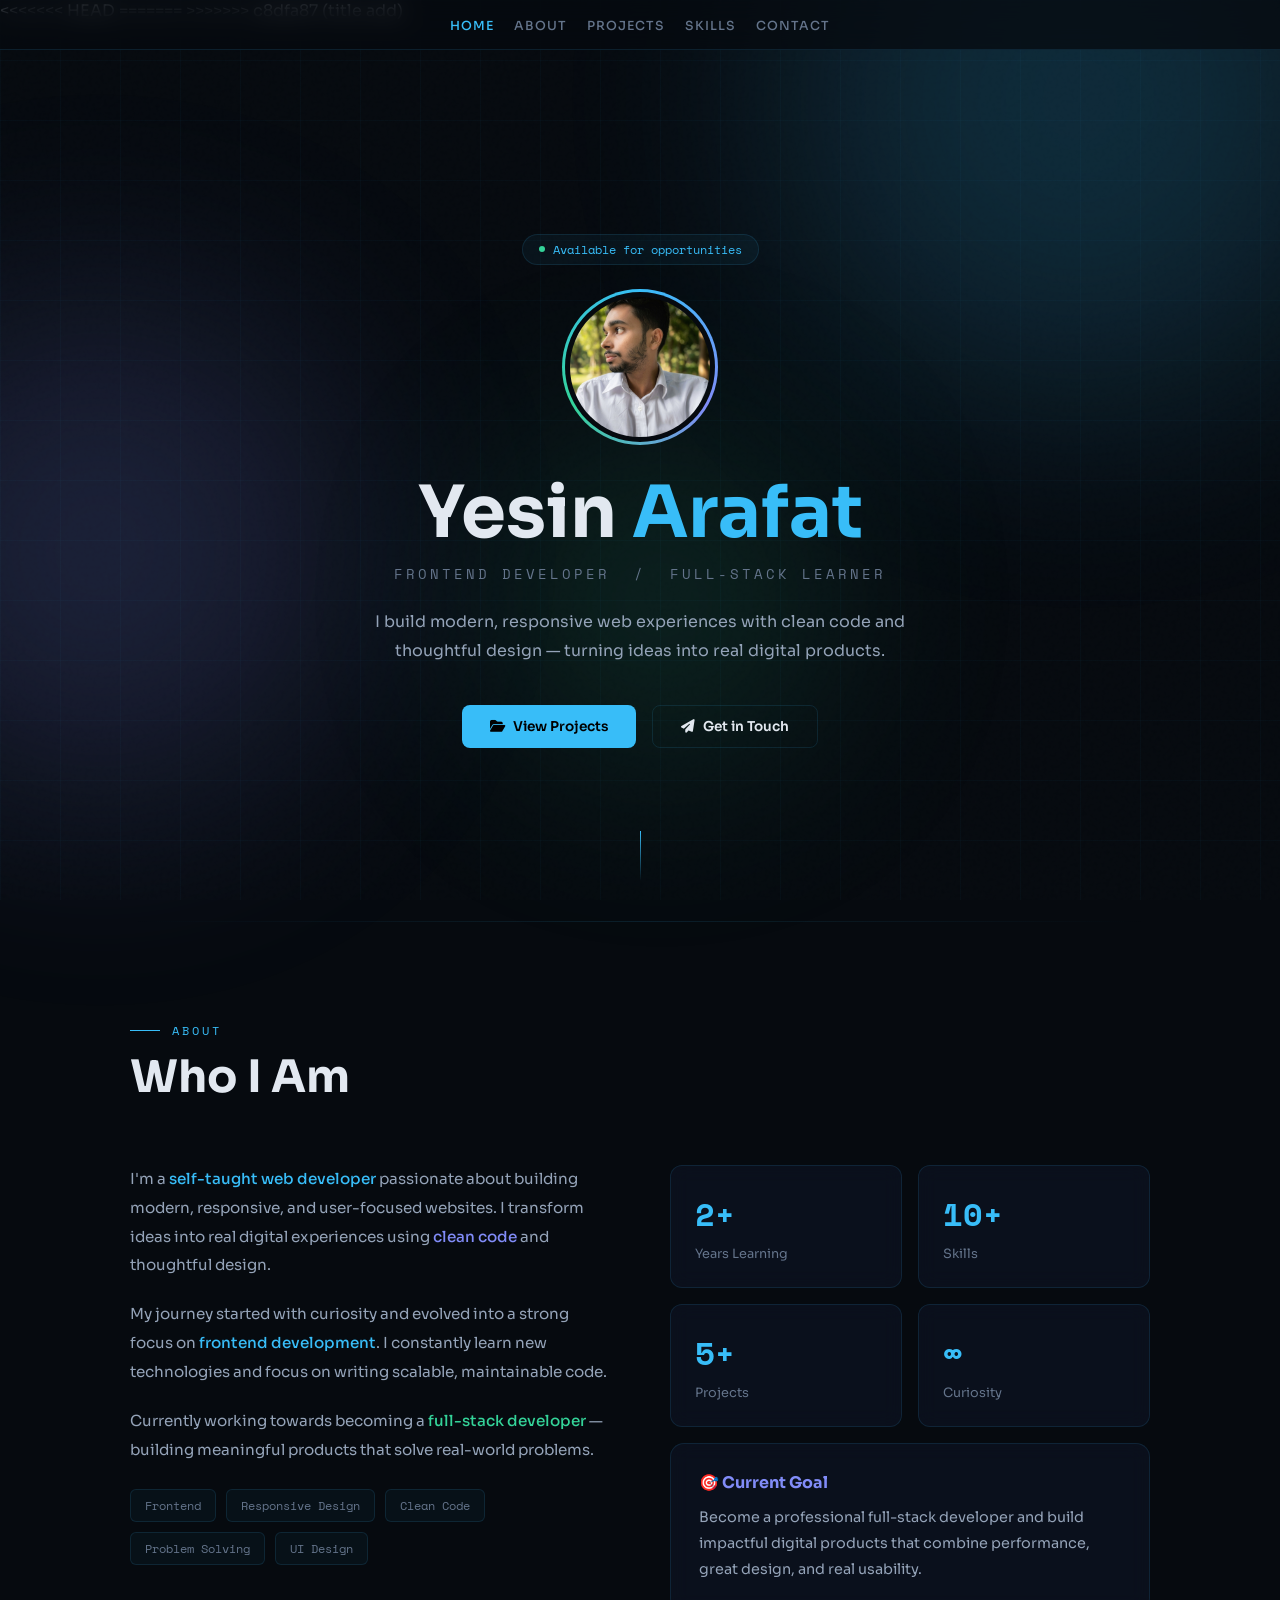
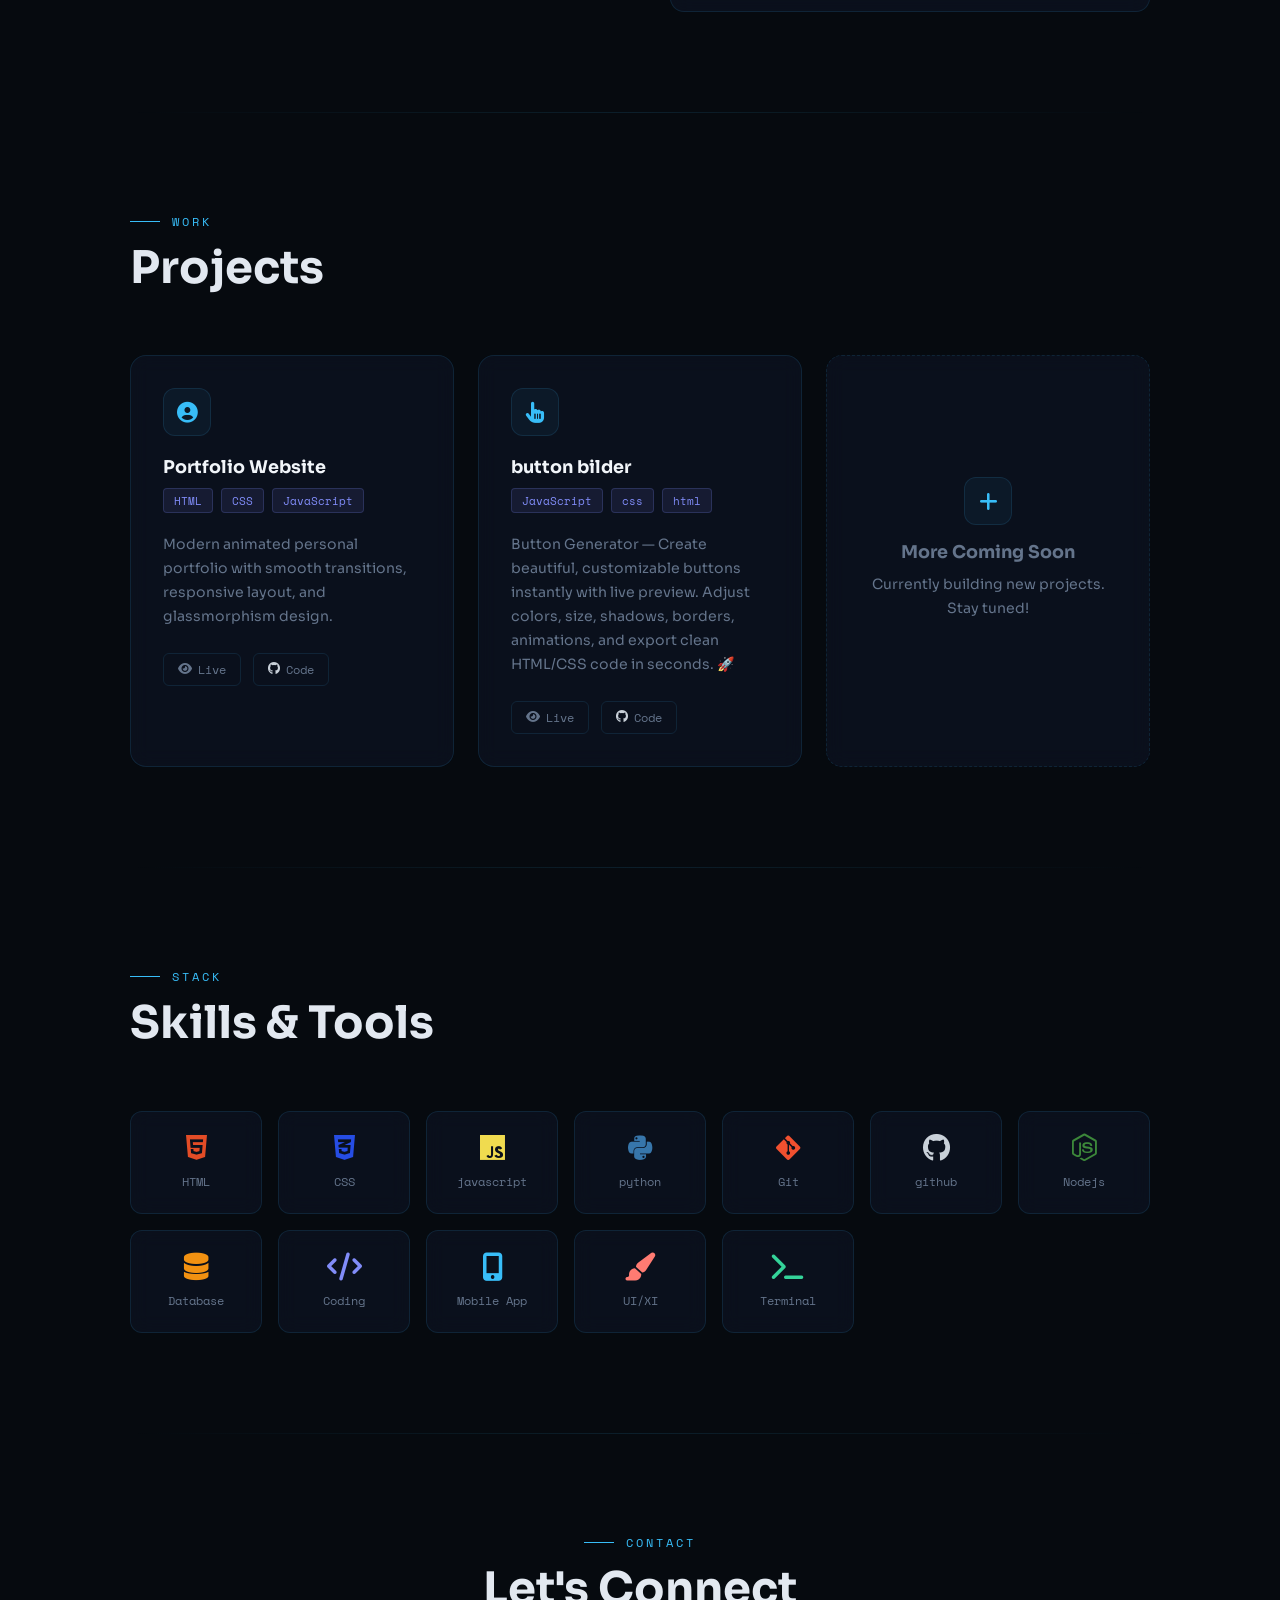
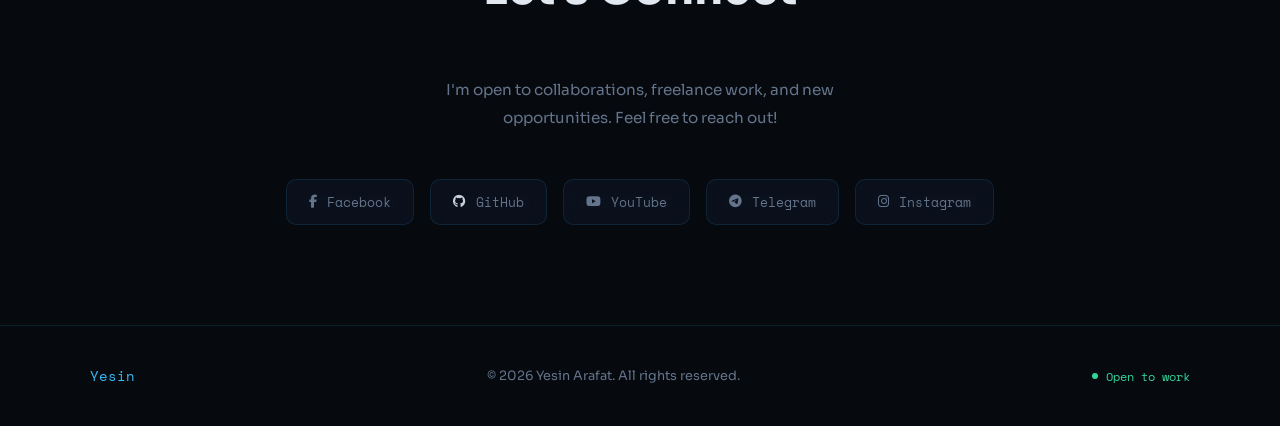
==== index.html @ cdfb8158 "update | version: 1.0.1" ====
<!DOCTYPE html>
<html lang="en">
<head>
  <meta charset="UTF-8" />
<<<<<<< HEAD
<meta name="viewport" content="width=device-width, initial-scale=1.0" />
<title>Yesin Arafat — Developer</title>
<link href="https://fonts.googleapis.com/css2?family=Space+Mono:ital,wght@0,400;0,700;1,400&family=Sora:wght@300;400;500;600;700&display=swap" rel="stylesheet">
<link rel="stylesheet" href="https://cdnjs.cloudflare.com/ajax/libs/font-awesome/6.5.0/css/all.min.css">
<link rel="stylesheet" href="styles/style.css">
  <link rel="stylesheet" href="nav/nav.css">
=======
  <meta name="viewport" content="width=device-width, initial-scale=1.0" />
  <title>Yesin Arafat — Developer</title>
  <link href="https://fonts.googleapis.com/css2?family=Space+Mono:ital,wght@0,400;0,700;1,400&family=Sora:wght@300;400;500;600;700&display=swap" rel="stylesheet">
  <link rel="stylesheet" href="https://cdnjs.cloudflare.com/ajax/libs/font-awesome/6.5.0/css/all.min.css">
  <link rel="stylesheet" href="css/style.css">
>>>>>>> c8dfa87 (title add)
</head>
<body>
<!-- GLOW ORBS -->
<div class="orb orb-1"></div>
<div class="orb orb-2"></div>
<div class="orb orb-3"></div>

<!-- NAVBAR -->
<nav>
<ul class="nav-links">
<li><a href="#home">Home</a></li>
<li><a href="#about">About</a></li>
<li><a href="#projects">Projects</a></li>
<li><a href="#skills">Skills</a></li>
<li><a href="#contact">Contact</a></li>
</ul>
</nav>

<main>

<!-- HERO -->
<section id="home" style="position:relative;">
<div class="hero-badge">
<span class="dot"></span>
Available for opportunities
</div>

<div class="avatar-wrap">
<div class="avatar-ring"></div>
<div class="avatar-ring-inner"></div>
<img src="images/profile.png" alt="Yesin Arafat" onerror="this.style.background='linear-gradient(135deg,#38bdf8,#818cf8)';this.style.display='flex';this.style.alignItems='center';this.style.justifyContent='center';this.style.fontSize='3rem';this.removeAttribute('onerror')">
</div>

<h1 class="hero-name">
Yesin <span class="accent">Arafat</span>
</h1>

<p class="hero-title">
Frontend Developer &nbsp;/&nbsp; Full-Stack Learner
</p>

<p class="hero-desc">
I build modern, responsive web experiences with clean code and thoughtful design — turning ideas into real digital products.
</p>

<div class="hero-cta">
<a href="#projects" class="btn btn-primary">
<i class="fas fa-folder-open"></i> View Projects
</a>
<a href="#contact" class="btn btn-ghost">
<i class="fas fa-paper-plane"></i> Get in Touch
</a>
</div>

<div class="scroll-hint">

<div class="scroll-line"></div>
</div>
</section>

<!-- DIVIDER -->
<div class="section-divider">
<div class="divider-line"></div>
</div>

<!-- ABOUT -->
<section id="about">
<div class="section">
<div class="section-label reveal">
About
</div>
<h2 class="section-title reveal">Who I Am</h2>

<div class="about-grid">
<div class="about-text reveal">
<p>
I'm a <span class="hl">self-taught web developer</span> passionate about building modern, responsive, and user-focused websites. I transform ideas into real digital experiences using <span class="hl2">clean code</span> and thoughtful design.
</p>
<p>
My journey started with curiosity and evolved into a strong focus on <span class="hl">frontend development</span>. I constantly learn new technologies and focus on writing scalable, maintainable code.
</p>
<p>
Currently working towards becoming a <span class="hl3">full-stack developer</span> — building meaningful products that solve real-world problems.
</p>
<div class="about-tags">
<span class="tag">Frontend</span>
<span class="tag">Responsive Design</span>
<span class="tag">Clean Code</span>
<span class="tag">Problem Solving</span>
<span class="tag">UI Design</span>
</div>
</div>

<div>
<div class="about-stats reveal">
<div class="stat-card">
<span class="num">2+</span>
<span class="label">Years Learning</span>
</div>
<div class="stat-card">
<span class="num">10+</span>
<span class="label">Skills</span>
</div>
<div class="stat-card">
<span class="num">5+</span>
<span class="label">Projects</span>
</div>
<div class="stat-card">
<span class="num">∞</span>
<span class="label">Curiosity</span>
</div>
</div>

<div class="about-info reveal" style="margin-top:16px;">
<h3>🎯 Current Goal</h3>
<p>
Become a professional full-stack developer and build impactful digital products that combine performance, great design, and real usability.
</p>
</div>
</div>
</div>
</div>
</section>

<!-- DIVIDER -->
<div class="section-divider">
<div class="divider-line"></div>
</div>

<!-- PROJECTS -->
<section id="projects">
<div class="section">
<div class="section-label reveal">
Work
</div>
<h2 class="section-title reveal">Projects</h2>

<div class="projects-grid">

<div class="project-card reveal">
<div class="project-icon">
<i class="fas fa-user-circle"></i>
</div>
<h3>Portfolio Website</h3>
<div class="project-stack">
<span class="stack-tag">HTML</span>
<span class="stack-tag">CSS</span>
<span class="stack-tag">JavaScript</span>
</div>
<p>
Modern animated personal portfolio with smooth transitions, responsive layout, and glassmorphism design.
</p>
<div class="project-links">
<a href="#" target="_blank"><i class="fas fa-eye"></i> Live</a>
<a href="" target="_blank"><i class="fab fa-github"></i> Code</a>
</div>
</div>

<div class="project-card reveal">
<div class="project-icon">
<i class="fas fa-hand-pointer"></i>
</div>
<h3>button bilder</h3>
<div class="project-stack">
<span class="stack-tag">JavaScript</span>
<span class="stack-tag">css</span>
<span class="stack-tag">html</span>
</div>
<p>
Button Generator — Create beautiful, customizable buttons instantly with live preview. Adjust colors, size, shadows, borders, animations, and export clean HTML/CSS code in seconds. 🚀
</p>
<div class="project-links">
<a href="https://yesinwoow.github.io/easycss/" target="_blank"><i class="fas fa-eye"></i> Live</a>
<a href="https://github.com/yesinwoow/easycss" target="_blank"><i class="fab fa-github"></i> Code</a>
</div>
</div>

<!-- Placeholder card for more projects -->
<div class="project-card reveal" style="border-style: dashed; display:flex; flex-direction:column; align-items:center; justify-content:center; text-align:center; min-height:250px;">
<div class="project-icon" style="margin:0 auto 16px;">
<i class="fas fa-plus"></i>
</div>
<h3 style="color:var(--muted);">More Coming Soon</h3>
<p>
Currently building new projects. Stay tuned!
</p>
</div>

</div>
</div>
</section>

<!-- DIVIDER -->
<div class="section-divider">
<div class="divider-line"></div>
</div>

<!-- SKILLS -->
<section id="skills">
<div class="section">
<div class="section-label reveal">
Stack
</div>
<h2 class="section-title reveal">Skills & Tools</h2>

<div class="skills-grid">
<div class="skill-box reveal"
style="--skill-color:#e34c26"
onclick="openContent('html5')">
<i class="fab fa-html5"></i>
<p>
HTML
</p>
</div>

<div class="skill-box reveal"
style="--skill-color:#264de4"
onclick="openContent('css3')">
<i class="fab fa-css3-alt"></i>
<p>
CSS
</p>
</div>

<div class="skill-box reveal"
style="--skill-color:#f0db4f"
onclick="openContent('javascript')">
<i class="fab fa-js"></i>
<p>
javascript
</p>
</div>

<div class="skill-box reveal"
style="--skill-color:#3776ab"
onclick="openContent('python')">
<i class="fab fa-python"></i>
<p>
python
</p>
</div>

<div class="skill-box reveal"
style="--skill-color:#f1502f"
onclick="openContent('git')">
<i class="fab fa-git-alt"></i>
<p>
Git
</p>
</div>

<div class="skill-box reveal"
style="--skill-color:#c9d1d9"
onclick="openContent('github')">
<i class="fab fa-github"></i>
<p>
github
</p>
</div>

<div class="skill-box reveal"
style="--skill-color:#3c873a"
onclick="openContent('nodejs')">
<i class="fab fa-node-js"></i>
<p>
Nodejs
</p>
</div>

<div class="skill-box reveal"
style="--skill-color:#f29111"
onclick="openContent('database')">
<i class="fas fa-database"></i>
<p>
Database
</p>
</div>

<div class="skill-box reveal"
style="--skill-color:#818cf8"
onclick="openContent('programming')">
<i class="fas fa-code"></i>
<p>
Coding
</p>
</div>

<div class="skill-box reveal"
style="--skill-color:#38bdf8"
onclick="openContent('mobile-app')">
<i class="fas fa-mobile-alt"></i>
<p>
Mobile App
</p>
</div>

<div class="skill-box reveal"
style="--skill-color:#ff7b72"
onclick="openContent('ui-ux-design')">
<i class="fas fa-paint-brush"></i>
<p>
UI/XI
</p>
</div>

<div class="skill-box reveal"
style="--skill-color:#34d399"
onclick="openContent('terminal')">
<i class="fas fa-terminal"></i>
<p>
Terminal
</p>
</div>


</div>
</div>
</section>

<!-- DIVIDER -->
<div class="section-divider">
<div class="divider-line"></div>
</div>

<!-- CONTACT -->
<section id="contact">
<div class="section" style="text-align:center;">
<div class="section-label reveal" style="justify-content:center;">
Contact
</div>
<h2 class="section-title reveal">Let's Connect</h2>
<p class="reveal" style="color:var(--muted);max-width:480px;margin:0 auto 48px;line-height:1.8;font-size:0.95rem;">
I'm open to collaborations, freelance work, and new opportunities. Feel free to reach out!
</p>

<div class="social-row reveal">
<a href="https://www.facebook.com/yesin.woow" target="_blank" class="social-link">
<i class="fab fa-facebook-f"></i> Facebook
</a>
<a href="https://github.com/yesinwoow" target="_blank" class="social-link">
<i class="fab fa-github"></i> GitHub
</a>
<a href="https://youtube.com/@yesinwoow" target="_blank" class="social-link">
<i class="fab fa-youtube"></i> YouTube
</a>
<a href="https://t.me/Yesinwoow" target="_blank" class="social-link">
<i class="fab fa-telegram-plane"></i> Telegram
</a>
<a href="https://www.instagram.com/yesinwoow" target="_blank" class="social-link">
<i class="fab fa-instagram"></i> Instagram
</a>
</div>
</div>
</section>

</main>

<!-- FOOTER -->
<footer>
<div class="footer-inner">
<div class="footer-logo">
Yesin
</div>
<p class="footer-copy">
© 2026 Yesin Arafat. All rights reserved.
</p>
<div class="footer-status">
<span class="status-dot"></span>
Open to work
</div>
</div>
</footer>
<script src="JavaScript/script.js"></script>
<script src="script.js"></script>
<script src="nav/nav.js"></script>

</body>
</html>
---- styles/style.css ----
:root {
    --bg: #060a0f;
    --surface: #0c1220;
    --border: rgba(56, 189, 248, 0.12);
    --accent: #38bdf8;
    --accent2: #818cf8;
    --accent3: #34d399;
    --text: #e2e8f0;
    --muted: #64748b;
    --card: rgba(12, 18, 32, 0.8);
}

*,
*::before,
*::after {
    margin: 0;
    padding: 0;
    box-sizing: border-box;
}

html {
    scroll-behavior: smooth;
}
body {
    -webkit-user-select: none; /* Chrome, Safari */
    -moz-user-select: none; /* Firefox */
    -ms-user-select: none; /* IE */
    user-select: none; /* Standard */
}
body {
    background: var(--bg);
    color: var(--text);
    font-family: "Sora", sans-serif;
    overflow-x: hidden;
}

/* ── NOISE OVERLAY ── */
body::before {
    content: "";
    position: fixed;
    inset: 0;
    background-image: url("data:image/svg+xml,%3Csvg viewBox='0 0 256 256' xmlns='http://www.w3.org/2000/svg'%3E%3Cfilter id='n'%3E%3CfeTurbulence type='fractalNoise' baseFrequency='0.9' numOctaves='4' stitchTiles='stitch'/%3E%3C/filter%3E%3Crect width='100%25' height='100%25' filter='url(%23n)' opacity='0.04'/%3E%3C/svg%3E");
    pointer-events: none;
    z-index: 0;
    opacity: 0.4;
}

/* ── GRID BG ── */
body::after {
    content: "";
    position: fixed;
    inset: 0;
    background-image:
        linear-gradient(rgba(56, 189, 248, 0.03) 1px, transparent 1px),
        linear-gradient(90deg, rgba(56, 189, 248, 0.03) 1px, transparent 1px);
    background-size: 60px 60px;
    pointer-events: none;
    z-index: 0;
}

/* ── GLOW ORBS ── */
.orb {
    position: fixed;
    border-radius: 50%;
    filter: blur(120px);
    pointer-events: none;
    z-index: 0;
    opacity: 0.18;
}
.orb-1 {
    width: 600px;
    height: 600px;
    background: #38bdf8;
    top: -200px;
    right: -100px;
}
.orb-2 {
    width: 500px;
    height: 500px;
    background: #818cf8;
    bottom: 100px;
    left: -150px;
}
.orb-3 {
    width: 300px;
    height: 300px;
    background: #34d399;
    top: 50%;
    left: 40%;
}
main {
    position: relative;
    z-index: 1;
}

/* ── HERO ── */
#home {
    min-height: 100vh;
    display: flex;
    flex-direction: column;
    align-items: center;
    justify-content: center;
    text-align: center;
    padding: 120px 40px 80px;
}

.hero-badge {
    display: inline-flex;
    align-items: center;
    gap: 8px;
    padding: 6px 16px;
    border: 1px solid var(--border);
    border-radius: 100px;
    font-family: "Space Mono", monospace;
    font-size: 0.72rem;
    color: var(--accent);
    background: rgba(56, 189, 248, 0.05);
    margin-bottom: 32px;
    animation: fadeUp 0.8s ease both;
}

.hero-badge .dot {
    width: 6px;
    height: 6px;
    background: var(--accent3);
    border-radius: 50%;
    animation: pulse 2s infinite;
}

@keyframes pulse {
    0%,
    100% {
        opacity: 1;
        transform: scale(1);
    }
    50% {
        opacity: 0.5;
        transform: scale(0.8);
    }
}

.avatar-wrap {
    position: relative;
    display: inline-block;
    margin-bottom: 36px;
    animation: fadeUp 0.8s 0.1s ease both;
}

.avatar-ring {
    position: absolute;
    inset: -8px;
    border-radius: 50%;
    background: conic-gradient(
        from 0deg,
        var(--accent),
        var(--accent2),
        var(--accent3),
        var(--accent)
    );
    animation: spin 4s linear infinite;
    z-index: -1;
}

.avatar-ring-inner {
    position: absolute;
    inset: -5px;
    border-radius: 50%;
    background: var(--bg);
    z-index: -1;
}

@keyframes spin {
    from {
        transform: rotate(0deg);
    }
    to {
        transform: rotate(360deg);
    }
}

.avatar-wrap img {
    width: 140px;
    height: 140px;
    border-radius: 50%;
    object-fit: cover;
    display: block;
}

.hero-name {
    font-size: clamp(2.5rem, 6vw, 4.5rem);
    font-weight: 700;
    line-height: 1.1;
    margin-bottom: 12px;
    animation: fadeUp 0.8s 0.2s ease both;
}

.hero-name .accent {
    color: var(--accent);
}
.hero-name .accent2 {
    color: var(--accent2);
}

.hero-title {
    font-family: "Space Mono", monospace;
    font-size: 0.85rem;
    color: var(--muted);
    letter-spacing: 3px;
    text-transform: uppercase;
    margin-bottom: 24px;
    animation: fadeUp 0.8s 0.3s ease both;
}

.hero-desc {
    max-width: 560px;
    color: #94a3b8;
    font-size: 1rem;
    line-height: 1.8;
    margin-bottom: 40px;
    animation: fadeUp 0.8s 0.4s ease both;
}

.hero-cta {
    display: flex;
    gap: 16px;
    justify-content: center;
    flex-wrap: wrap;
    animation: fadeUp 0.8s 0.5s ease both;
}

.btn {
    display: inline-flex;
    align-items: center;
    gap: 8px;
    padding: 12px 28px;
    border-radius: 8px;
    font-size: 0.85rem;
    font-weight: 600;
    text-decoration: none;
    transition: all 0.3s;
    cursor: pointer;
    border: none;
}

.btn-primary {
    background: var(--accent);
    color: #000;
}
.btn-primary:hover {
    background: #7dd3fc;
    transform: translateY(-2px);
    box-shadow: 0 0 30px rgba(56, 189, 248, 0.4);
}

.btn-ghost {
    background: transparent;
    color: var(--text);
    border: 1px solid var(--border);
}
.btn-ghost:hover {
    border-color: var(--accent);
    color: var(--accent);
    transform: translateY(-2px);
}

.scroll-hint {
    position: absolute;
    bottom: 40px;
    left: 50%;
    transform: translateX(-50%);
    display: flex;
    flex-direction: column;
    align-items: center;
    gap: 8px;
    color: var(--muted);
    font-size: 0.7rem;
    letter-spacing: 2px;
    text-transform: uppercase;
    animation: fadeIn 1s 1s both;
}

.scroll-line {
    width: 1px;
    height: 50px;
    background: linear-gradient(to bottom, var(--accent), transparent);
    animation: scrollDown 1.5s ease-in-out infinite;
}

@keyframes scrollDown {
    0% {
        transform: scaleY(0);
        transform-origin: top;
    }
    50% {
        transform: scaleY(1);
        transform-origin: top;
    }
    51% {
        transform: scaleY(1);
        transform-origin: bottom;
    }
    100% {
        transform: scaleY(0);
        transform-origin: bottom;
    }
}

/* ── SECTION WRAPPER ── */
.section {
    max-width: 1100px;
    margin: 0 auto;
    padding: 100px 40px;
}

.section-label {
    font-family: "Space Mono", monospace;
    font-size: 0.72rem;
    color: var(--accent);
    letter-spacing: 3px;
    text-transform: uppercase;
    margin-bottom: 12px;
    display: flex;
    align-items: center;
    gap: 12px;
}

.section-label::before {
    content: "";
    width: 30px;
    height: 1px;
    background: var(--accent);
}

.section-title {
    font-size: clamp(1.8rem, 4vw, 2.8rem);
    font-weight: 700;
    margin-bottom: 60px;
    line-height: 1.2;
}

/* ── ABOUT ── */
.about-grid {
    display: grid;
    grid-template-columns: 1fr 1fr;
    gap: 60px;
    align-items: start;
}

.about-text p {
    color: #94a3b8;
    line-height: 1.9;
    margin-bottom: 20px;
    font-size: 0.95rem;
}

.about-text .hl {
    color: var(--accent);
    font-weight: 500;
}
.about-text .hl2 {
    color: var(--accent2);
    font-weight: 500;
}
.about-text .hl3 {
    color: var(--accent3);
    font-weight: 500;
}

.about-tags {
    display: flex;
    flex-wrap: wrap;
    gap: 10px;
    margin-top: 24px;
}

.tag {
    padding: 6px 14px;
    border: 1px solid var(--border);
    border-radius: 6px;
    font-size: 0.78rem;
    color: var(--muted);
    background: rgba(56, 189, 248, 0.04);
    font-family: "Space Mono", monospace;
    transition: all 0.3s;
}

.tag:hover {
    border-color: var(--accent);
    color: var(--accent);
}

.about-stats {
    display: grid;
    grid-template-columns: 1fr 1fr;
    gap: 16px;
}

.stat-card {
    background: var(--card);
    border: 1px solid var(--border);
    border-radius: 12px;
    padding: 24px;
    backdrop-filter: blur(10px);
    transition:
        border-color 0.3s,
        transform 0.3s;
}

.stat-card:hover {
    border-color: rgba(56, 189, 248, 0.4);
    transform: translateY(-4px);
}

.stat-card .num {
    font-family: "Space Mono", monospace;
    font-size: 2rem;
    color: var(--accent);
    font-weight: 700;
    display: block;
    margin-bottom: 4px;
}

.stat-card .label {
    font-size: 0.8rem;
    color: var(--muted);
}

.about-info {
    grid-column: 1 / -1;
    background: var(--card);
    border: 1px solid var(--border);
    border-radius: 14px;
    padding: 28px;
    backdrop-filter: blur(10px);
}

.about-info h3 {
    color: var(--accent2);
    margin-bottom: 12px;
    font-size: 1rem;
}

.about-info p {
    color: #94a3b8;
    font-size: 0.9rem;
    line-height: 1.8;
}

/* ── PROJECTS ── */
.projects-grid {
    display: grid;
    grid-template-columns: repeat(auto-fit, minmax(300px, 1fr));
    gap: 24px;
}

.project-card {
    background: var(--card);
    border: 1px solid var(--border);
    border-radius: 16px;
    padding: 32px;
    backdrop-filter: blur(10px);
    transition: all 0.35s;
    position: relative;
    overflow: hidden;
    group: true;
}

.project-card::before {
    content: "";
    position: absolute;
    top: 0;
    left: 0;
    right: 0;
    height: 2px;
    background: linear-gradient(90deg, var(--accent), var(--accent2));
    transform: scaleX(0);
    transform-origin: left;
    transition: transform 0.4s;
}

.project-card:hover::before {
    transform: scaleX(1);
}

.project-card:hover {
    border-color: rgba(56, 189, 248, 0.3);
    transform: translateY(-6px);
    box-shadow:
        0 20px 60px rgba(0, 0, 0, 0.4),
        0 0 40px rgba(56, 189, 248, 0.06);
}

.project-icon {
    width: 48px;
    height: 48px;
    border: 1px solid var(--border);
    border-radius: 12px;
    display: flex;
    align-items: center;
    justify-content: center;
    font-size: 1.3rem;
    margin-bottom: 20px;
    background: rgba(56, 189, 248, 0.06);
    color: var(--accent);
    transition: 0.3s;
}

.project-card:hover .project-icon {
    background: rgba(56, 189, 248, 0.12);
    border-color: var(--accent);
}

.project-card h3 {
    font-size: 1.1rem;
    margin-bottom: 10px;
    color: #f1f5f9;
}

.project-card p {
    font-size: 0.88rem;
    color: var(--muted);
    line-height: 1.7;
    margin-bottom: 24px;
}

.project-links {
    display: flex;
    gap: 12px;
}

.project-links a {
    display: inline-flex;
    align-items: center;
    gap: 6px;
    text-decoration: none;
    font-size: 0.78rem;
    color: var(--muted);
    border: 1px solid var(--border);
    padding: 6px 14px;
    border-radius: 6px;
    font-family: "Space Mono", monospace;
    transition: all 0.3s;
}

.project-links a:hover {
    color: var(--accent);
    border-color: var(--accent);
    background: rgba(56, 189, 248, 0.05);
}

.project-stack {
    display: flex;
    flex-wrap: wrap;
    gap: 8px;
    margin-bottom: 20px;
}

.stack-tag {
    font-size: 0.7rem;
    padding: 3px 10px;
    border-radius: 4px;
    background: rgba(129, 140, 248, 0.1);
    color: var(--accent2);
    font-family: "Space Mono", monospace;
    border: 1px solid rgba(129, 140, 248, 0.2);
}

/* ── SKILLS ── */
.skills-grid {
    display: grid;
    grid-template-columns: repeat(auto-fill, minmax(130px, 1fr));
    gap: 16px;
}

.skill-box {
    background: var(--card);
    border: 1px solid var(--border);
    border-radius: 12px;
    padding: 22px 12px;
    text-align: center;
    cursor: default;
    transition: all 0.3s;
    backdrop-filter: blur(10px);
    position: relative;
    overflow: hidden;
}

.skill-box::after {
    content: "";
    position: absolute;
    bottom: 0;
    left: 0;
    right: 0;
    height: 2px;
    background: var(--skill-color, var(--accent));
    transform: scaleX(0);
    transition: transform 0.3s;
}

.skill-box:hover::after {
    transform: scaleX(1);
}

.skill-box:hover {
    border-color: rgba(56, 189, 248, 0.25);
    transform: translateY(-4px);
    box-shadow: 0 10px 30px rgba(0, 0, 0, 0.3);
}

.skill-box i {
    font-size: 28px;
    margin-bottom: 10px;
    display: block;
    transition: transform 0.3s;
}

.skill-box:hover i {
    transform: scale(1.15);
}

.skill-box p {
    font-size: 0.78rem;
    color: var(--muted);
    font-family: "Space Mono", monospace;
}

.fa-html5 {
    color: #e34c26;
}
.fa-css3-alt {
    color: #264de4;
}
.fa-js {
    color: #f0db4f;
}
.fa-python {
    color: #3776ab;
}
.fa-git-alt {
    color: #f1502f;
}
.fa-github {
    color: #c9d1d9;
}
.fa-node-js {
    color: #3c873a;
}
.fa-database {
    color: #f29111;
}
.fa-code {
    color: var(--accent2);
}
.fa-mobile-alt {
    color: var(--accent);
}
.fa-paint-brush {
    color: #ff7b72;
}
.fa-terminal {
    color: #34d399;
}

/* ── CONTACT ── */
.social-row {
    display: flex;
    justify-content: center;
    gap: 16px;
    flex-wrap: wrap;
}

.social-link {
    display: inline-flex;
    align-items: center;
    gap: 10px;
    padding: 12px 22px;
    border: 1px solid var(--border);
    border-radius: 10px;
    text-decoration: none;
    color: var(--muted);
    font-size: 0.82rem;
    font-family: "Space Mono", monospace;
    background: var(--card);
    backdrop-filter: blur(10px);
    transition: all 0.3s;
}

.social-link:hover {
    border-color: var(--accent);
    color: var(--accent);
    transform: translateY(-3px);
    box-shadow: 0 10px 30px rgba(56, 189, 248, 0.1);
}

/* ── FOOTER ── */
footer {
    border-top: 1px solid var(--border);
    padding: 40px;
    text-align: center;
    position: relative;
    z-index: 1;
}

.footer-inner {
    max-width: 1100px;
    margin: 0 auto;
    display: flex;
    justify-content: space-between;
    align-items: center;
    flex-wrap: wrap;
    gap: 16px;
}

.footer-logo {
    font-family: "Space Mono", monospace;
    color: var(--accent);
    font-size: 0.85rem;
}

.footer-copy {
    color: var(--muted);
    font-size: 0.8rem;
}

.footer-status {
    display: flex;
    align-items: center;
    gap: 8px;
    font-size: 0.78rem;
    color: var(--accent3);
    font-family: "Space Mono", monospace;
}

.status-dot {
    width: 6px;
    height: 6px;
    background: var(--accent3);
    border-radius: 50%;
    animation: pulse 2s infinite;
}

/* ── DIVIDER ── */
.section-divider {
    max-width: 1100px;
    margin: 0 auto;
    padding: 0 40px;
}

.divider-line {
    height: 1px;
    background: linear-gradient(90deg, transparent, var(--border), transparent);
}

/* ── ANIMATIONS ── */
@keyframes fadeUp {
    from {
        opacity: 0;
        transform: translateY(30px);
    }
    to {
        opacity: 1;
        transform: translateY(0);
    }
}

@keyframes fadeIn {
    from {
        opacity: 0;
    }
    to {
        opacity: 1;
    }
}

.reveal {
    opacity: 0;
    transform: translateY(30px);
    transition:
        opacity 0.7s ease,
        transform 0.7s ease;
}

.reveal.visible {
    opacity: 1;
    transform: translateY(0);
}

/* ── MOBILE ── */
@media (max-width: 768px) {
    nav {
        padding: 16px 24px;
    }
    .nav-links {
        gap: 20px;
    }
    .nav-links a {
        font-size: 0.75rem;
    }
    .section {
        padding: 80px 24px;
    }
    .about-grid {
        grid-template-columns: 1fr;
        gap: 40px;
    }
    .footer-inner {
        flex-direction: column;
        text-align: center;
    }
}
---- nav/nav.css ----
/* =========================
   NAVBAR BASE
========================= */
nav {
  position: fixed;
  top: 0;
  width: 100%;
  padding: 14px 20px;
  display: flex;
  justify-content: center;

  background: rgba(6, 10, 15, 0.75);
  backdrop-filter: blur(12px);
  border-bottom: 1px solid var(--border);
  z-index: 100;
}

/* =========================
   NAV LINKS
========================= */
.nav-links {
  display: flex;
  list-style: none;
  gap: 16px;
  flex-wrap: wrap; /* mobile wrap */
}

/* =========================
   LINKS STYLE
========================= */
.nav-links a {
  text-decoration: none;
  color: var(--muted);
  font-size: 0.78rem;
  font-weight: 500;
  letter-spacing: 1px;
  text-transform: uppercase;

  position: relative;
  padding: 4px 2px;

  transition: color 0.25s ease;
}

/* underline animation */
.nav-links a::after {
  content: "";
  position: absolute;
  left: 0;
  bottom: -3px;
  width: 0;
  height: 2px;
  background: linear-gradient(90deg, var(--accent), var(--accent2));
  transition: width 0.3s ease;
}

/* hover */
.nav-links a:hover {
  color: var(--accent);
}

.nav-links a:hover::after {
  width: 100%;
}

/* =========================
   ACTIVE LINK (optional)
========================= */
.nav-links a.active {
  color: var(--accent);
}

.nav-links a.active::after {
  width: 100%;
}

/* =========================
   MOBILE
========================= */
@media (max-width: 480px) {
  nav {
    padding: 12px 10px;
  }

  .nav-links {
    gap: 10px;
    justify-content: center;
  }

  .nav-links a {
    font-size: 0.7rem;
  }
}
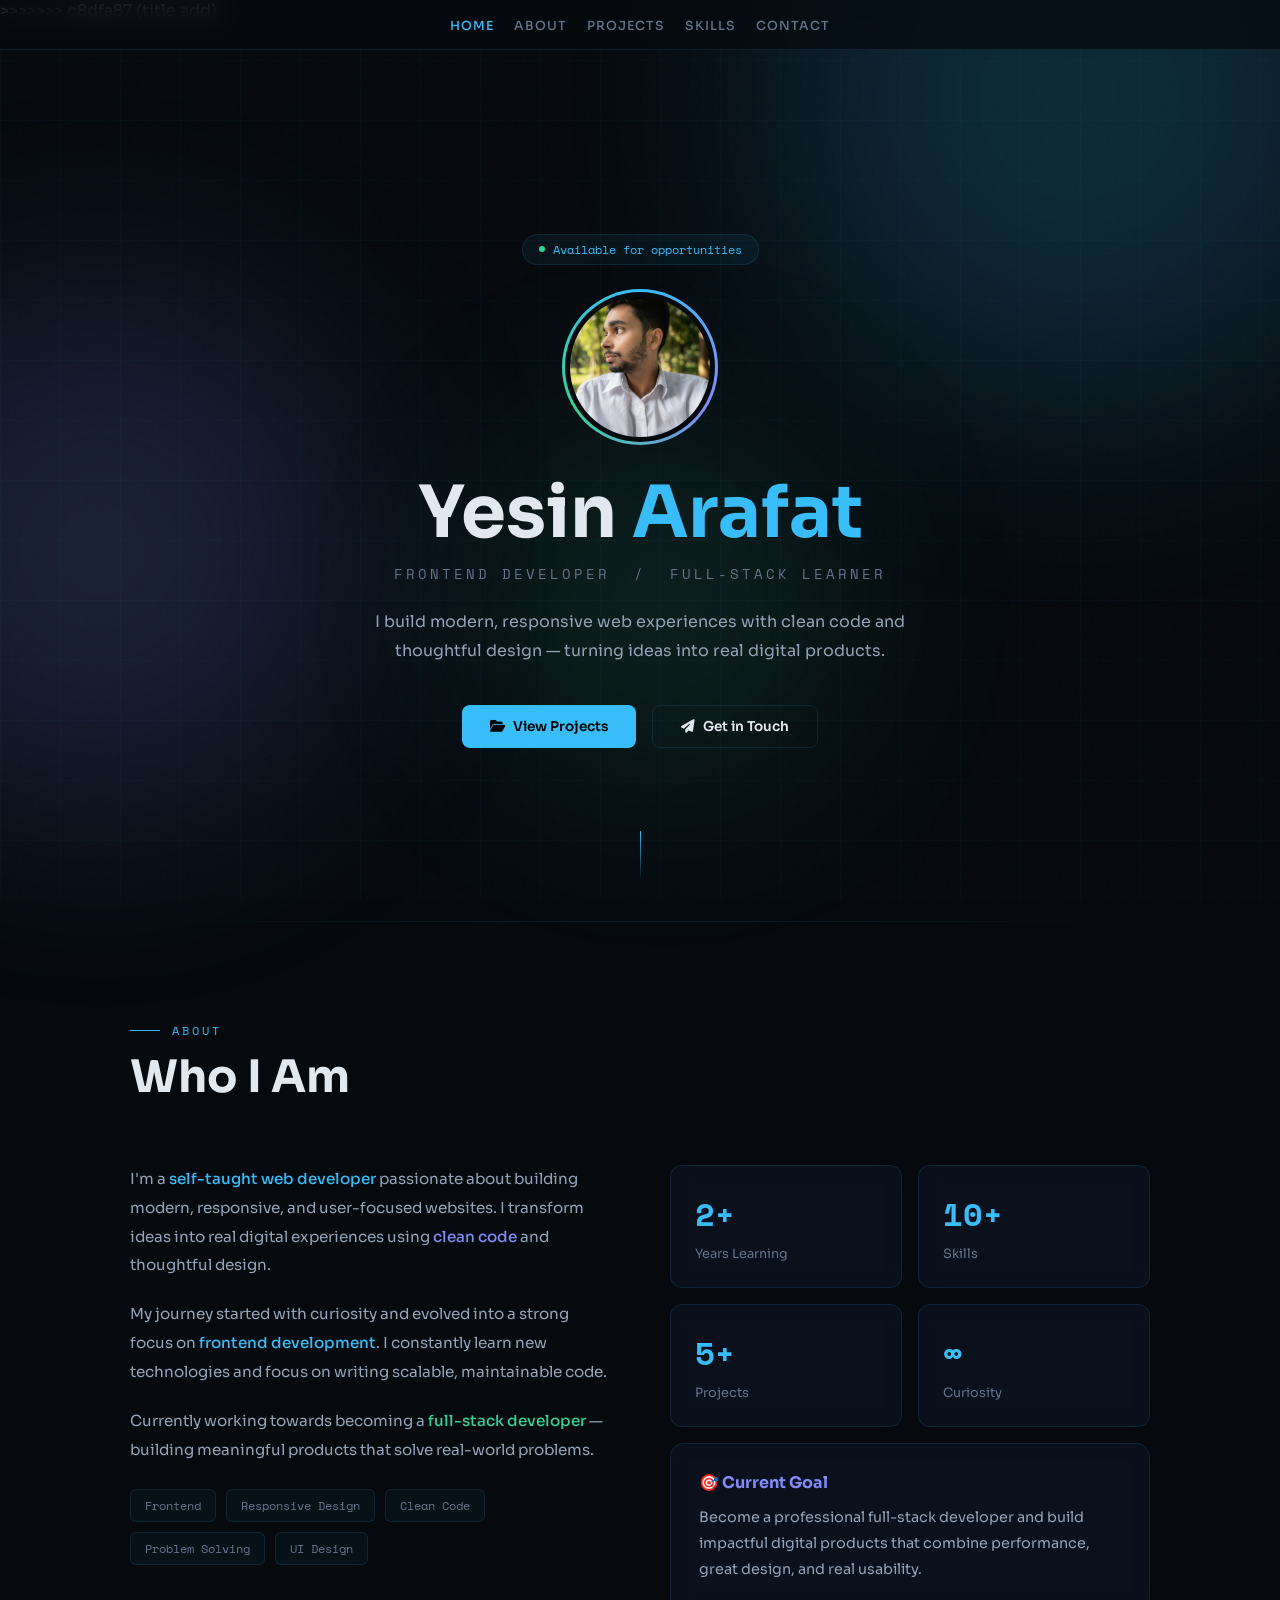
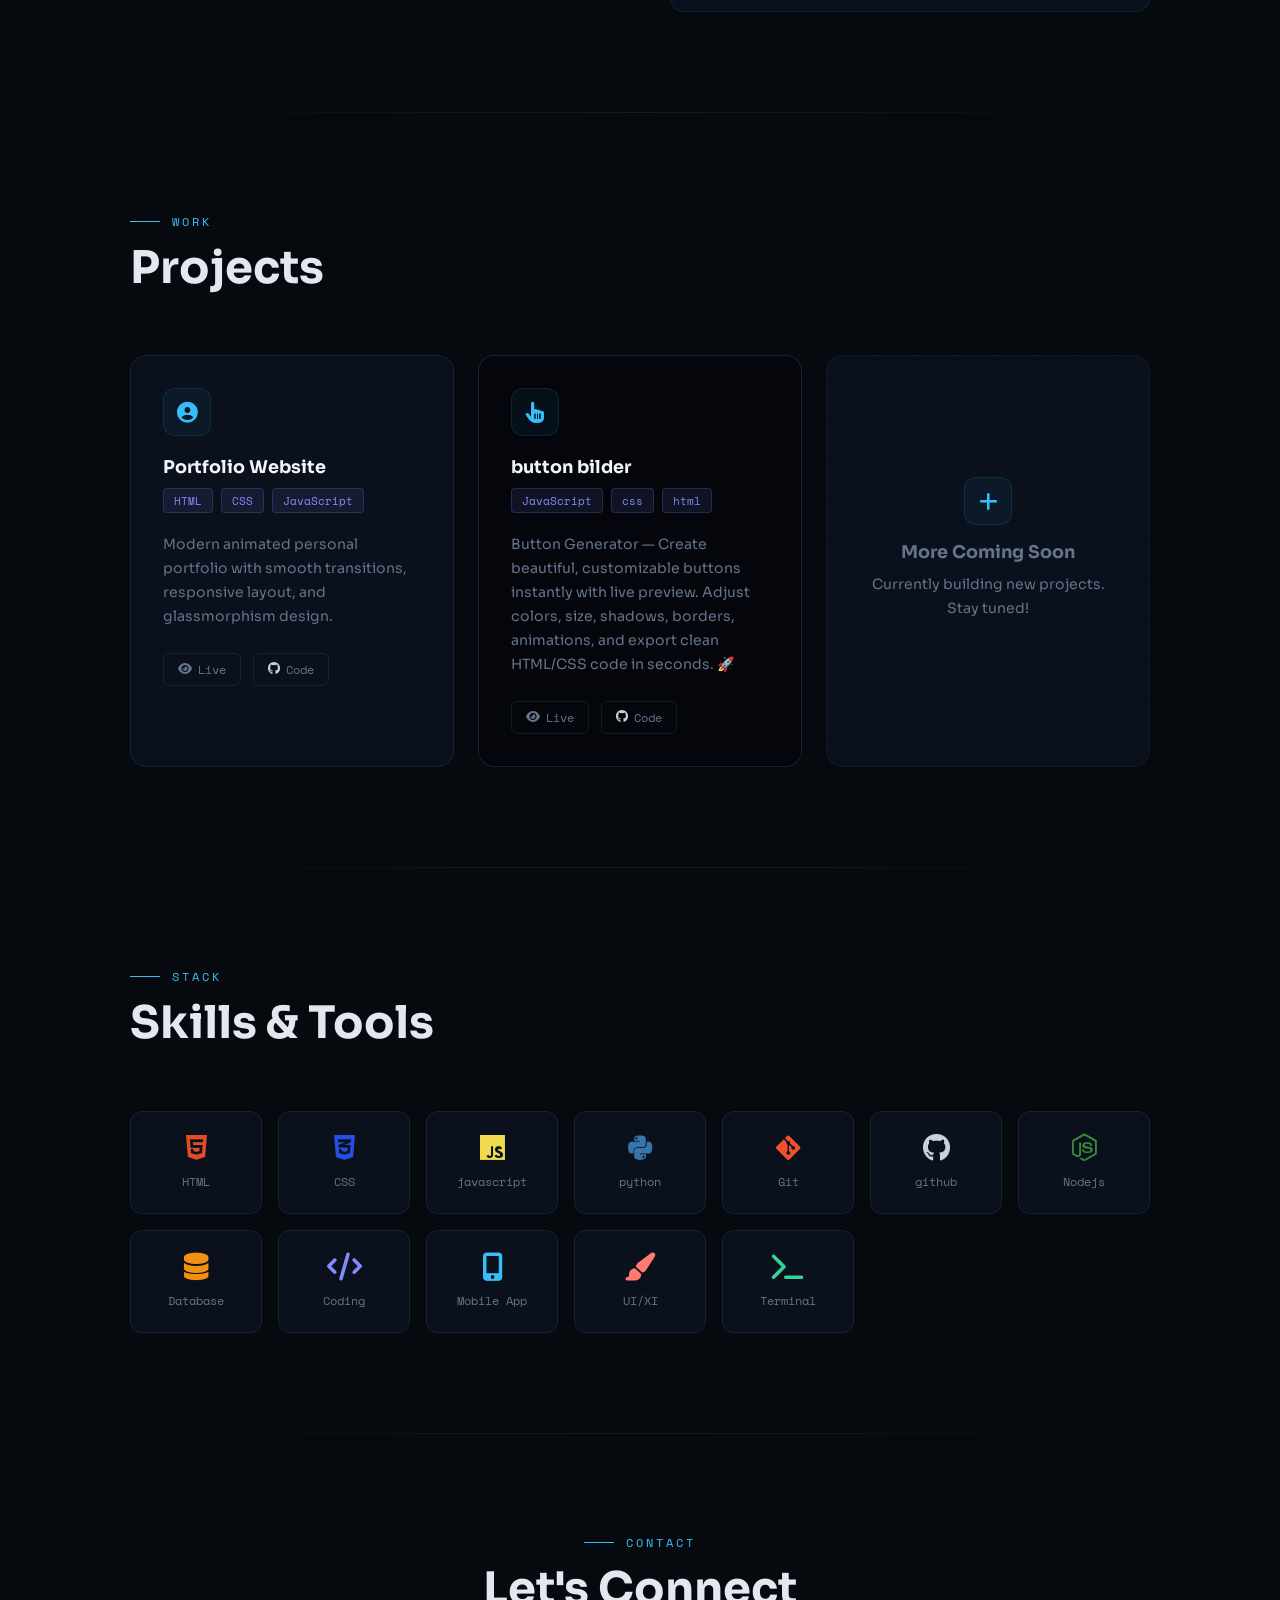
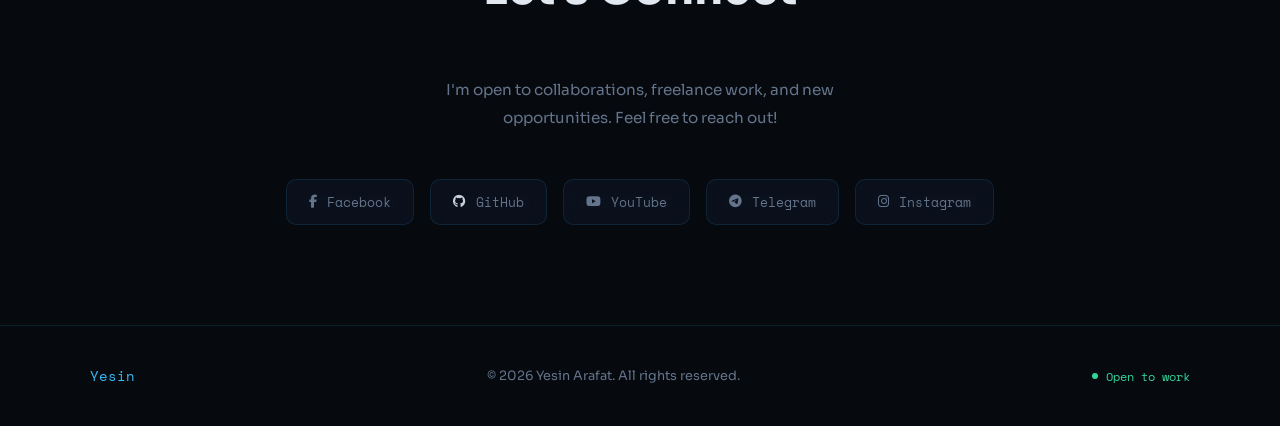
==== commit bb62b388: "update | version: 1.0.2" ====
--- a/index.html
+++ b/index.html
@@ -2,14 +2,11 @@
 <html lang="en">
 <head>
   <meta charset="UTF-8" />
-<<<<<<< HEAD
-<meta name="viewport" content="width=device-width, initial-scale=1.0" />
 <title>Yesin Arafat — Developer</title>
 <link href="https://fonts.googleapis.com/css2?family=Space+Mono:ital,wght@0,400;0,700;1,400&family=Sora:wght@300;400;500;600;700&display=swap" rel="stylesheet">
 <link rel="stylesheet" href="https://cdnjs.cloudflare.com/ajax/libs/font-awesome/6.5.0/css/all.min.css">
 <link rel="stylesheet" href="styles/style.css">
   <link rel="stylesheet" href="nav/nav.css">
-=======
   <meta name="viewport" content="width=device-width, initial-scale=1.0" />
   <title>Yesin Arafat — Developer</title>
   <link href="https://fonts.googleapis.com/css2?family=Space+Mono:ital,wght@0,400;0,700;1,400&family=Sora:wght@300;400;500;600;700&display=swap" rel="stylesheet">
@@ -176,8 +173,14 @@
 
 <div class="project-card reveal">
 <div class="project-icon">
+  
 <i class="fas fa-hand-pointer"></i>
 </div>
+<video class="card-video" autoplay muted loop playsinline>
+   <source src="video/video.mp4" type="video/mp4">
+</video>
+
+<div class="card-overlay"></div>
 <h3>button bilder</h3>
 <div class="project-stack">
 <span class="stack-tag">JavaScript</span>
--- a/styles/style.css
+++ b/styles/style.css
@@ -448,114 +448,176 @@
 }
 
 /* ── PROJECTS ── */
-.projects-grid {
-    display: grid;
-    grid-template-columns: repeat(auto-fit, minmax(300px, 1fr));
-    gap: 24px;
-}
-
-.project-card {
-    background: var(--card);
-    border: 1px solid var(--border);
-    border-radius: 16px;
-    padding: 32px;
-    backdrop-filter: blur(10px);
-    transition: all 0.35s;
-    position: relative;
-    overflow: hidden;
-    group: true;
-}
-
-.project-card::before {
-    content: "";
-    position: absolute;
-    top: 0;
-    left: 0;
-    right: 0;
-    height: 2px;
-    background: linear-gradient(90deg, var(--accent), var(--accent2));
-    transform: scaleX(0);
-    transform-origin: left;
-    transition: transform 0.4s;
-}
-
-.project-card:hover::before {
-    transform: scaleX(1);
-}
-
-.project-card:hover {
-    border-color: rgba(56, 189, 248, 0.3);
-    transform: translateY(-6px);
+.projects-grid{
+    display:grid;
+    grid-template-columns:repeat(auto-fit,minmax(300px,1fr));
+    gap:24px;
+}
+
+.project-card{
+    background:var(--card);
+    border:1px solid var(--border);
+    border-radius:16px;
+    padding:32px;
+    backdrop-filter:blur(10px);
+    transition:all .35s;
+    position:relative;
+    overflow:hidden;
+}
+
+/* Background video */
+.card-video{
+    position:absolute;
+    inset:0;
+    width:100%;
+    height:100%;
+    object-fit:cover;
+    z-index:0;
+    filter: brightness(0.45) contrast(1.1) saturate(0.8);
+    
+}
+
+/* Dark overlay */
+.card-overlay{
+    position:absolute;
+    inset:0;
+    background:rgba(0,0,0,.60);
+    z-index:1;
+}
+
+/* Content video er upore */
+.project-card>*:not(.card-video):not(.card-overlay){
+    position:relative;
+    z-index:2;
+}
+
+/* Top animated line */
+.project-card::before{
+    content:"";
+    position:absolute;
+    top:0;
+    left:0;
+    right:0;
+    height:2px;
+    background:linear-gradient(
+        90deg,
+        var(--accent),
+        var(--accent2)
+    );
+
+    transform:scaleX(0);
+    transform-origin:left;
+    transition:transform .4s;
+    z-index:3;
+}
+
+.project-card:hover::before{
+    transform:scaleX(1);
+}
+
+/* Hover card effect */
+.project-card:hover{
+    border-color:rgba(56,189,248,.3);
+
+    transform:translateY(-6px);
+
     box-shadow:
-        0 20px 60px rgba(0, 0, 0, 0.4),
-        0 0 40px rgba(56, 189, 248, 0.06);
-}
-
-.project-icon {
-    width: 48px;
-    height: 48px;
-    border: 1px solid var(--border);
-    border-radius: 12px;
-    display: flex;
-    align-items: center;
-    justify-content: center;
-    font-size: 1.3rem;
-    margin-bottom: 20px;
-    background: rgba(56, 189, 248, 0.06);
-    color: var(--accent);
-    transition: 0.3s;
-}
-
-.project-card:hover .project-icon {
-    background: rgba(56, 189, 248, 0.12);
-    border-color: var(--accent);
-}
-
-.project-card h3 {
-    font-size: 1.1rem;
-    margin-bottom: 10px;
-    color: #f1f5f9;
-}
-
-.project-card p {
-    font-size: 0.88rem;
-    color: var(--muted);
-    line-height: 1.7;
-    margin-bottom: 24px;
-}
-
-.project-links {
-    display: flex;
-    gap: 12px;
-}
-
-.project-links a {
-    display: inline-flex;
-    align-items: center;
-    gap: 6px;
-    text-decoration: none;
-    font-size: 0.78rem;
-    color: var(--muted);
-    border: 1px solid var(--border);
-    padding: 6px 14px;
-    border-radius: 6px;
-    font-family: "Space Mono", monospace;
-    transition: all 0.3s;
-}
-
-.project-links a:hover {
-    color: var(--accent);
-    border-color: var(--accent);
-    background: rgba(56, 189, 248, 0.05);
-}
-
-.project-stack {
-    display: flex;
-    flex-wrap: wrap;
-    gap: 8px;
-    margin-bottom: 20px;
-}
-
+    0 20px 60px rgba(0,0,0,.4),
+    0 0 40px rgba(56,189,248,.06);
+}
+
+/* Icon */
+.project-icon{
+    width:48px;
+    height:48px;
+    border:1px solid var(--border);
+    border-radius:12px;
+
+    display:flex;
+    align-items:center;
+    justify-content:center;
+
+    font-size:1.3rem;
+    margin-bottom:20px;
+
+    background:rgba(56,189,248,.06);
+    color:var(--accent);
+
+    transition:.3s;
+}
+
+.project-card:hover .project-icon{
+    background:rgba(56,189,248,.12);
+    border-color:var(--accent);
+}
+
+/* Title */
+.project-card h3{
+    font-size:1.1rem;
+    margin-bottom:10px;
+    color:#f1f5f9;
+}
+
+/* Description */
+.project-card p{
+    font-size:.88rem;
+    color:var(--muted);
+    line-height:1.7;
+    margin-bottom:24px;
+}
+
+/* Tags */
+.project-stack{
+    display:flex;
+    flex-wrap:wrap;
+    gap:8px;
+    margin-bottom:20px;
+}
+
+.stack-tag{
+    padding:5px 10px;
+    border-radius:999px;
+    border:1px solid var(--border);
+
+    font-size:.75rem;
+    color:var(--muted);
+
+    background:rgba(255,255,255,.03);
+}
+
+/* Buttons */
+.project-links{
+    display:flex;
+    gap:12px;
+}
+
+.project-links a{
+    display:inline-flex;
+    align-items:center;
+    gap:6px;
+
+    text-decoration:none;
+
+    font-size:.78rem;
+    color:var(--muted);
+
+    border:1px solid var(--border);
+
+    padding:6px 14px;
+    border-radius:6px;
+
+    font-family:"Space Mono",monospace;
+
+    transition:.3s;
+}
+
+.project-links a:hover{
+    color:var(--accent);
+    border-color:var(--accent);
+
+    background:
+    rgba(56,189,248,.05);
+}
 .stack-tag {
     font-size: 0.7rem;
     padding: 3px 10px;
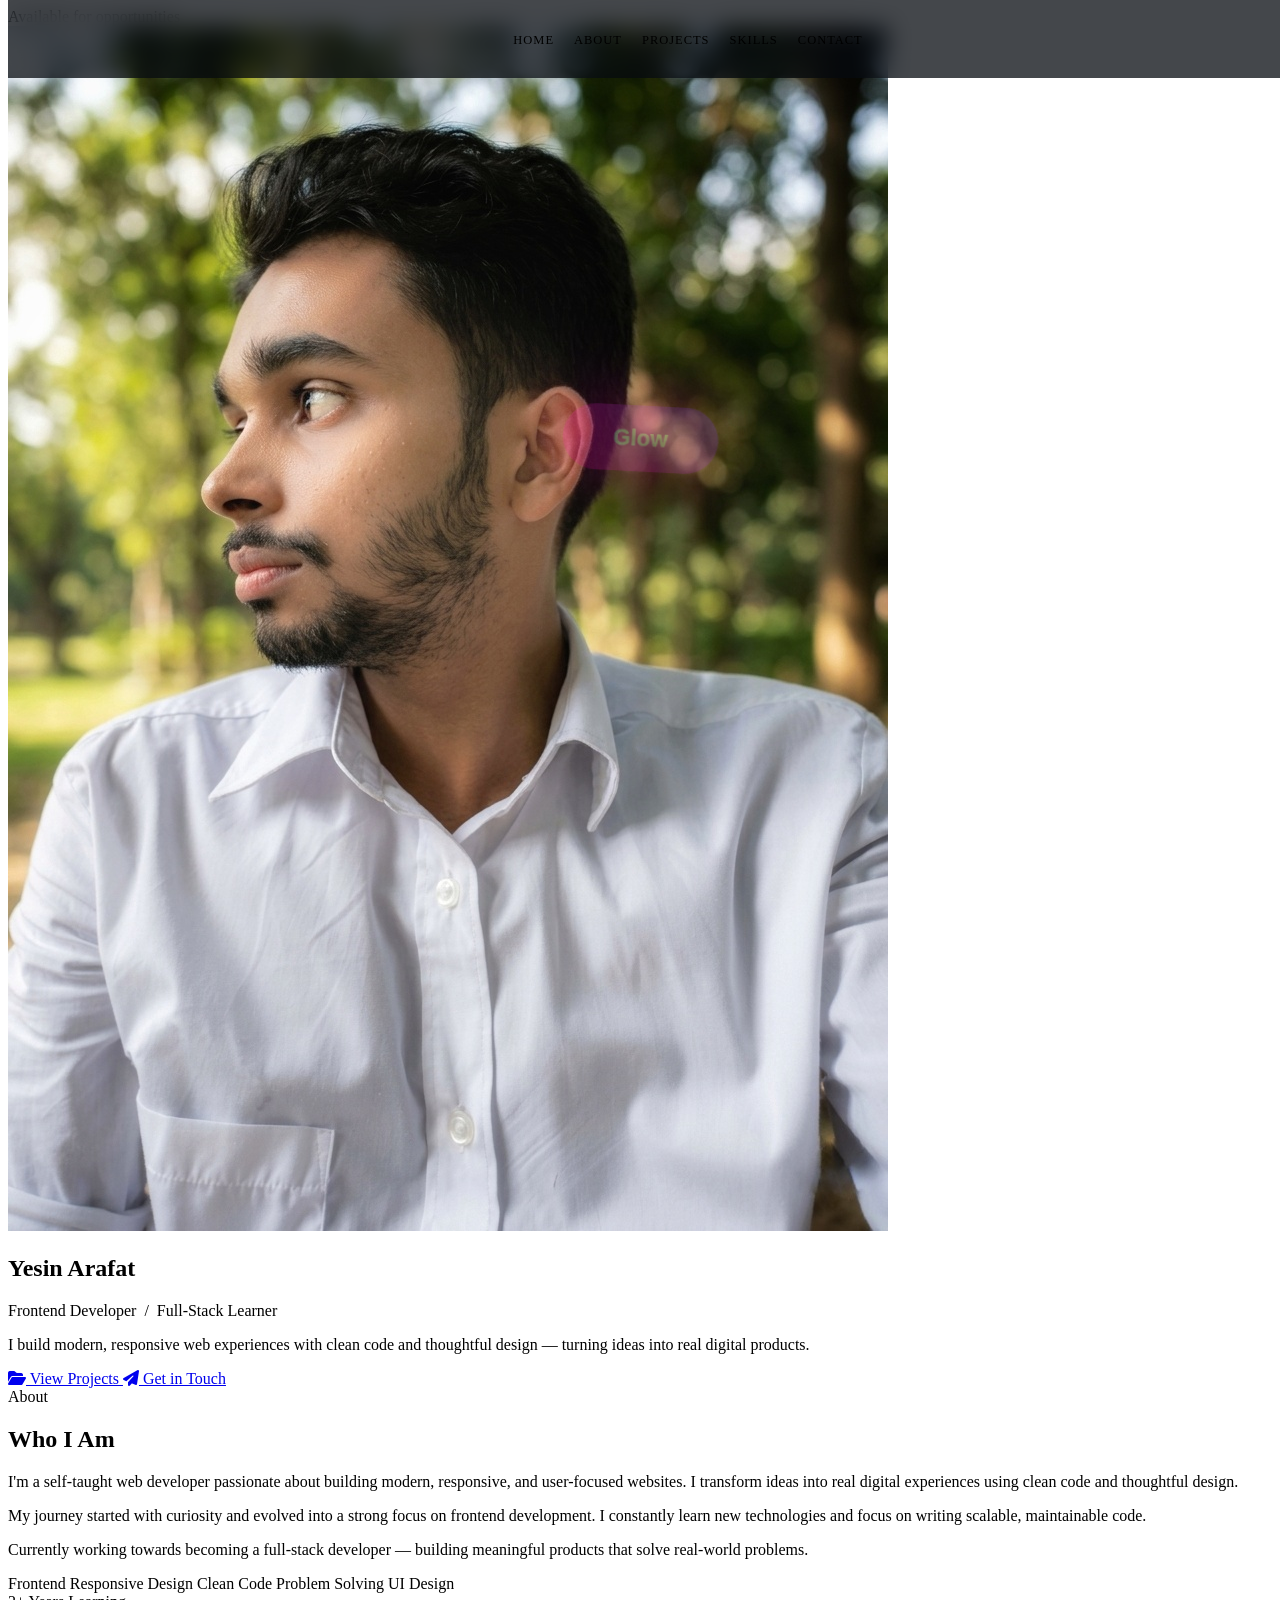
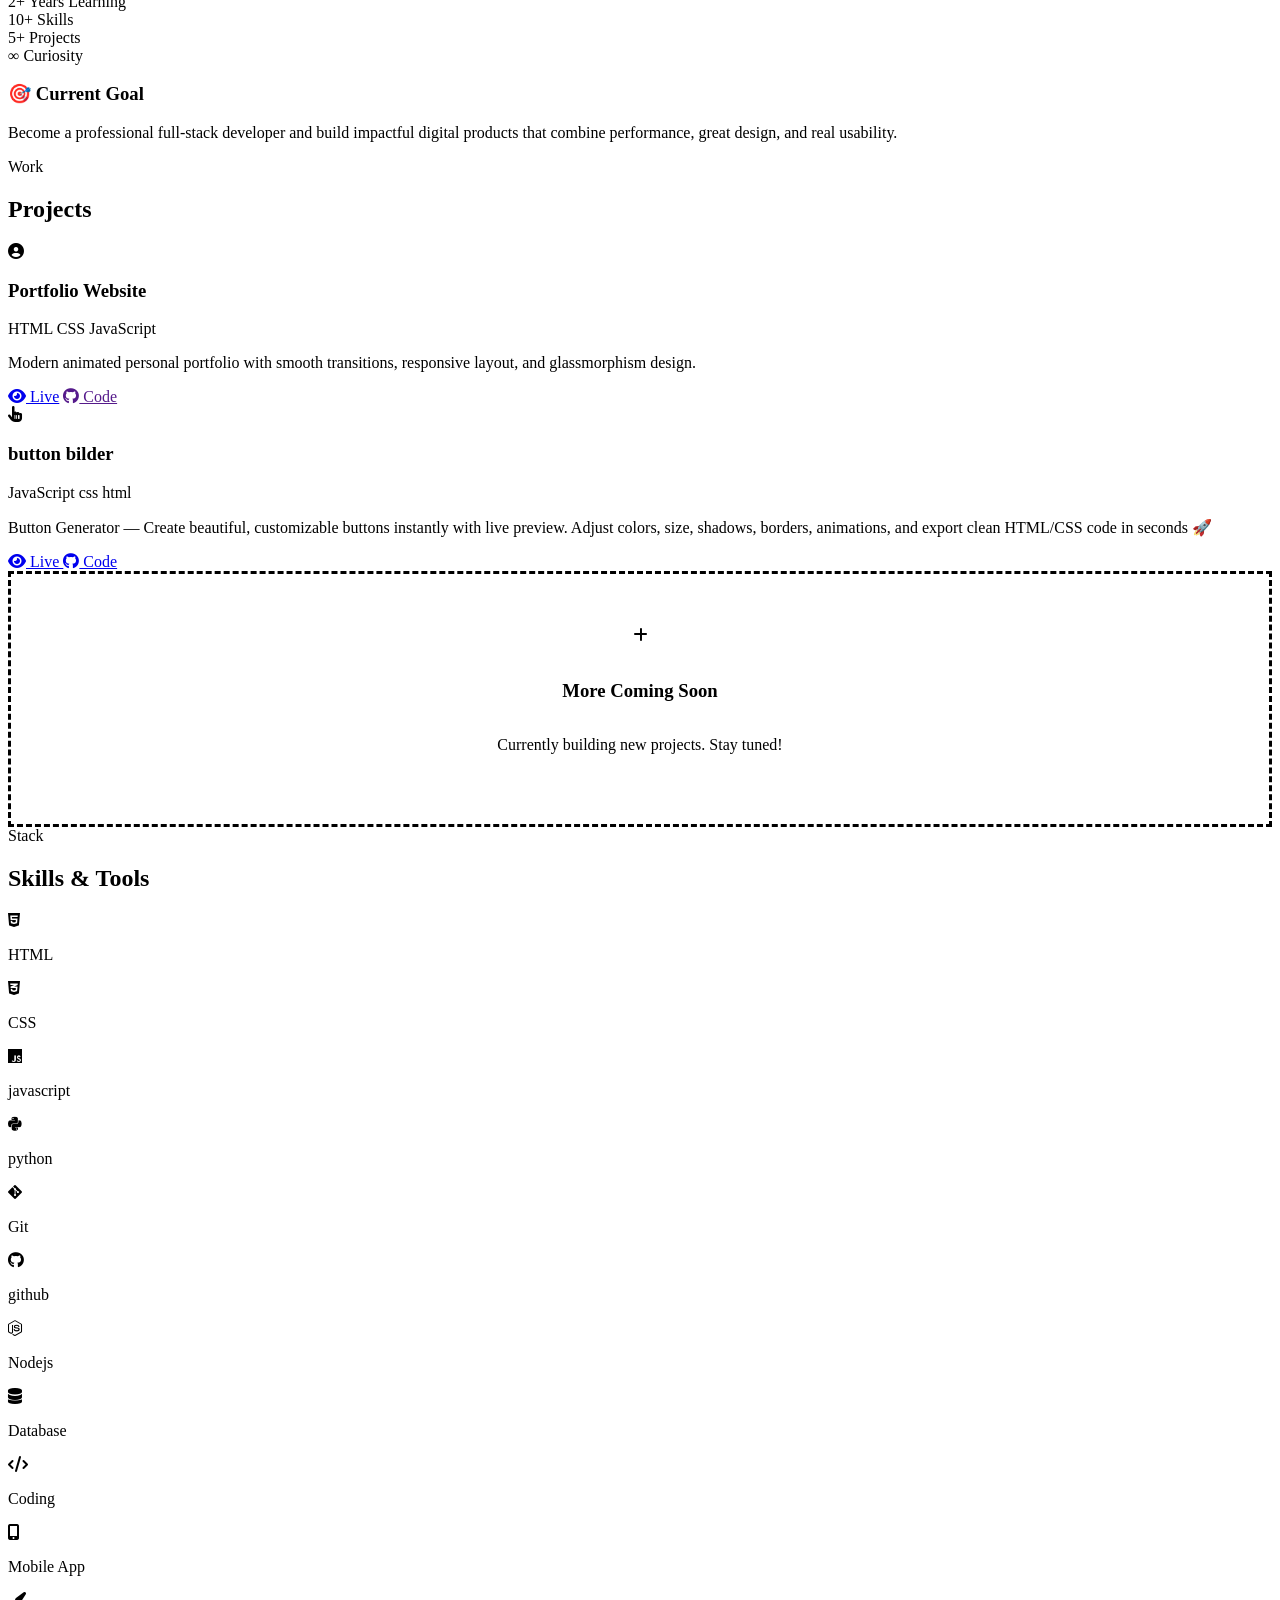
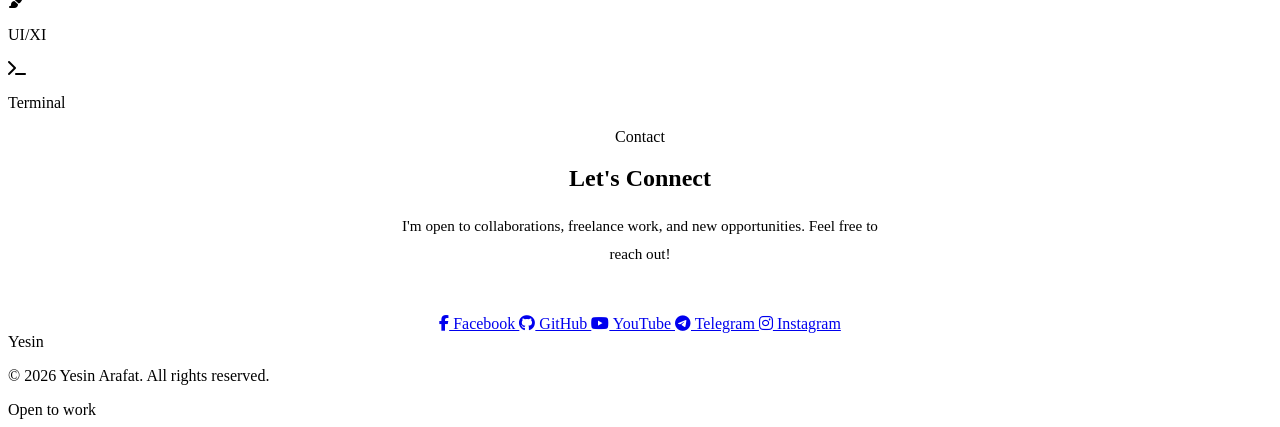
==== commit f414f3fb: "update | version: 1.0.3" ====
--- a/index.html
+++ b/index.html
@@ -5,14 +5,13 @@
 <title>Yesin Arafat — Developer</title>
 <link href="https://fonts.googleapis.com/css2?family=Space+Mono:ital,wght@0,400;0,700;1,400&family=Sora:wght@300;400;500;600;700&display=swap" rel="stylesheet">
 <link rel="stylesheet" href="https://cdnjs.cloudflare.com/ajax/libs/font-awesome/6.5.0/css/all.min.css">
-<link rel="stylesheet" href="styles/style.css">
   <link rel="stylesheet" href="nav/nav.css">
   <meta name="viewport" content="width=device-width, initial-scale=1.0" />
   <title>Yesin Arafat — Developer</title>
   <link href="https://fonts.googleapis.com/css2?family=Space+Mono:ital,wght@0,400;0,700;1,400&family=Sora:wght@300;400;500;600;700&display=swap" rel="stylesheet">
   <link rel="stylesheet" href="https://cdnjs.cloudflare.com/ajax/libs/font-awesome/6.5.0/css/all.min.css">
   <link rel="stylesheet" href="css/style.css">
->>>>>>> c8dfa87 (title add)
+<link rel="stylesheet" href="/projectBG/project.css">
 </head>
 <body>
 <!-- GLOW ORBS -->
@@ -33,6 +32,7 @@
 
 <main>
 
+
 <!-- HERO -->
 <section id="home" style="position:relative;">
 <div class="hero-badge">
@@ -172,28 +172,39 @@
 </div>
 
 <div class="project-card reveal">
-<div class="project-icon">
-  
-<i class="fas fa-hand-pointer"></i>
-</div>
-<video class="card-video" autoplay muted loop playsinline>
-   <source src="video/video.mp4" type="video/mp4">
-</video>
-
-<div class="card-overlay"></div>
-<h3>button bilder</h3>
-<div class="project-stack">
-<span class="stack-tag">JavaScript</span>
-<span class="stack-tag">css</span>
-<span class="stack-tag">html</span>
-</div>
-<p>
-Button Generator — Create beautiful, customizable buttons instantly with live preview. Adjust colors, size, shadows, borders, animations, and export clean HTML/CSS code in seconds. 🚀
-</p>
-<div class="project-links">
-<a href="https://yesinwoow.github.io/easycss/" target="_blank"><i class="fas fa-eye"></i> Live</a>
-<a href="https://github.com/yesinwoow/easycss" target="_blank"><i class="fab fa-github"></i> Code</a>
-</div>
+
+    <!-- background button -->
+    <div id="liveButton"></div>
+
+    <div class="project-icon">
+        <i class="fas fa-hand-pointer"></i>
+    </div>
+
+    <div class="card-overlay"></div>
+
+    <h3>button bilder</h3>
+
+    <div class="project-stack">
+        <span class="stack-tag">JavaScript</span>
+        <span class="stack-tag">css</span>
+        <span class="stack-tag">html</span>
+    </div>
+
+    <p>
+    Button Generator — Create beautiful, customizable buttons instantly with live preview.
+    Adjust colors, size, shadows, borders, animations, and export clean HTML/CSS code in seconds 🚀
+    </p>
+
+    <div class="project-links">
+        <a href="https://yesinwoow.github.io/easycss/" target="_blank">
+            <i class="fas fa-eye"></i> Live
+        </a>
+
+        <a href="https://github.com/yesinwoow/easycss" target="_blank">
+            <i class="fab fa-github"></i> Code
+        </a>
+    </div>
+
 </div>
 
 <!-- Placeholder card for more projects -->
--- a/projectBG/project.css
+++ b/projectBG/project.css
@@ -0,0 +1,145 @@
+#liveButton{
+position:absolute;
+inset:0;
+
+display:flex;
+justify-content:center;
+align-items:center;
+
+pointer-events:none;
+overflow:hidden;
+
+opacity:.25;
+z-index:1;
+}
+
+.bg-btn{
+
+padding:18px 45px;
+
+font-size:20px;
+font-weight:700;
+
+border:none;
+outline:none;
+
+cursor:pointer;
+
+transition:
+transform .7s ease,
+filter .7s ease,
+box-shadow .7s ease;
+
+animation:
+float 4s ease-in-out infinite;
+
+will-change:
+transform,
+filter,
+opacity;
+}
+
+
+/* button load animation */
+
+.show{
+
+animation:
+loadAnim 1.2s cubic-bezier(.22,1,.36,1),
+float 4s ease-in-out infinite 1.2s;
+
+}
+
+
+@keyframes loadAnim{
+
+0%{
+
+opacity:0;
+
+transform:
+perspective(1000px)
+translateY(100px)
+scale(.4)
+rotate(-45deg);
+
+filter:
+blur(25px);
+
+}
+
+60%{
+
+opacity:1;
+
+transform:
+perspective(1000px)
+translateY(-15px)
+scale(1.15)
+rotate(10deg);
+
+filter:
+blur(5px);
+
+}
+
+100%{
+
+opacity:1;
+
+transform:
+translateY(0)
+scale(1)
+rotate(0);
+
+filter:
+blur(0);
+
+}
+
+}
+
+
+/* auto hover */
+
+.bg-btn:hover,
+.bg-btn.auto-hover{
+
+transform:
+translateY(-12px)
+scale(1.12)
+rotate(3deg);
+
+filter:
+brightness(1.25);
+
+box-shadow:
+0 0 30px rgba(255,255,255,.4),
+0 0 80px currentColor;
+
+}
+
+
+/* floating */
+
+@keyframes float{
+
+0%{
+transform:
+translateY(0px)
+rotate(-2deg);
+}
+
+50%{
+transform:
+translateY(-15px)
+rotate(2deg);
+}
+
+100%{
+transform:
+translateY(0px)
+rotate(-2deg);
+}
+
+}
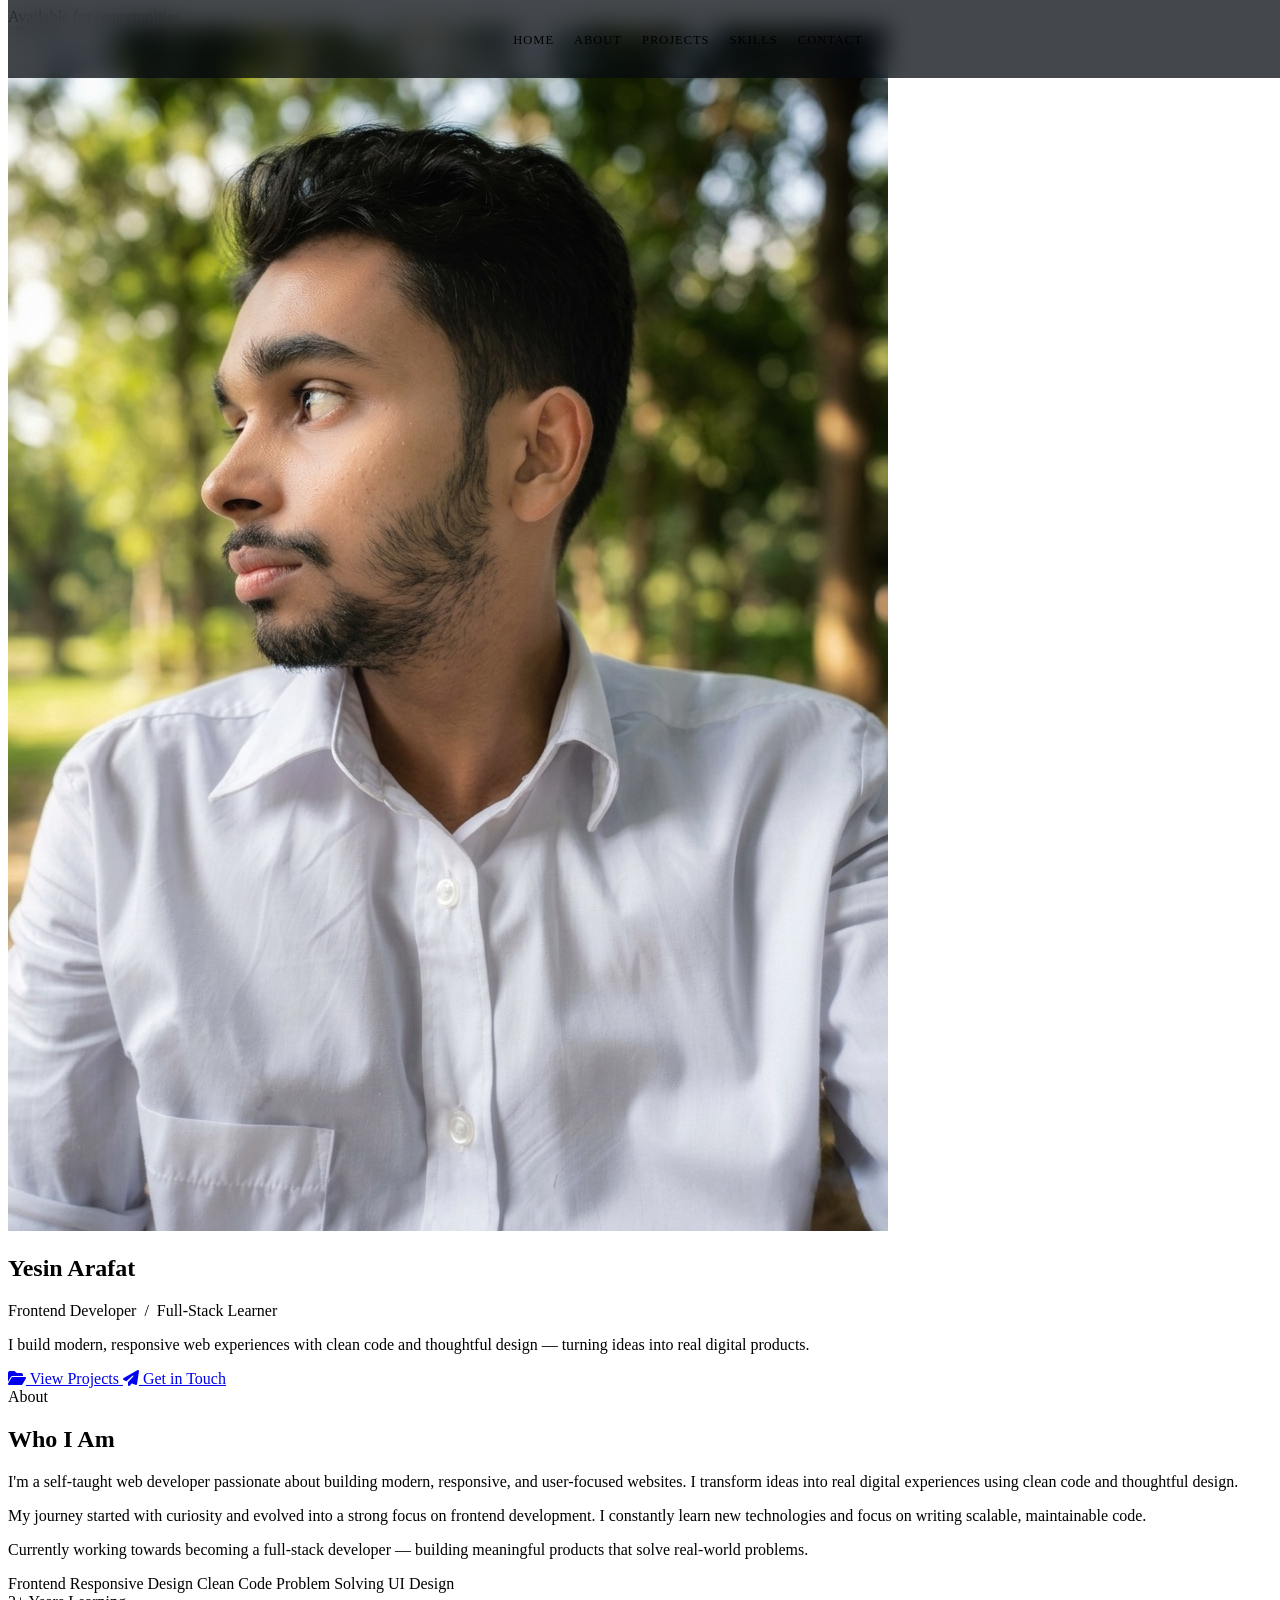
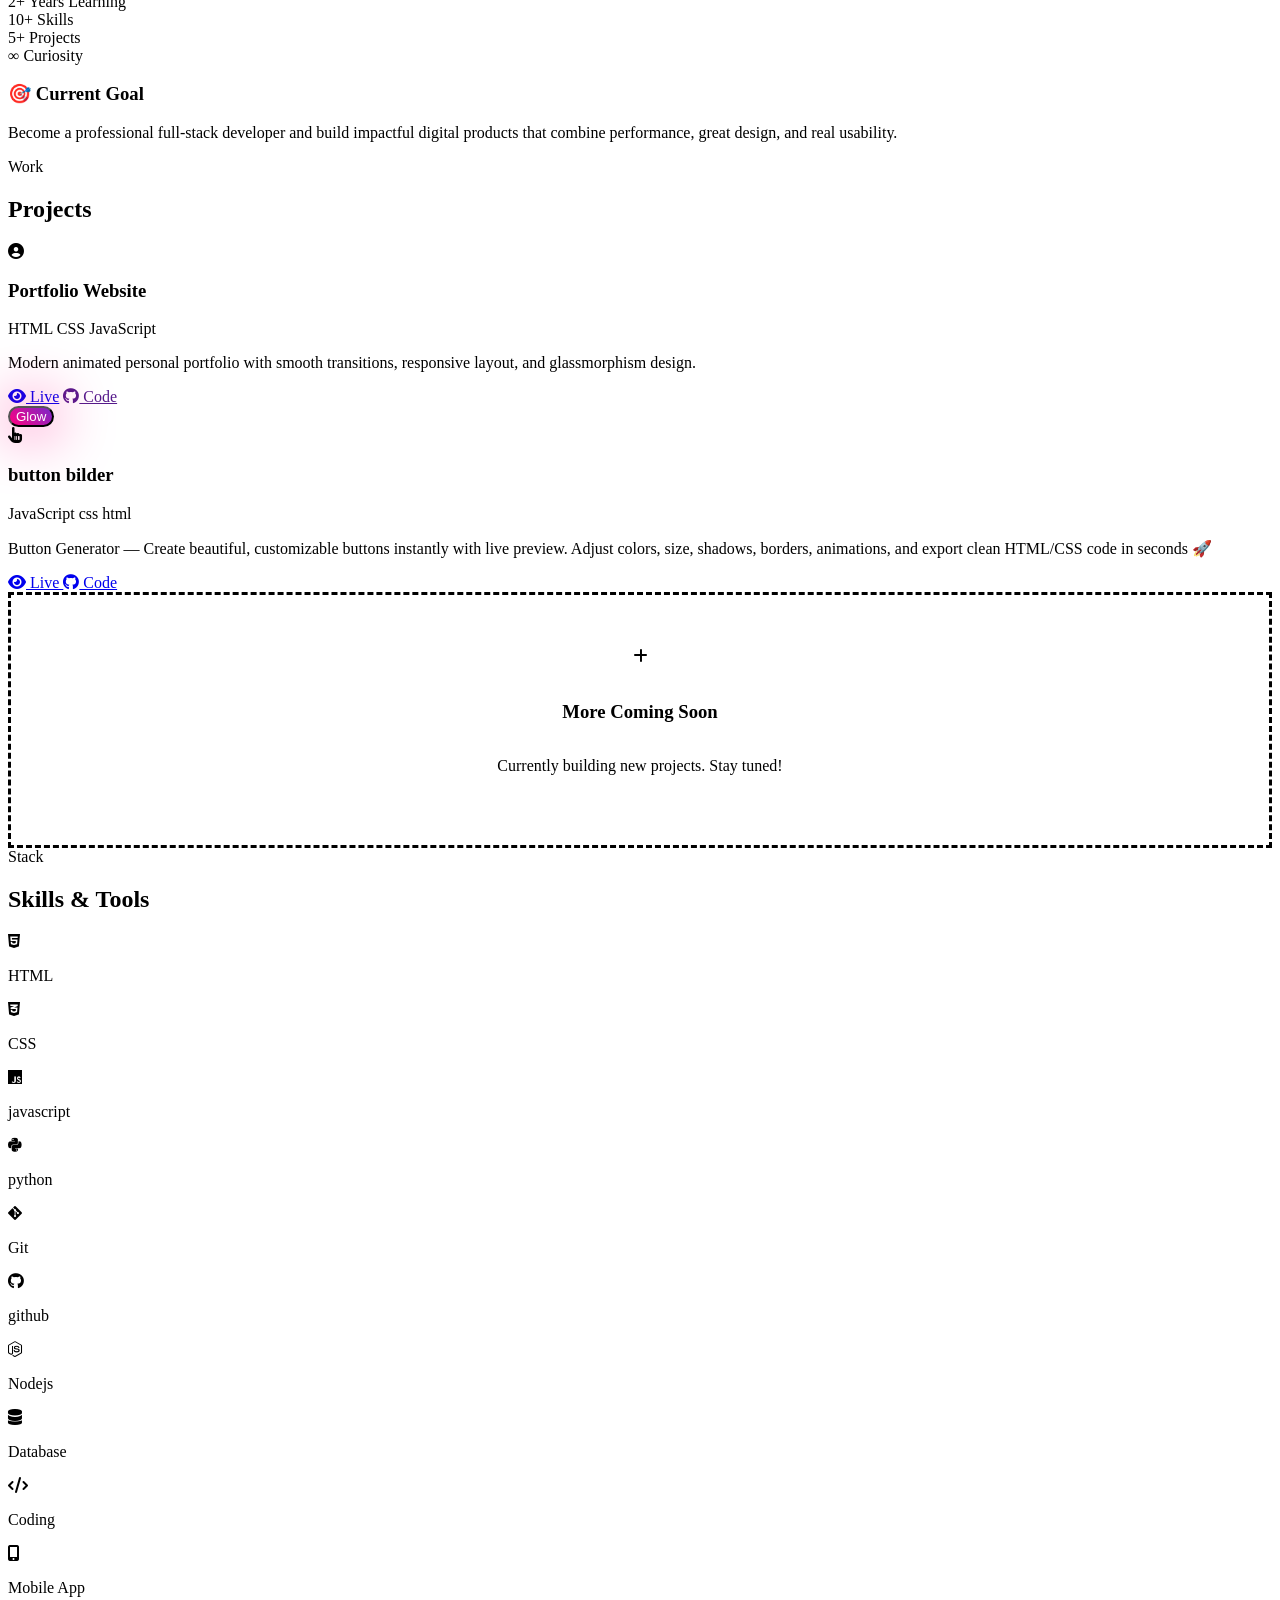
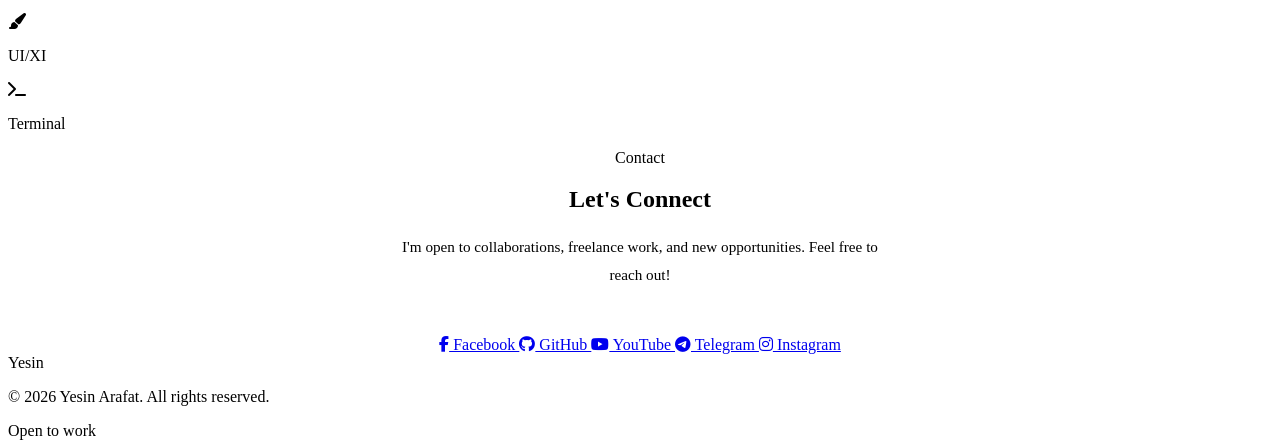
==== commit 00114304: "dl about-skill | version: 1.0.4" ====
--- a/index.html
+++ b/index.html
@@ -11,7 +11,6 @@
   <link href="https://fonts.googleapis.com/css2?family=Space+Mono:ital,wght@0,400;0,700;1,400&family=Sora:wght@300;400;500;600;700&display=swap" rel="stylesheet">
   <link rel="stylesheet" href="https://cdnjs.cloudflare.com/ajax/libs/font-awesome/6.5.0/css/all.min.css">
   <link rel="stylesheet" href="css/style.css">
-<link rel="stylesheet" href="/projectBG/project.css">
 </head>
 <body>
 <!-- GLOW ORBS -->
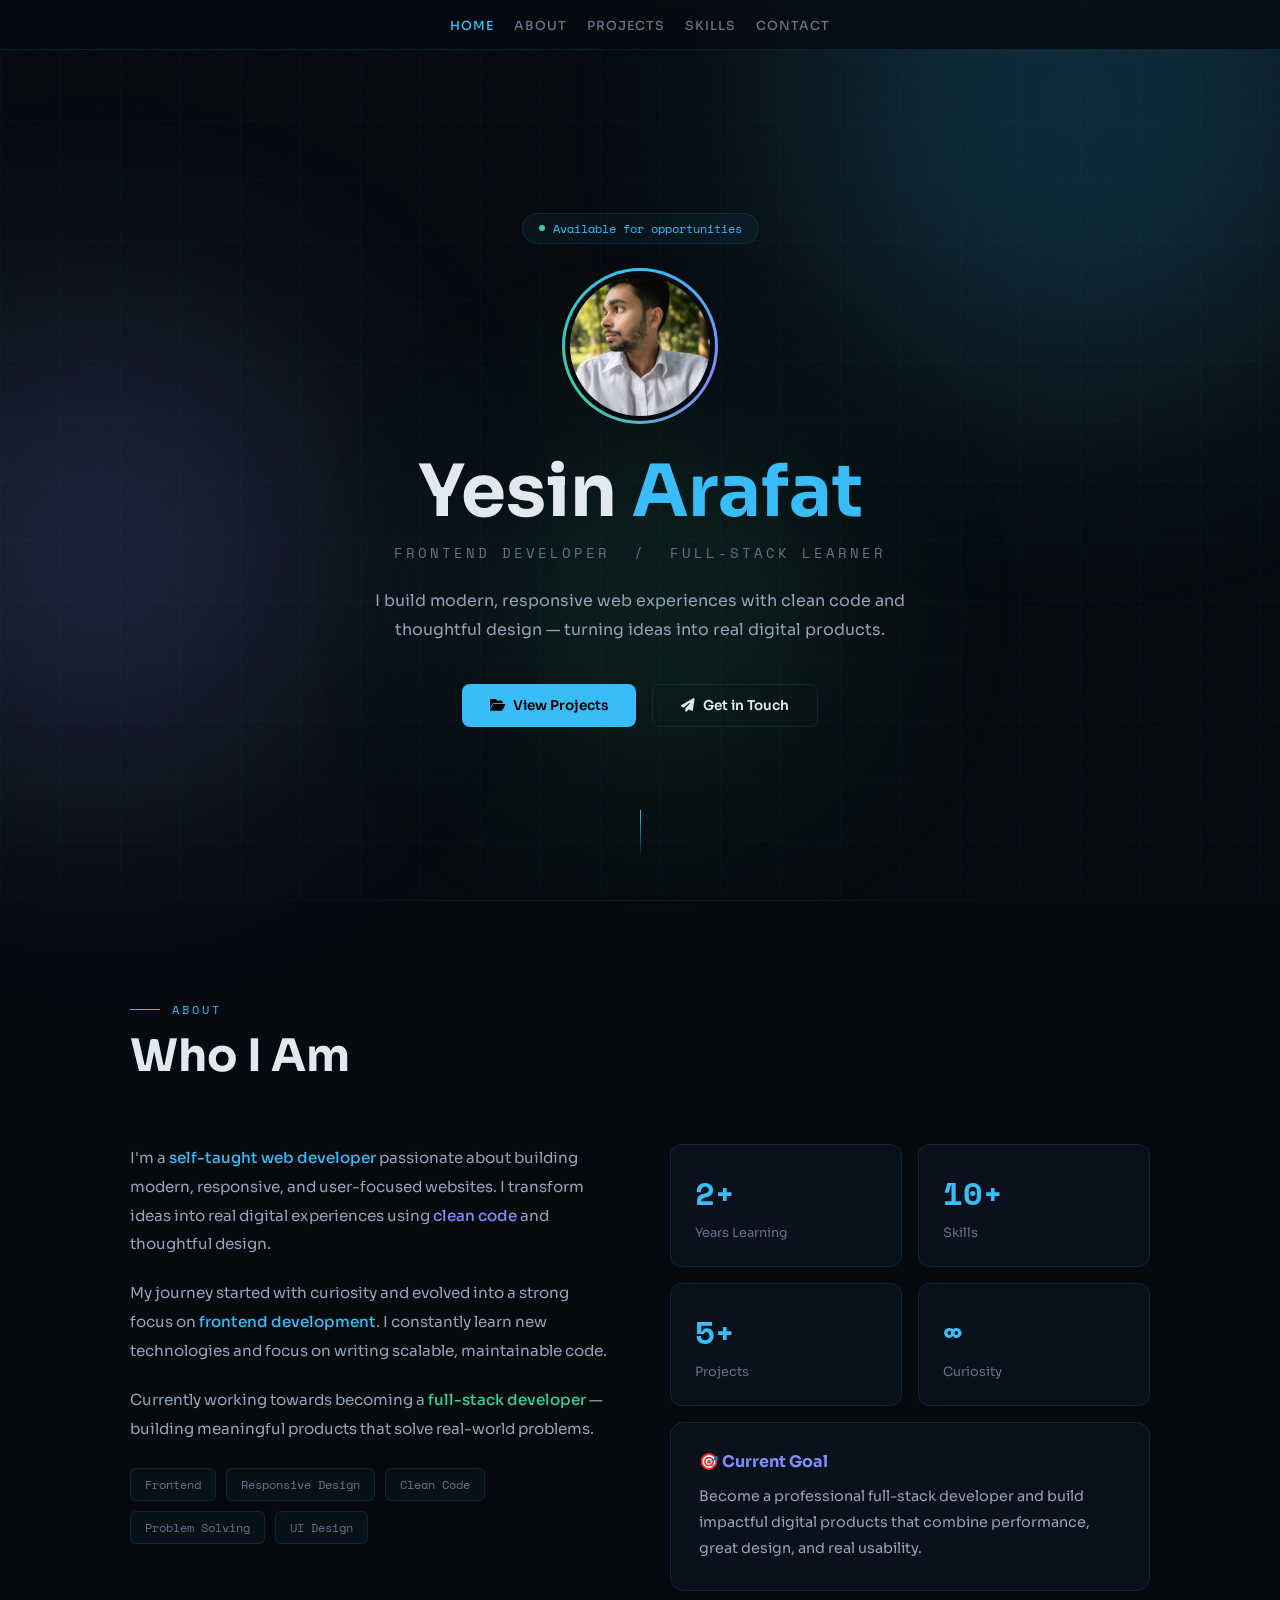
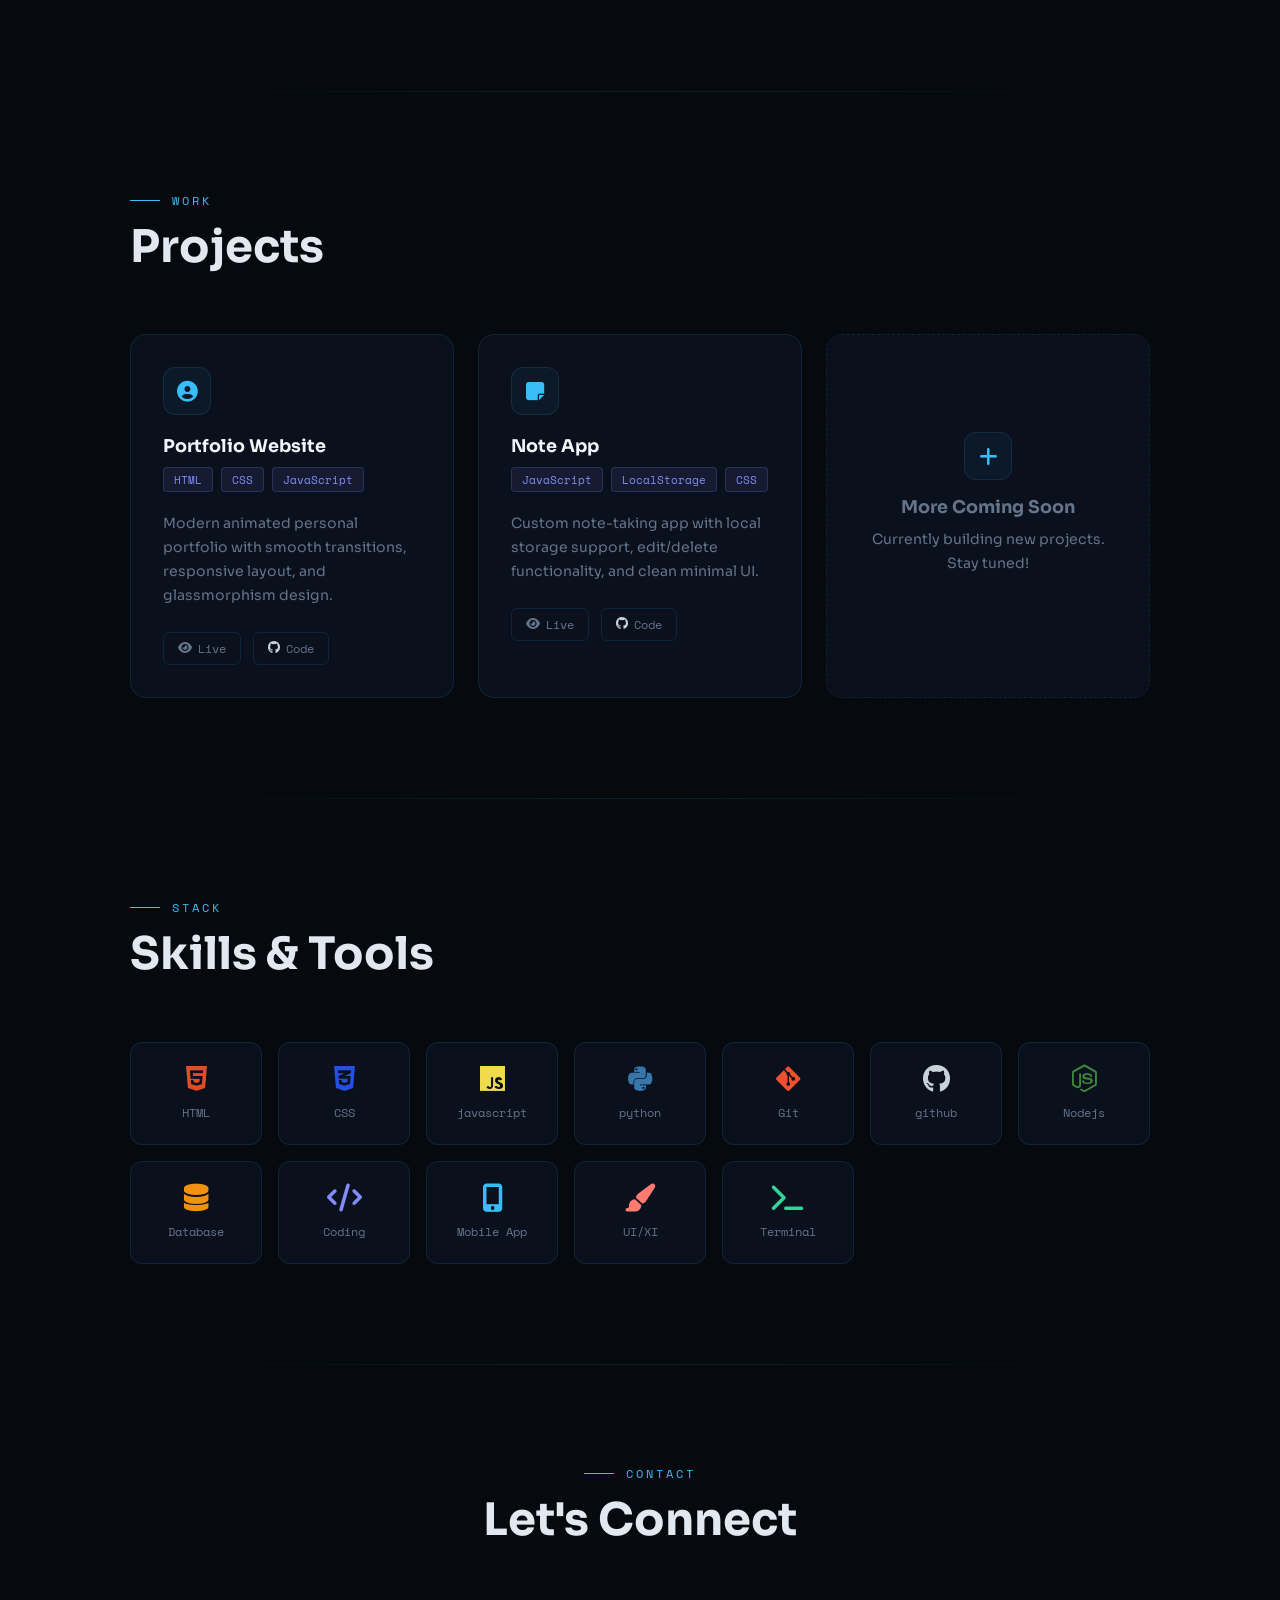
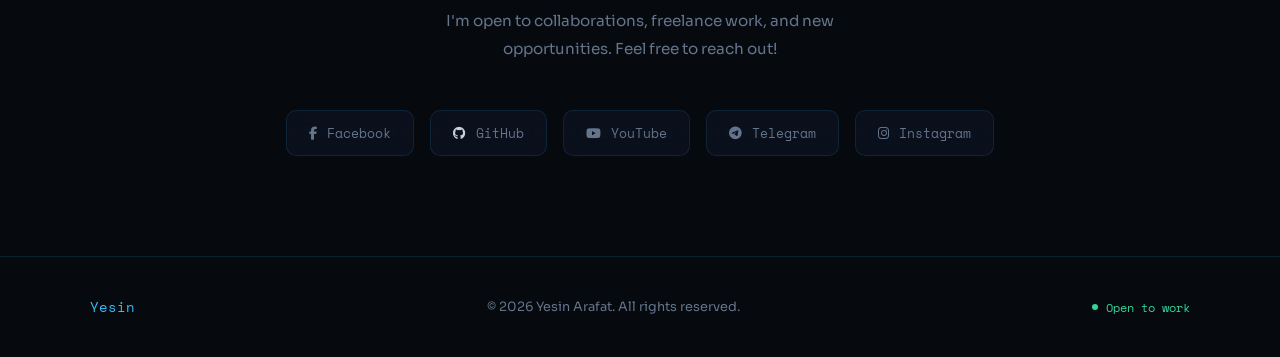
==== commit e1b990fb: "keep feature branch version" ====
--- a/index.html
+++ b/index.html
@@ -2,15 +2,12 @@
 <html lang="en">
 <head>
   <meta charset="UTF-8" />
+<meta name="viewport" content="width=device-width, initial-scale=1.0" />
 <title>Yesin Arafat — Developer</title>
 <link href="https://fonts.googleapis.com/css2?family=Space+Mono:ital,wght@0,400;0,700;1,400&family=Sora:wght@300;400;500;600;700&display=swap" rel="stylesheet">
 <link rel="stylesheet" href="https://cdnjs.cloudflare.com/ajax/libs/font-awesome/6.5.0/css/all.min.css">
+<link rel="stylesheet" href="styles/style.css">
   <link rel="stylesheet" href="nav/nav.css">
-  <meta name="viewport" content="width=device-width, initial-scale=1.0" />
-  <title>Yesin Arafat — Developer</title>
-  <link href="https://fonts.googleapis.com/css2?family=Space+Mono:ital,wght@0,400;0,700;1,400&family=Sora:wght@300;400;500;600;700&display=swap" rel="stylesheet">
-  <link rel="stylesheet" href="https://cdnjs.cloudflare.com/ajax/libs/font-awesome/6.5.0/css/all.min.css">
-  <link rel="stylesheet" href="css/style.css">
 </head>
 <body>
 <!-- GLOW ORBS -->
@@ -31,7 +28,6 @@
 
 <main>
 
-
 <!-- HERO -->
 <section id="home" style="position:relative;">
 <div class="hero-badge">
@@ -166,44 +162,27 @@
 </p>
 <div class="project-links">
 <a href="#" target="_blank"><i class="fas fa-eye"></i> Live</a>
-<a href="" target="_blank"><i class="fab fa-github"></i> Code</a>
+<a href="#" target="_blank"><i class="fab fa-github"></i> Code</a>
 </div>
 </div>
 
 <div class="project-card reveal">
-
-    <!-- background button -->
-    <div id="liveButton"></div>
-
-    <div class="project-icon">
-        <i class="fas fa-hand-pointer"></i>
-    </div>
-
-    <div class="card-overlay"></div>
-
-    <h3>button bilder</h3>
-
-    <div class="project-stack">
-        <span class="stack-tag">JavaScript</span>
-        <span class="stack-tag">css</span>
-        <span class="stack-tag">html</span>
-    </div>
-
-    <p>
-    Button Generator — Create beautiful, customizable buttons instantly with live preview.
-    Adjust colors, size, shadows, borders, animations, and export clean HTML/CSS code in seconds 🚀
-    </p>
-
-    <div class="project-links">
-        <a href="https://yesinwoow.github.io/easycss/" target="_blank">
-            <i class="fas fa-eye"></i> Live
-        </a>
-
-        <a href="https://github.com/yesinwoow/easycss" target="_blank">
-            <i class="fab fa-github"></i> Code
-        </a>
-    </div>
-
+<div class="project-icon">
+<i class="fas fa-sticky-note"></i>
+</div>
+<h3>Note App</h3>
+<div class="project-stack">
+<span class="stack-tag">JavaScript</span>
+<span class="stack-tag">LocalStorage</span>
+<span class="stack-tag">CSS</span>
+</div>
+<p>
+Custom note-taking app with local storage support, edit/delete functionality, and clean minimal UI.
+</p>
+<div class="project-links">
+<a href="#" target="_blank"><i class="fas fa-eye"></i> Live</a>
+<a href="#" target="_blank"><i class="fab fa-github"></i> Code</a>
+</div>
 </div>
 
 <!-- Placeholder card for more projects -->
--- a/styles/style.css
+++ b/styles/style.css
@@ -0,0 +1,811 @@
+
+:root {
+    --bg: #060a0f;
+    --surface: #0c1220;
+    --border: rgba(56, 189, 248, 0.12);
+    --accent: #38bdf8;
+    --accent2: #818cf8;
+    --accent3: #34d399;
+    --text: #e2e8f0;
+    --muted: #64748b;
+    --card: rgba(12, 18, 32, 0.8);
+}
+
+*,
+*::before,
+*::after {
+    margin: 0;
+    padding: 0;
+    box-sizing: border-box;
+}
+
+html {
+    scroll-behavior: smooth;
+}
+body {
+    -webkit-user-select: none; /* Chrome, Safari */
+    -moz-user-select: none; /* Firefox */
+    -ms-user-select: none; /* IE */
+    user-select: none; /* Standard */
+}
+body {
+    background: var(--bg);
+    color: var(--text);
+    font-family: "Sora", sans-serif;
+    overflow-x: hidden;
+}
+
+/* ── NOISE OVERLAY ── */
+body::before {
+    content: "";
+    position: fixed;
+    inset: 0;
+    background-image: url("data:image/svg+xml,%3Csvg viewBox='0 0 256 256' xmlns='http://www.w3.org/2000/svg'%3E%3Cfilter id='n'%3E%3CfeTurbulence type='fractalNoise' baseFrequency='0.9' numOctaves='4' stitchTiles='stitch'/%3E%3C/filter%3E%3Crect width='100%25' height='100%25' filter='url(%23n)' opacity='0.04'/%3E%3C/svg%3E");
+    pointer-events: none;
+    z-index: 0;
+    opacity: 0.4;
+}
+
+/* ── GRID BG ── */
+body::after {
+    content: "";
+    position: fixed;
+    inset: 0;
+    background-image:
+        linear-gradient(rgba(56, 189, 248, 0.03) 1px, transparent 1px),
+        linear-gradient(90deg, rgba(56, 189, 248, 0.03) 1px, transparent 1px);
+    background-size: 60px 60px;
+    pointer-events: none;
+    z-index: 0;
+}
+
+/* ── GLOW ORBS ── */
+.orb {
+    position: fixed;
+    border-radius: 50%;
+    filter: blur(120px);
+    pointer-events: none;
+    z-index: 0;
+    opacity: 0.18;
+}
+.orb-1 {
+    width: 600px;
+    height: 600px;
+    background: #38bdf8;
+    top: -200px;
+    right: -100px;
+}
+.orb-2 {
+    width: 500px;
+    height: 500px;
+    background: #818cf8;
+    bottom: 100px;
+    left: -150px;
+}
+.orb-3 {
+    width: 300px;
+    height: 300px;
+    background: #34d399;
+    top: 50%;
+    left: 40%;
+}
+main {
+    position: relative;
+    z-index: 1;
+}
+
+/* ── HERO ── */
+#home {
+    min-height: 100vh;
+    display: flex;
+    flex-direction: column;
+    align-items: center;
+    justify-content: center;
+    text-align: center;
+    padding: 120px 40px 80px;
+}
+
+.hero-badge {
+    display: inline-flex;
+    align-items: center;
+    gap: 8px;
+    padding: 6px 16px;
+    border: 1px solid var(--border);
+    border-radius: 100px;
+    font-family: "Space Mono", monospace;
+    font-size: 0.72rem;
+    color: var(--accent);
+    background: rgba(56, 189, 248, 0.05);
+    margin-bottom: 32px;
+    animation: fadeUp 0.8s ease both;
+}
+
+.hero-badge .dot {
+    width: 6px;
+    height: 6px;
+    background: var(--accent3);
+    border-radius: 50%;
+    animation: pulse 2s infinite;
+}
+
+@keyframes pulse {
+    0%,
+    100% {
+        opacity: 1;
+        transform: scale(1);
+    }
+    50% {
+        opacity: 0.5;
+        transform: scale(0.8);
+    }
+}
+
+.avatar-wrap {
+    position: relative;
+    display: inline-block;
+    margin-bottom: 36px;
+    animation: fadeUp 0.8s 0.1s ease both;
+}
+
+.avatar-ring {
+    position: absolute;
+    inset: -8px;
+    border-radius: 50%;
+    background: conic-gradient(
+        from 0deg,
+        var(--accent),
+        var(--accent2),
+        var(--accent3),
+        var(--accent)
+    );
+    animation: spin 4s linear infinite;
+    z-index: -1;
+}
+
+.avatar-ring-inner {
+    position: absolute;
+    inset: -5px;
+    border-radius: 50%;
+    background: var(--bg);
+    z-index: -1;
+}
+
+@keyframes spin {
+    from {
+        transform: rotate(0deg);
+    }
+    to {
+        transform: rotate(360deg);
+    }
+}
+
+.avatar-wrap img {
+    width: 140px;
+    height: 140px;
+    border-radius: 50%;
+    object-fit: cover;
+    display: block;
+}
+
+.hero-name {
+    font-size: clamp(2.5rem, 6vw, 4.5rem);
+    font-weight: 700;
+    line-height: 1.1;
+    margin-bottom: 12px;
+    animation: fadeUp 0.8s 0.2s ease both;
+}
+
+.hero-name .accent {
+    color: var(--accent);
+}
+.hero-name .accent2 {
+    color: var(--accent2);
+}
+
+.hero-title {
+    font-family: "Space Mono", monospace;
+    font-size: 0.85rem;
+    color: var(--muted);
+    letter-spacing: 3px;
+    text-transform: uppercase;
+    margin-bottom: 24px;
+    animation: fadeUp 0.8s 0.3s ease both;
+}
+
+.hero-desc {
+    max-width: 560px;
+    color: #94a3b8;
+    font-size: 1rem;
+    line-height: 1.8;
+    margin-bottom: 40px;
+    animation: fadeUp 0.8s 0.4s ease both;
+}
+
+.hero-cta {
+    display: flex;
+    gap: 16px;
+    justify-content: center;
+    flex-wrap: wrap;
+    animation: fadeUp 0.8s 0.5s ease both;
+}
+
+.btn {
+    display: inline-flex;
+    align-items: center;
+    gap: 8px;
+    padding: 12px 28px;
+    border-radius: 8px;
+    font-size: 0.85rem;
+    font-weight: 600;
+    text-decoration: none;
+    transition: all 0.3s;
+    cursor: pointer;
+    border: none;
+}
+
+.btn-primary {
+    background: var(--accent);
+    color: #000;
+}
+.btn-primary:hover {
+    background: #7dd3fc;
+    transform: translateY(-2px);
+    box-shadow: 0 0 30px rgba(56, 189, 248, 0.4);
+}
+
+.btn-ghost {
+    background: transparent;
+    color: var(--text);
+    border: 1px solid var(--border);
+}
+.btn-ghost:hover {
+    border-color: var(--accent);
+    color: var(--accent);
+    transform: translateY(-2px);
+}
+
+.scroll-hint {
+    position: absolute;
+    bottom: 40px;
+    left: 50%;
+    transform: translateX(-50%);
+    display: flex;
+    flex-direction: column;
+    align-items: center;
+    gap: 8px;
+    color: var(--muted);
+    font-size: 0.7rem;
+    letter-spacing: 2px;
+    text-transform: uppercase;
+    animation: fadeIn 1s 1s both;
+}
+
+.scroll-line {
+    width: 1px;
+    height: 50px;
+    background: linear-gradient(to bottom, var(--accent), transparent);
+    animation: scrollDown 1.5s ease-in-out infinite;
+}
+
+@keyframes scrollDown {
+    0% {
+        transform: scaleY(0);
+        transform-origin: top;
+    }
+    50% {
+        transform: scaleY(1);
+        transform-origin: top;
+    }
+    51% {
+        transform: scaleY(1);
+        transform-origin: bottom;
+    }
+    100% {
+        transform: scaleY(0);
+        transform-origin: bottom;
+    }
+}
+
+/* ── SECTION WRAPPER ── */
+.section {
+    max-width: 1100px;
+    margin: 0 auto;
+    padding: 100px 40px;
+}
+
+.section-label {
+    font-family: "Space Mono", monospace;
+    font-size: 0.72rem;
+    color: var(--accent);
+    letter-spacing: 3px;
+    text-transform: uppercase;
+    margin-bottom: 12px;
+    display: flex;
+    align-items: center;
+    gap: 12px;
+}
+
+.section-label::before {
+    content: "";
+    width: 30px;
+    height: 1px;
+    background: var(--accent);
+}
+
+.section-title {
+    font-size: clamp(1.8rem, 4vw, 2.8rem);
+    font-weight: 700;
+    margin-bottom: 60px;
+    line-height: 1.2;
+}
+
+/* ── ABOUT ── */
+.about-grid {
+    display: grid;
+    grid-template-columns: 1fr 1fr;
+    gap: 60px;
+    align-items: start;
+}
+
+.about-text p {
+    color: #94a3b8;
+    line-height: 1.9;
+    margin-bottom: 20px;
+    font-size: 0.95rem;
+}
+
+.about-text .hl {
+    color: var(--accent);
+    font-weight: 500;
+}
+.about-text .hl2 {
+    color: var(--accent2);
+    font-weight: 500;
+}
+.about-text .hl3 {
+    color: var(--accent3);
+    font-weight: 500;
+}
+
+.about-tags {
+    display: flex;
+    flex-wrap: wrap;
+    gap: 10px;
+    margin-top: 24px;
+}
+
+.tag {
+    padding: 6px 14px;
+    border: 1px solid var(--border);
+    border-radius: 6px;
+    font-size: 0.78rem;
+    color: var(--muted);
+    background: rgba(56, 189, 248, 0.04);
+    font-family: "Space Mono", monospace;
+    transition: all 0.3s;
+}
+
+.tag:hover {
+    border-color: var(--accent);
+    color: var(--accent);
+}
+
+.about-stats {
+    display: grid;
+    grid-template-columns: 1fr 1fr;
+    gap: 16px;
+}
+
+.stat-card {
+    background: var(--card);
+    border: 1px solid var(--border);
+    border-radius: 12px;
+    padding: 24px;
+    backdrop-filter: blur(10px);
+    transition:
+        border-color 0.3s,
+        transform 0.3s;
+}
+
+.stat-card:hover {
+    border-color: rgba(56, 189, 248, 0.4);
+    transform: translateY(-4px);
+}
+
+.stat-card .num {
+    font-family: "Space Mono", monospace;
+    font-size: 2rem;
+    color: var(--accent);
+    font-weight: 700;
+    display: block;
+    margin-bottom: 4px;
+}
+
+.stat-card .label {
+    font-size: 0.8rem;
+    color: var(--muted);
+}
+
+.about-info {
+    grid-column: 1 / -1;
+    background: var(--card);
+    border: 1px solid var(--border);
+    border-radius: 14px;
+    padding: 28px;
+    backdrop-filter: blur(10px);
+}
+
+.about-info h3 {
+    color: var(--accent2);
+    margin-bottom: 12px;
+    font-size: 1rem;
+}
+
+.about-info p {
+    color: #94a3b8;
+    font-size: 0.9rem;
+    line-height: 1.8;
+}
+
+/* ── PROJECTS ── */
+.projects-grid {
+    display: grid;
+    grid-template-columns: repeat(auto-fit, minmax(300px, 1fr));
+    gap: 24px;
+}
+
+.project-card {
+    background: var(--card);
+    border: 1px solid var(--border);
+    border-radius: 16px;
+    padding: 32px;
+    backdrop-filter: blur(10px);
+    transition: all 0.35s;
+    position: relative;
+    overflow: hidden;
+    group: true;
+}
+
+.project-card::before {
+    content: "";
+    position: absolute;
+    top: 0;
+    left: 0;
+    right: 0;
+    height: 2px;
+    background: linear-gradient(90deg, var(--accent), var(--accent2));
+    transform: scaleX(0);
+    transform-origin: left;
+    transition: transform 0.4s;
+}
+
+.project-card:hover::before {
+    transform: scaleX(1);
+}
+
+.project-card:hover {
+    border-color: rgba(56, 189, 248, 0.3);
+    transform: translateY(-6px);
+    box-shadow:
+        0 20px 60px rgba(0, 0, 0, 0.4),
+        0 0 40px rgba(56, 189, 248, 0.06);
+}
+
+.project-icon {
+    width: 48px;
+    height: 48px;
+    border: 1px solid var(--border);
+    border-radius: 12px;
+    display: flex;
+    align-items: center;
+    justify-content: center;
+    font-size: 1.3rem;
+    margin-bottom: 20px;
+    background: rgba(56, 189, 248, 0.06);
+    color: var(--accent);
+    transition: 0.3s;
+}
+
+.project-card:hover .project-icon {
+    background: rgba(56, 189, 248, 0.12);
+    border-color: var(--accent);
+}
+
+.project-card h3 {
+    font-size: 1.1rem;
+    margin-bottom: 10px;
+    color: #f1f5f9;
+}
+
+.project-card p {
+    font-size: 0.88rem;
+    color: var(--muted);
+    line-height: 1.7;
+    margin-bottom: 24px;
+}
+
+.project-links {
+    display: flex;
+    gap: 12px;
+}
+
+.project-links a {
+    display: inline-flex;
+    align-items: center;
+    gap: 6px;
+    text-decoration: none;
+    font-size: 0.78rem;
+    color: var(--muted);
+    border: 1px solid var(--border);
+    padding: 6px 14px;
+    border-radius: 6px;
+    font-family: "Space Mono", monospace;
+    transition: all 0.3s;
+}
+
+.project-links a:hover {
+    color: var(--accent);
+    border-color: var(--accent);
+    background: rgba(56, 189, 248, 0.05);
+}
+
+.project-stack {
+    display: flex;
+    flex-wrap: wrap;
+    gap: 8px;
+    margin-bottom: 20px;
+}
+
+.stack-tag {
+    font-size: 0.7rem;
+    padding: 3px 10px;
+    border-radius: 4px;
+    background: rgba(129, 140, 248, 0.1);
+    color: var(--accent2);
+    font-family: "Space Mono", monospace;
+    border: 1px solid rgba(129, 140, 248, 0.2);
+}
+
+/* ── SKILLS ── */
+.skills-grid {
+    display: grid;
+    grid-template-columns: repeat(auto-fill, minmax(130px, 1fr));
+    gap: 16px;
+}
+
+.skill-box {
+    background: var(--card);
+    border: 1px solid var(--border);
+    border-radius: 12px;
+    padding: 22px 12px;
+    text-align: center;
+    cursor: default;
+    transition: all 0.3s;
+    backdrop-filter: blur(10px);
+    position: relative;
+    overflow: hidden;
+}
+
+.skill-box::after {
+    content: "";
+    position: absolute;
+    bottom: 0;
+    left: 0;
+    right: 0;
+    height: 2px;
+    background: var(--skill-color, var(--accent));
+    transform: scaleX(0);
+    transition: transform 0.3s;
+}
+
+.skill-box:hover::after {
+    transform: scaleX(1);
+}
+
+.skill-box:hover {
+    border-color: rgba(56, 189, 248, 0.25);
+    transform: translateY(-4px);
+    box-shadow: 0 10px 30px rgba(0, 0, 0, 0.3);
+}
+
+.skill-box i {
+    font-size: 28px;
+    margin-bottom: 10px;
+    display: block;
+    transition: transform 0.3s;
+}
+
+.skill-box:hover i {
+    transform: scale(1.15);
+}
+
+.skill-box p {
+    font-size: 0.78rem;
+    color: var(--muted);
+    font-family: "Space Mono", monospace;
+}
+
+.fa-html5 {
+    color: #e34c26;
+}
+.fa-css3-alt {
+    color: #264de4;
+}
+.fa-js {
+    color: #f0db4f;
+}
+.fa-python {
+    color: #3776ab;
+}
+.fa-git-alt {
+    color: #f1502f;
+}
+.fa-github {
+    color: #c9d1d9;
+}
+.fa-node-js {
+    color: #3c873a;
+}
+.fa-database {
+    color: #f29111;
+}
+.fa-code {
+    color: var(--accent2);
+}
+.fa-mobile-alt {
+    color: var(--accent);
+}
+.fa-paint-brush {
+    color: #ff7b72;
+}
+.fa-terminal {
+    color: #34d399;
+}
+
+/* ── CONTACT ── */
+.social-row {
+    display: flex;
+    justify-content: center;
+    gap: 16px;
+    flex-wrap: wrap;
+}
+
+.social-link {
+    display: inline-flex;
+    align-items: center;
+    gap: 10px;
+    padding: 12px 22px;
+    border: 1px solid var(--border);
+    border-radius: 10px;
+    text-decoration: none;
+    color: var(--muted);
+    font-size: 0.82rem;
+    font-family: "Space Mono", monospace;
+    background: var(--card);
+    backdrop-filter: blur(10px);
+    transition: all 0.3s;
+}
+
+.social-link:hover {
+    border-color: var(--accent);
+    color: var(--accent);
+    transform: translateY(-3px);
+    box-shadow: 0 10px 30px rgba(56, 189, 248, 0.1);
+}
+
+/* ── FOOTER ── */
+footer {
+    border-top: 1px solid var(--border);
+    padding: 40px;
+    text-align: center;
+    position: relative;
+    z-index: 1;
+}
+
+.footer-inner {
+    max-width: 1100px;
+    margin: 0 auto;
+    display: flex;
+    justify-content: space-between;
+    align-items: center;
+    flex-wrap: wrap;
+    gap: 16px;
+}
+
+.footer-logo {
+    font-family: "Space Mono", monospace;
+    color: var(--accent);
+    font-size: 0.85rem;
+}
+
+.footer-copy {
+    color: var(--muted);
+    font-size: 0.8rem;
+}
+
+.footer-status {
+    display: flex;
+    align-items: center;
+    gap: 8px;
+    font-size: 0.78rem;
+    color: var(--accent3);
+    font-family: "Space Mono", monospace;
+}
+
+.status-dot {
+    width: 6px;
+    height: 6px;
+    background: var(--accent3);
+    border-radius: 50%;
+    animation: pulse 2s infinite;
+}
+
+/* ── DIVIDER ── */
+.section-divider {
+    max-width: 1100px;
+    margin: 0 auto;
+    padding: 0 40px;
+}
+
+.divider-line {
+    height: 1px;
+    background: linear-gradient(90deg, transparent, var(--border), transparent);
+}
+
+/* ── ANIMATIONS ── */
+@keyframes fadeUp {
+    from {
+        opacity: 0;
+        transform: translateY(30px);
+    }
+    to {
+        opacity: 1;
+        transform: translateY(0);
+    }
+}
+
+@keyframes fadeIn {
+    from {
+        opacity: 0;
+    }
+    to {
+        opacity: 1;
+    }
+}
+
+.reveal {
+    opacity: 0;
+    transform: translateY(30px);
+    transition:
+        opacity 0.7s ease,
+        transform 0.7s ease;
+}
+
+.reveal.visible {
+    opacity: 1;
+    transform: translateY(0);
+}
+
+/* ── MOBILE ── */
+@media (max-width: 768px) {
+    nav {
+        padding: 16px 24px;
+    }
+    .nav-links {
+        gap: 20px;
+    }
+    .nav-links a {
+        font-size: 0.75rem;
+    }
+    .section {
+        padding: 80px 24px;
+    }
+    .about-grid {
+        grid-template-columns: 1fr;
+        gap: 40px;
+    }
+    .footer-inner {
+        flex-direction: column;
+        text-align: center;
+    }
+}
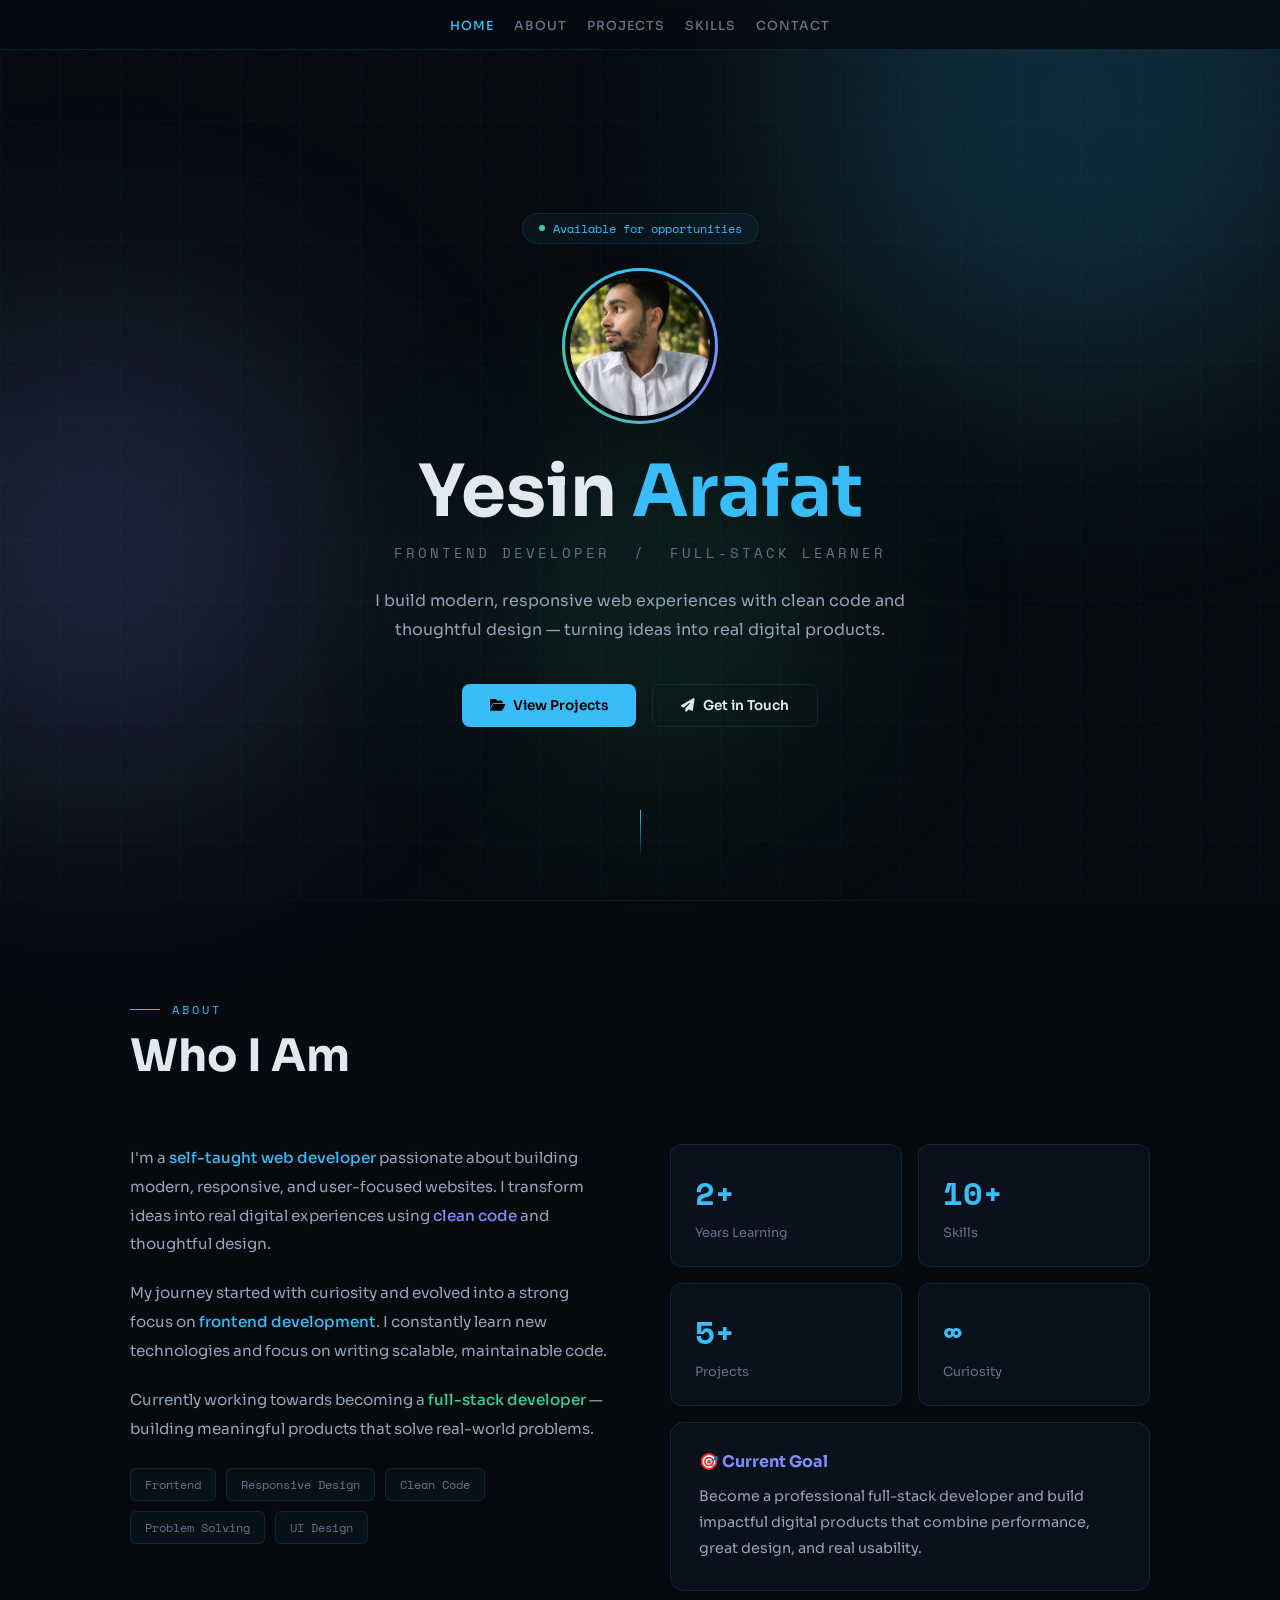
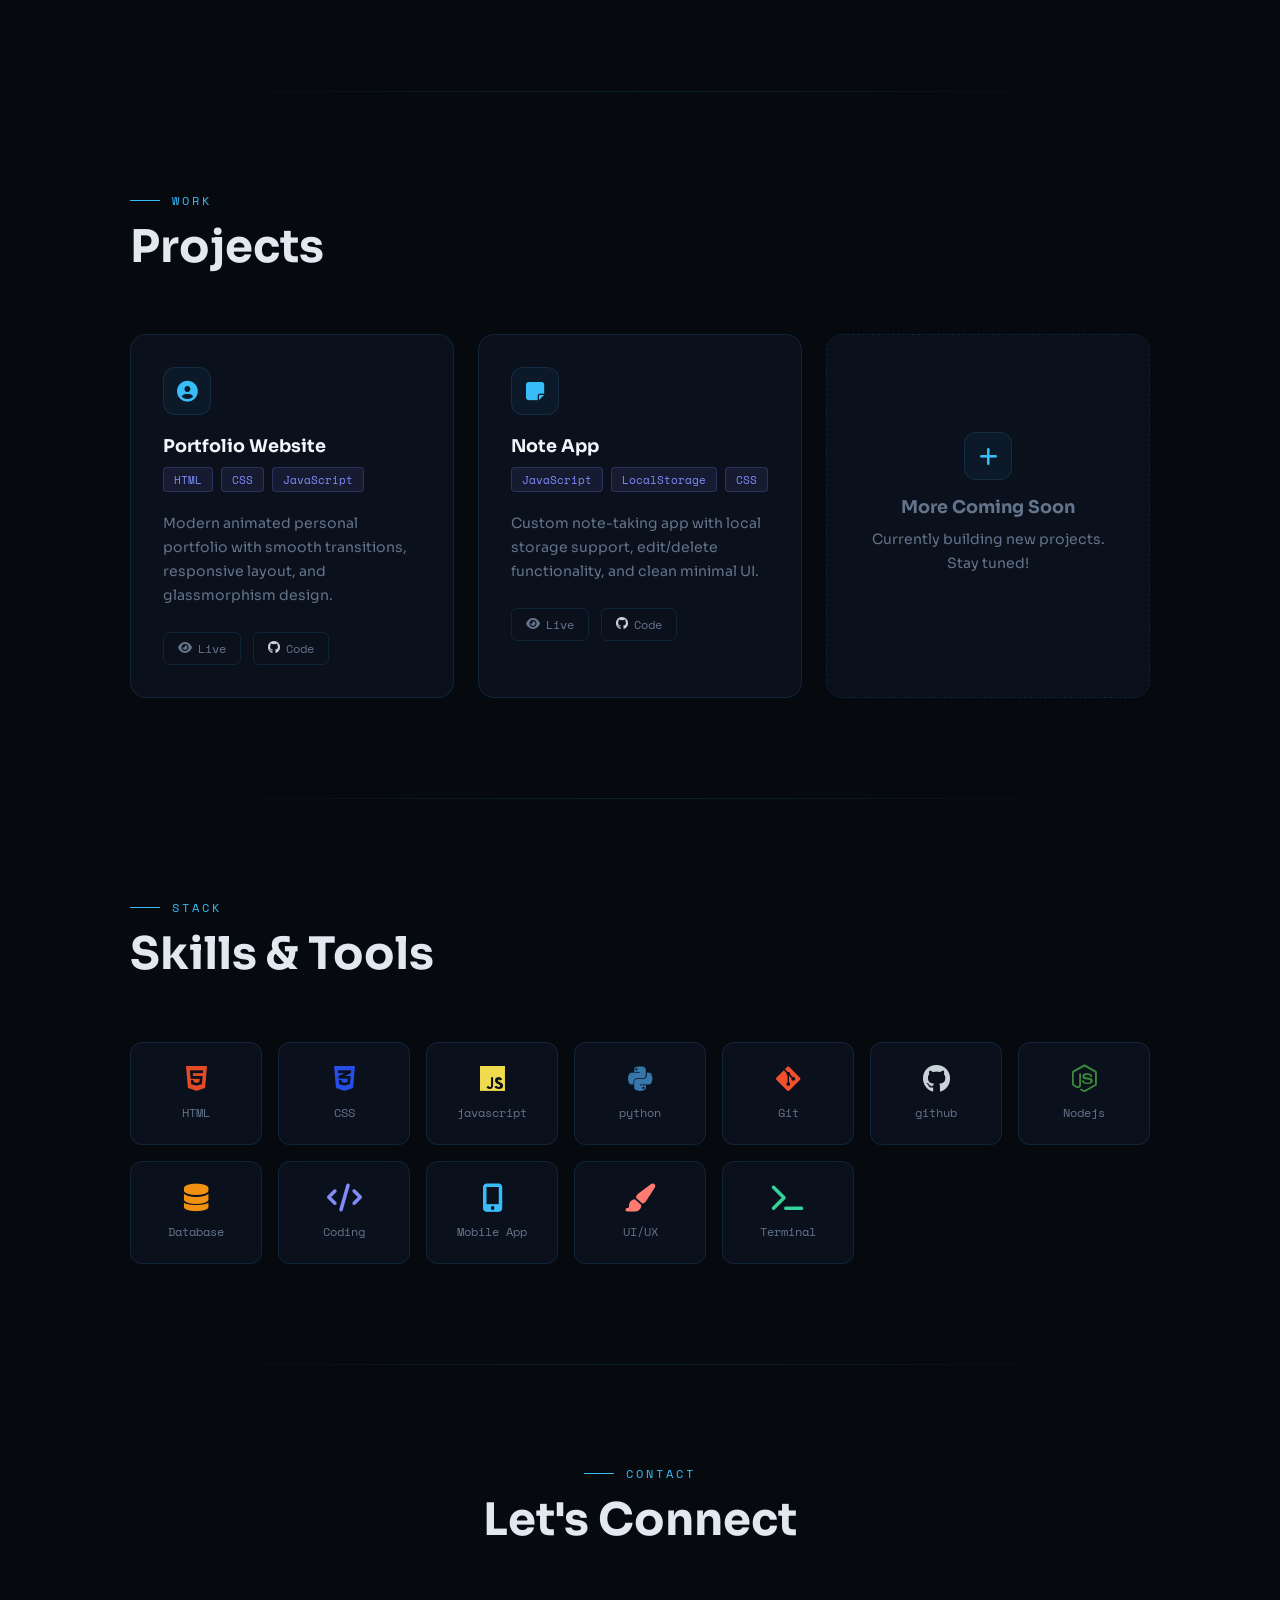
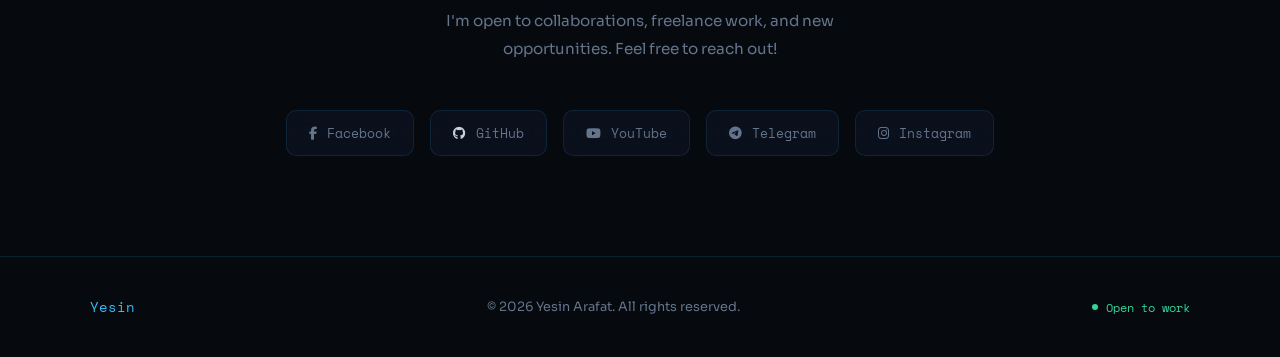
==== commit a46d317e: "update | v1.0.4" ====
--- a/index.html
+++ b/index.html
@@ -1,388 +1,466 @@
-<!DOCTYPE html>
+<!doctype html>
 <html lang="en">
-<head>
-  <meta charset="UTF-8" />
-<meta name="viewport" content="width=device-width, initial-scale=1.0" />
-<title>Yesin Arafat — Developer</title>
-<link href="https://fonts.googleapis.com/css2?family=Space+Mono:ital,wght@0,400;0,700;1,400&family=Sora:wght@300;400;500;600;700&display=swap" rel="stylesheet">
-<link rel="stylesheet" href="https://cdnjs.cloudflare.com/ajax/libs/font-awesome/6.5.0/css/all.min.css">
-<link rel="stylesheet" href="styles/style.css">
-  <link rel="stylesheet" href="nav/nav.css">
-</head>
-<body>
-<!-- GLOW ORBS -->
-<div class="orb orb-1"></div>
-<div class="orb orb-2"></div>
-<div class="orb orb-3"></div>
-
-<!-- NAVBAR -->
-<nav>
-<ul class="nav-links">
-<li><a href="#home">Home</a></li>
-<li><a href="#about">About</a></li>
-<li><a href="#projects">Projects</a></li>
-<li><a href="#skills">Skills</a></li>
-<li><a href="#contact">Contact</a></li>
-</ul>
-</nav>
-
-<main>
-
-<!-- HERO -->
-<section id="home" style="position:relative;">
-<div class="hero-badge">
-<span class="dot"></span>
-Available for opportunities
-</div>
-
-<div class="avatar-wrap">
-<div class="avatar-ring"></div>
-<div class="avatar-ring-inner"></div>
-<img src="images/profile.png" alt="Yesin Arafat" onerror="this.style.background='linear-gradient(135deg,#38bdf8,#818cf8)';this.style.display='flex';this.style.alignItems='center';this.style.justifyContent='center';this.style.fontSize='3rem';this.removeAttribute('onerror')">
-</div>
-
-<h1 class="hero-name">
-Yesin <span class="accent">Arafat</span>
-</h1>
-
-<p class="hero-title">
-Frontend Developer &nbsp;/&nbsp; Full-Stack Learner
-</p>
-
-<p class="hero-desc">
-I build modern, responsive web experiences with clean code and thoughtful design — turning ideas into real digital products.
-</p>
-
-<div class="hero-cta">
-<a href="#projects" class="btn btn-primary">
-<i class="fas fa-folder-open"></i> View Projects
-</a>
-<a href="#contact" class="btn btn-ghost">
-<i class="fas fa-paper-plane"></i> Get in Touch
-</a>
-</div>
-
-<div class="scroll-hint">
-
-<div class="scroll-line"></div>
-</div>
-</section>
-
-<!-- DIVIDER -->
-<div class="section-divider">
-<div class="divider-line"></div>
-</div>
-
-<!-- ABOUT -->
-<section id="about">
-<div class="section">
-<div class="section-label reveal">
-About
-</div>
-<h2 class="section-title reveal">Who I Am</h2>
-
-<div class="about-grid">
-<div class="about-text reveal">
-<p>
-I'm a <span class="hl">self-taught web developer</span> passionate about building modern, responsive, and user-focused websites. I transform ideas into real digital experiences using <span class="hl2">clean code</span> and thoughtful design.
-</p>
-<p>
-My journey started with curiosity and evolved into a strong focus on <span class="hl">frontend development</span>. I constantly learn new technologies and focus on writing scalable, maintainable code.
-</p>
-<p>
-Currently working towards becoming a <span class="hl3">full-stack developer</span> — building meaningful products that solve real-world problems.
-</p>
-<div class="about-tags">
-<span class="tag">Frontend</span>
-<span class="tag">Responsive Design</span>
-<span class="tag">Clean Code</span>
-<span class="tag">Problem Solving</span>
-<span class="tag">UI Design</span>
-</div>
-</div>
-
-<div>
-<div class="about-stats reveal">
-<div class="stat-card">
-<span class="num">2+</span>
-<span class="label">Years Learning</span>
-</div>
-<div class="stat-card">
-<span class="num">10+</span>
-<span class="label">Skills</span>
-</div>
-<div class="stat-card">
-<span class="num">5+</span>
-<span class="label">Projects</span>
-</div>
-<div class="stat-card">
-<span class="num">∞</span>
-<span class="label">Curiosity</span>
-</div>
-</div>
-
-<div class="about-info reveal" style="margin-top:16px;">
-<h3>🎯 Current Goal</h3>
-<p>
-Become a professional full-stack developer and build impactful digital products that combine performance, great design, and real usability.
-</p>
-</div>
-</div>
-</div>
-</div>
-</section>
-
-<!-- DIVIDER -->
-<div class="section-divider">
-<div class="divider-line"></div>
-</div>
-
-<!-- PROJECTS -->
-<section id="projects">
-<div class="section">
-<div class="section-label reveal">
-Work
-</div>
-<h2 class="section-title reveal">Projects</h2>
-
-<div class="projects-grid">
-
-<div class="project-card reveal">
-<div class="project-icon">
-<i class="fas fa-user-circle"></i>
-</div>
-<h3>Portfolio Website</h3>
-<div class="project-stack">
-<span class="stack-tag">HTML</span>
-<span class="stack-tag">CSS</span>
-<span class="stack-tag">JavaScript</span>
-</div>
-<p>
-Modern animated personal portfolio with smooth transitions, responsive layout, and glassmorphism design.
-</p>
-<div class="project-links">
-<a href="#" target="_blank"><i class="fas fa-eye"></i> Live</a>
-<a href="#" target="_blank"><i class="fab fa-github"></i> Code</a>
-</div>
-</div>
-
-<div class="project-card reveal">
-<div class="project-icon">
-<i class="fas fa-sticky-note"></i>
-</div>
-<h3>Note App</h3>
-<div class="project-stack">
-<span class="stack-tag">JavaScript</span>
-<span class="stack-tag">LocalStorage</span>
-<span class="stack-tag">CSS</span>
-</div>
-<p>
-Custom note-taking app with local storage support, edit/delete functionality, and clean minimal UI.
-</p>
-<div class="project-links">
-<a href="#" target="_blank"><i class="fas fa-eye"></i> Live</a>
-<a href="#" target="_blank"><i class="fab fa-github"></i> Code</a>
-</div>
-</div>
-
-<!-- Placeholder card for more projects -->
-<div class="project-card reveal" style="border-style: dashed; display:flex; flex-direction:column; align-items:center; justify-content:center; text-align:center; min-height:250px;">
-<div class="project-icon" style="margin:0 auto 16px;">
-<i class="fas fa-plus"></i>
-</div>
-<h3 style="color:var(--muted);">More Coming Soon</h3>
-<p>
-Currently building new projects. Stay tuned!
-</p>
-</div>
-
-</div>
-</div>
-</section>
-
-<!-- DIVIDER -->
-<div class="section-divider">
-<div class="divider-line"></div>
-</div>
-
-<!-- SKILLS -->
-<section id="skills">
-<div class="section">
-<div class="section-label reveal">
-Stack
-</div>
-<h2 class="section-title reveal">Skills & Tools</h2>
-
-<div class="skills-grid">
-<div class="skill-box reveal"
-style="--skill-color:#e34c26"
-onclick="openContent('html5')">
-<i class="fab fa-html5"></i>
-<p>
-HTML
-</p>
-</div>
-
-<div class="skill-box reveal"
-style="--skill-color:#264de4"
-onclick="openContent('css3')">
-<i class="fab fa-css3-alt"></i>
-<p>
-CSS
-</p>
-</div>
-
-<div class="skill-box reveal"
-style="--skill-color:#f0db4f"
-onclick="openContent('javascript')">
-<i class="fab fa-js"></i>
-<p>
-javascript
-</p>
-</div>
-
-<div class="skill-box reveal"
-style="--skill-color:#3776ab"
-onclick="openContent('python')">
-<i class="fab fa-python"></i>
-<p>
-python
-</p>
-</div>
-
-<div class="skill-box reveal"
-style="--skill-color:#f1502f"
-onclick="openContent('git')">
-<i class="fab fa-git-alt"></i>
-<p>
-Git
-</p>
-</div>
-
-<div class="skill-box reveal"
-style="--skill-color:#c9d1d9"
-onclick="openContent('github')">
-<i class="fab fa-github"></i>
-<p>
-github
-</p>
-</div>
-
-<div class="skill-box reveal"
-style="--skill-color:#3c873a"
-onclick="openContent('nodejs')">
-<i class="fab fa-node-js"></i>
-<p>
-Nodejs
-</p>
-</div>
-
-<div class="skill-box reveal"
-style="--skill-color:#f29111"
-onclick="openContent('database')">
-<i class="fas fa-database"></i>
-<p>
-Database
-</p>
-</div>
-
-<div class="skill-box reveal"
-style="--skill-color:#818cf8"
-onclick="openContent('programming')">
-<i class="fas fa-code"></i>
-<p>
-Coding
-</p>
-</div>
-
-<div class="skill-box reveal"
-style="--skill-color:#38bdf8"
-onclick="openContent('mobile-app')">
-<i class="fas fa-mobile-alt"></i>
-<p>
-Mobile App
-</p>
-</div>
-
-<div class="skill-box reveal"
-style="--skill-color:#ff7b72"
-onclick="openContent('ui-ux-design')">
-<i class="fas fa-paint-brush"></i>
-<p>
-UI/XI
-</p>
-</div>
-
-<div class="skill-box reveal"
-style="--skill-color:#34d399"
-onclick="openContent('terminal')">
-<i class="fas fa-terminal"></i>
-<p>
-Terminal
-</p>
-</div>
-
-
-</div>
-</div>
-</section>
-
-<!-- DIVIDER -->
-<div class="section-divider">
-<div class="divider-line"></div>
-</div>
-
-<!-- CONTACT -->
-<section id="contact">
-<div class="section" style="text-align:center;">
-<div class="section-label reveal" style="justify-content:center;">
-Contact
-</div>
-<h2 class="section-title reveal">Let's Connect</h2>
-<p class="reveal" style="color:var(--muted);max-width:480px;margin:0 auto 48px;line-height:1.8;font-size:0.95rem;">
-I'm open to collaborations, freelance work, and new opportunities. Feel free to reach out!
-</p>
-
-<div class="social-row reveal">
-<a href="https://www.facebook.com/yesin.woow" target="_blank" class="social-link">
-<i class="fab fa-facebook-f"></i> Facebook
-</a>
-<a href="https://github.com/yesinwoow" target="_blank" class="social-link">
-<i class="fab fa-github"></i> GitHub
-</a>
-<a href="https://youtube.com/@yesinwoow" target="_blank" class="social-link">
-<i class="fab fa-youtube"></i> YouTube
-</a>
-<a href="https://t.me/Yesinwoow" target="_blank" class="social-link">
-<i class="fab fa-telegram-plane"></i> Telegram
-</a>
-<a href="https://www.instagram.com/yesinwoow" target="_blank" class="social-link">
-<i class="fab fa-instagram"></i> Instagram
-</a>
-</div>
-</div>
-</section>
-
-</main>
-
-<!-- FOOTER -->
-<footer>
-<div class="footer-inner">
-<div class="footer-logo">
-Yesin
-</div>
-<p class="footer-copy">
-© 2026 Yesin Arafat. All rights reserved.
-</p>
-<div class="footer-status">
-<span class="status-dot"></span>
-Open to work
-</div>
-</div>
-</footer>
-<script src="JavaScript/script.js"></script>
-<script src="script.js"></script>
-<script src="nav/nav.js"></script>
-
-</body>
-</html>+    <head>
+        <meta charset="UTF-8" />
+        <meta name="viewport" content="width=device-width, initial-scale=1.0" />
+        <title>Yesin Arafat — Developer</title>
+        <link
+            href="https://fonts.googleapis.com/css2?family=Space+Mono:ital,wght@0,400;0,700;1,400&family=Sora:wght@300;400;500;600;700&display=swap"
+            rel="stylesheet"
+        />
+        <link
+            rel="stylesheet"
+            href="https://cdnjs.cloudflare.com/ajax/libs/font-awesome/6.5.0/css/all.min.css"
+        />
+        <link rel="stylesheet" href="styles/style.css" />
+        <link rel="stylesheet" href="nav/nav.css" />
+    </head>
+    <body>
+        <!-- GLOW ORBS -->
+        <div class="orb orb-1"></div>
+        <div class="orb orb-2"></div>
+        <div class="orb orb-3"></div>
+
+        <!-- NAVBAR -->
+        <nav>
+            <ul class="nav-links">
+                <li><a href="#home">Home</a></li>
+                <li><a href="#about">About</a></li>
+                <li><a href="#projects">Projects</a></li>
+                <li><a href="#skills">Skills</a></li>
+                <li><a href="#contact">Contact</a></li>
+            </ul>
+        </nav>
+
+        <main>
+            <!-- HERO -->
+            <section id="home" style="position: relative">
+                <div class="hero-badge">
+                    <span class="dot"></span>
+                    Available for opportunities
+                </div>
+
+                <div class="avatar-wrap">
+                    <div class="avatar-ring"></div>
+                    <div class="avatar-ring-inner"></div>
+                    <img
+                        src="images/profile.png"
+                        alt="Yesin Arafat"
+                        onerror="
+                            this.src =
+                                'https://via.placeholder.com/150/38bdf8/ffffff?text=YA'
+                        "
+                    />
+                </div>
+
+                <h1 class="hero-name">
+                    Yesin <span class="accent">Arafat</span>
+                </h1>
+
+                <p class="hero-title">
+                    Frontend Developer &nbsp;/&nbsp; Full-Stack Learner
+                </p>
+
+                <p class="hero-desc">
+                    I build modern, responsive web experiences with clean code
+                    and thoughtful design — turning ideas into real digital
+                    products.
+                </p>
+
+                <div class="hero-cta">
+                    <a href="#projects" class="btn btn-primary">
+                        <i class="fas fa-folder-open"></i> View Projects
+                    </a>
+                    <a href="#contact" class="btn btn-ghost">
+                        <i class="fas fa-paper-plane"></i> Get in Touch
+                    </a>
+                </div>
+
+                <div class="scroll-hint">
+                    <div class="scroll-line"></div>
+                </div>
+            </section>
+
+            <!-- DIVIDER -->
+            <div class="section-divider">
+                <div class="divider-line"></div>
+            </div>
+
+            <!-- ABOUT -->
+            <section id="about">
+                <div class="section">
+                    <div class="section-label reveal">About</div>
+                    <h2 class="section-title reveal">Who I Am</h2>
+
+                    <div class="about-grid">
+                        <div class="about-text reveal">
+                            <p>
+                                I'm a
+                                <span class="hl"
+                                    >self-taught web developer</span
+                                >
+                                passionate about building modern, responsive,
+                                and user-focused websites. I transform ideas
+                                into real digital experiences using
+                                <span class="hl2">clean code</span> and
+                                thoughtful design.
+                            </p>
+                            <p>
+                                My journey started with curiosity and evolved
+                                into a strong focus on
+                                <span class="hl">frontend development</span>. I
+                                constantly learn new technologies and focus on
+                                writing scalable, maintainable code.
+                            </p>
+                            <p>
+                                Currently working towards becoming a
+                                <span class="hl3">full-stack developer</span> —
+                                building meaningful products that solve
+                                real-world problems.
+                            </p>
+                            <div class="about-tags">
+                                <span class="tag">Frontend</span>
+                                <span class="tag">Responsive Design</span>
+                                <span class="tag">Clean Code</span>
+                                <span class="tag">Problem Solving</span>
+                                <span class="tag">UI Design</span>
+                            </div>
+                        </div>
+
+                        <div>
+                            <div class="about-stats reveal">
+                                <div class="stat-card">
+                                    <span class="num">2+</span>
+                                    <span class="label">Years Learning</span>
+                                </div>
+                                <div class="stat-card">
+                                    <span class="num">10+</span>
+                                    <span class="label">Skills</span>
+                                </div>
+                                <div class="stat-card">
+                                    <span class="num">5+</span>
+                                    <span class="label">Projects</span>
+                                </div>
+                                <div class="stat-card">
+                                    <span class="num">∞</span>
+                                    <span class="label">Curiosity</span>
+                                </div>
+                            </div>
+
+                            <div
+                                class="about-info reveal"
+                                style="margin-top: 16px"
+                            >
+                                <h3>🎯 Current Goal</h3>
+                                <p>
+                                    Become a professional full-stack developer
+                                    and build impactful digital products that
+                                    combine performance, great design, and real
+                                    usability.
+                                </p>
+                            </div>
+                        </div>
+                    </div>
+                </div>
+            </section>
+
+            <!-- DIVIDER -->
+            <div class="section-divider">
+                <div class="divider-line"></div>
+            </div>
+
+            <!-- PROJECTS -->
+            <section id="projects">
+                <div class="section">
+                    <div class="section-label reveal">Work</div>
+                    <h2 class="section-title reveal">Projects</h2>
+
+                    <div class="projects-grid">
+                        <div class="project-card reveal">
+                            <div class="project-icon">
+                                <i class="fas fa-user-circle"></i>
+                            </div>
+                            <h3>Portfolio Website</h3>
+                            <div class="project-stack">
+                                <span class="stack-tag">HTML</span>
+                                <span class="stack-tag">CSS</span>
+                                <span class="stack-tag">JavaScript</span>
+                            </div>
+                            <p>
+                                Modern animated personal portfolio with smooth
+                                transitions, responsive layout, and
+                                glassmorphism design.
+                            </p>
+                            <div class="project-links">
+                                <a href="#" target="_blank"
+                                    ><i class="fas fa-eye"></i> Live</a
+                                >
+                                <a href="#" target="_blank"
+                                    ><i class="fab fa-github"></i> Code</a
+                                >
+                            </div>
+                        </div>
+
+                        <div class="project-card reveal">
+                            <div class="project-icon">
+                                <i class="fas fa-sticky-note"></i>
+                            </div>
+                            <h3>Note App</h3>
+                            <div class="project-stack">
+                                <span class="stack-tag">JavaScript</span>
+                                <span class="stack-tag">LocalStorage</span>
+                                <span class="stack-tag">CSS</span>
+                            </div>
+                            <p>
+                                Custom note-taking app with local storage
+                                support, edit/delete functionality, and clean
+                                minimal UI.
+                            </p>
+                            <div class="project-links">
+                                <a href="#" target="_blank"
+                                    ><i class="fas fa-eye"></i> Live</a
+                                >
+                                <a href="#" target="_blank"
+                                    ><i class="fab fa-github"></i> Code</a
+                                >
+                            </div>
+                        </div>
+
+                        <!-- Placeholder card for more projects -->
+                        <div
+                            class="project-card reveal"
+                            style="
+                                border-style: dashed;
+                                display: flex;
+                                flex-direction: column;
+                                align-items: center;
+                                justify-content: center;
+                                text-align: center;
+                                min-height: 250px;
+                            "
+                        >
+                            <div
+                                class="project-icon"
+                                style="margin: 0 auto 16px"
+                            >
+                                <i class="fas fa-plus"></i>
+                            </div>
+                            <h3 style="color: var(--muted)">
+                                More Coming Soon
+                            </h3>
+                            <p>Currently building new projects. Stay tuned!</p>
+                        </div>
+                    </div>
+                </div>
+            </section>
+
+            <!-- DIVIDER -->
+            <div class="section-divider">
+                <div class="divider-line"></div>
+            </div>
+
+            <!-- SKILLS -->
+            <section id="skills">
+                <div class="section">
+                    <div class="section-label reveal">Stack</div>
+                    <h2 class="section-title reveal">Skills & Tools</h2>
+
+                    <div class="skills-grid">
+                        <div
+                            class="skill-box reveal"
+                            style="--skill-color: #e34c26"
+                            onclick="openContent('html5')"
+                        >
+                            <i class="fab fa-html5"></i>
+                            <p>HTML</p>
+                        </div>
+
+                        <div
+                            class="skill-box reveal"
+                            style="--skill-color: #264de4"
+                            onclick="openContent('css3')"
+                        >
+                            <i class="fab fa-css3-alt"></i>
+                            <p>CSS</p>
+                        </div>
+
+                        <div
+                            class="skill-box reveal"
+                            style="--skill-color: #f0db4f"
+                            onclick="openContent('javascript')"
+                        >
+                            <i class="fab fa-js"></i>
+                            <p>javascript</p>
+                        </div>
+
+                        <div
+                            class="skill-box reveal"
+                            style="--skill-color: #3776ab"
+                            onclick="openContent('python')"
+                        >
+                            <i class="fab fa-python"></i>
+                            <p>python</p>
+                        </div>
+
+                        <div
+                            class="skill-box reveal"
+                            style="--skill-color: #f1502f"
+                            onclick="openContent('git')"
+                        >
+                            <i class="fab fa-git-alt"></i>
+                            <p>Git</p>
+                        </div>
+
+                        <div
+                            class="skill-box reveal"
+                            style="--skill-color: #c9d1d9"
+                            onclick="openContent('github')"
+                        >
+                            <i class="fab fa-github"></i>
+                            <p>github</p>
+                        </div>
+
+                        <div
+                            class="skill-box reveal"
+                            style="--skill-color: #3c873a"
+                            onclick="openContent('nodejs')"
+                        >
+                            <i class="fab fa-node-js"></i>
+                            <p>Nodejs</p>
+                        </div>
+
+                        <div
+                            class="skill-box reveal"
+                            style="--skill-color: #f29111"
+                            onclick="openContent('database')"
+                        >
+                            <i class="fas fa-database"></i>
+                            <p>Database</p>
+                        </div>
+
+                        <div
+                            class="skill-box reveal"
+                            style="--skill-color: #818cf8"
+                            onclick="openContent('programming')"
+                        >
+                            <i class="fas fa-code"></i>
+                            <p>Coding</p>
+                        </div>
+
+                        <div
+                            class="skill-box reveal"
+                            style="--skill-color: #38bdf8"
+                            onclick="openContent('mobile-app')"
+                        >
+                            <i class="fas fa-mobile-alt"></i>
+                            <p>Mobile App</p>
+                        </div>
+
+                        <div
+                            class="skill-box reveal"
+                            style="--skill-color: #ff7b72"
+                            onclick="openContent('ui-ux-design')"
+                        >
+                            <i class="fas fa-paint-brush"> </i>
+                            <p>UI/UX</p>
+                        </div>
+                        <div
+                            class="skill-box reveal"
+                            style="--skill-color: #34d399"
+                            onclick="openContent('terminal')"
+                        >
+                            <i class="fas fa-terminal"></i>
+                            <p>Terminal</p>
+                        </div>
+                    </div>
+                </div>
+            </section>
+
+            <!-- DIVIDER -->
+            <div class="section-divider">
+                <div class="divider-line"></div>
+            </div>
+
+            <!-- CONTACT -->
+            <section id="contact">
+                <div class="section" style="text-align: center">
+                    <div
+                        class="section-label reveal"
+                        style="justify-content: center"
+                    >
+                        Contact
+                    </div>
+                    <h2 class="section-title reveal">Let's Connect</h2>
+                    <p
+                        class="reveal"
+                        style="
+                            color: var(--muted);
+                            max-width: 480px;
+                            margin: 0 auto 48px;
+                            line-height: 1.8;
+                            font-size: 0.95rem;
+                        "
+                    >
+                        I'm open to collaborations, freelance work, and new
+                        opportunities. Feel free to reach out!
+                    </p>
+
+                    <div class="social-row reveal">
+                        <a
+                            href="https://www.facebook.com/yesin.woow"
+                            target="_blank"
+                            class="social-link"
+                        >
+                            <i class="fab fa-facebook-f"></i> Facebook
+                        </a>
+                        <a
+                            href="https://github.com/yesinwoow"
+                            target="_blank"
+                            class="social-link"
+                        >
+                            <i class="fab fa-github"></i> GitHub
+                        </a>
+                        <a
+                            href="https://youtube.com/@yesinwoow"
+                            target="_blank"
+                            class="social-link"
+                        >
+                            <i class="fab fa-youtube"></i> YouTube
+                        </a>
+                        <a
+                            href="https://t.me/Yesinwoow"
+                            target="_blank"
+                            class="social-link"
+                        >
+                            <i class="fab fa-telegram-plane"></i> Telegram
+                        </a>
+                        <a
+                            href="https://www.instagram.com/yesinwoow"
+                            target="_blank"
+                            class="social-link"
+                        >
+                            <i class="fab fa-instagram"></i> Instagram
+                        </a>
+                    </div>
+                </div>
+            </section>
+        </main>
+
+        <!-- FOOTER -->
+        <footer>
+            <div class="footer-inner">
+                <div class="footer-logo">Yesin</div>
+                <p class="footer-copy">
+                    © 2026 Yesin Arafat. All rights reserved.
+                </p>
+                <div class="footer-status">
+                    <span class="status-dot"></span>
+                    Open to work
+                </div>
+            </div>
+        </footer>
+        <script src="JavaScript/script.js"></script>
+        <script src="script.js"></script>
+        <script src="nav/nav.js"></script>
+    </body>
+</html>
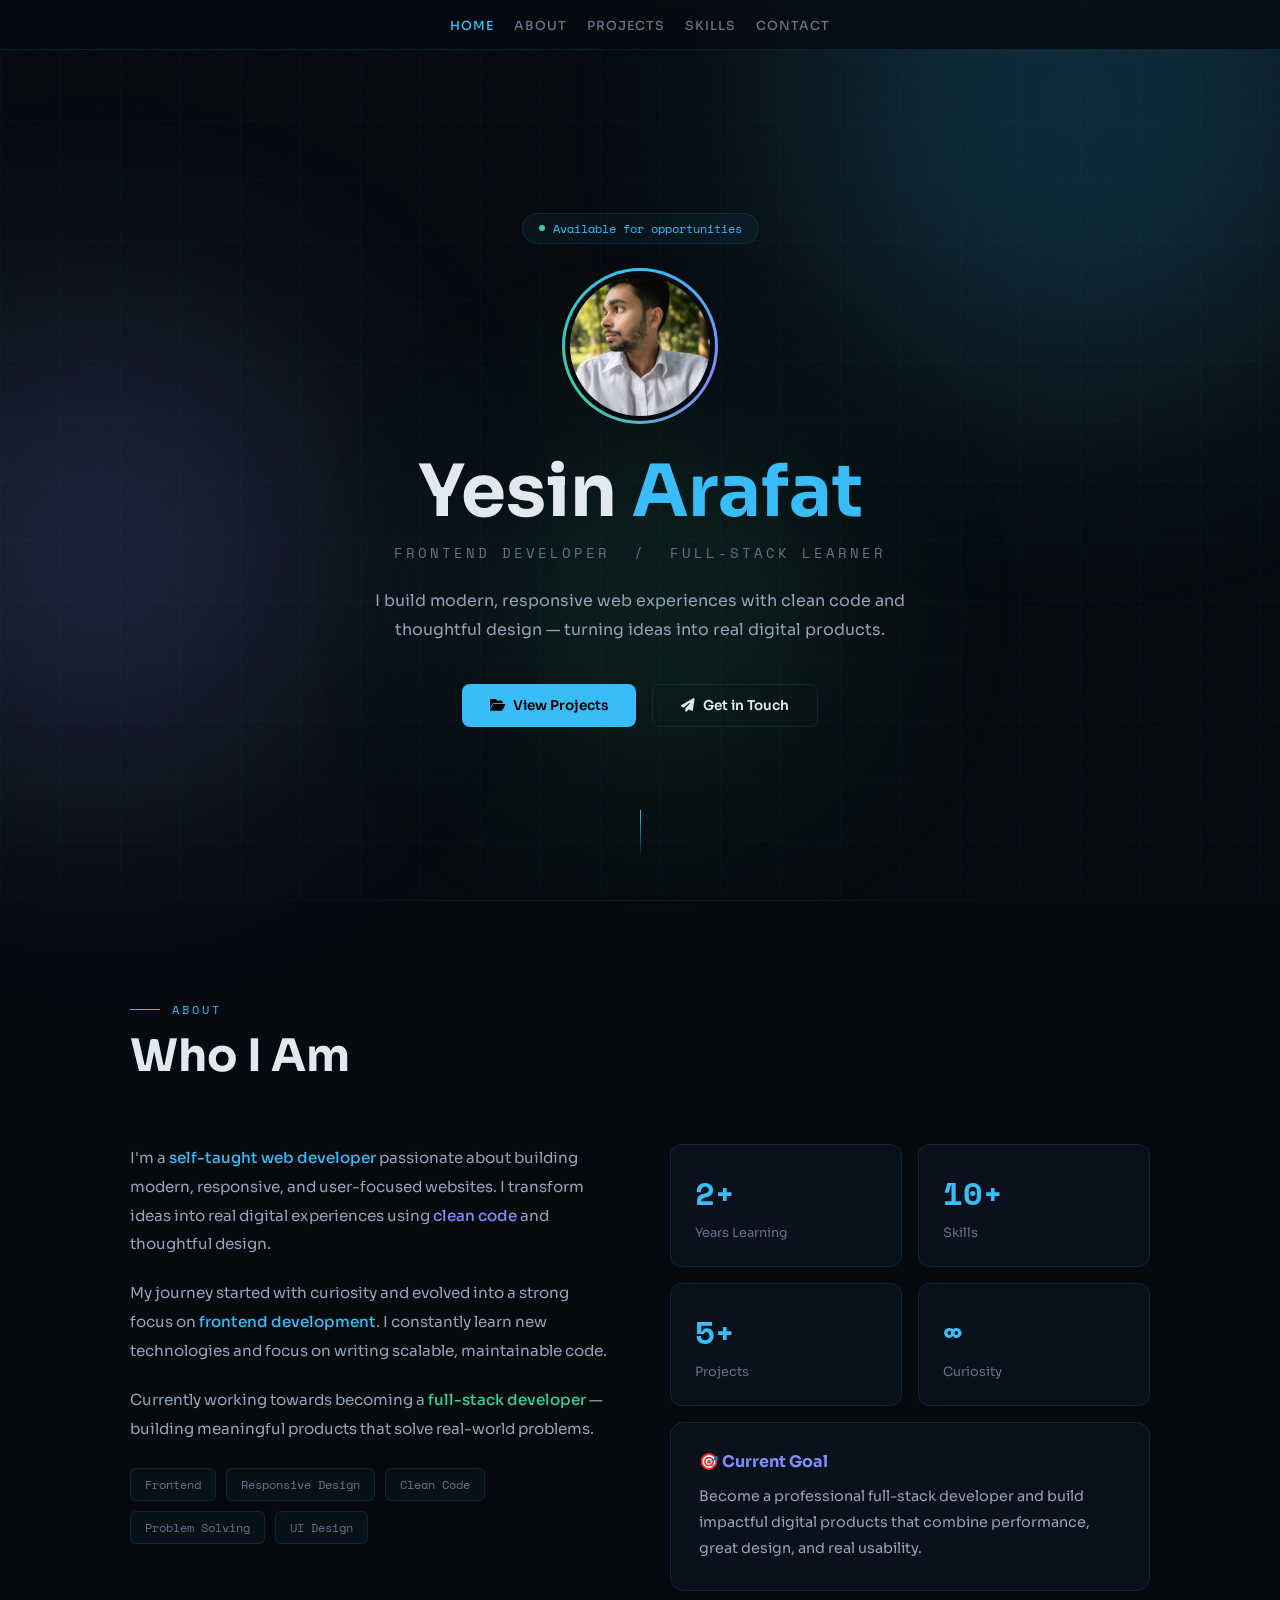
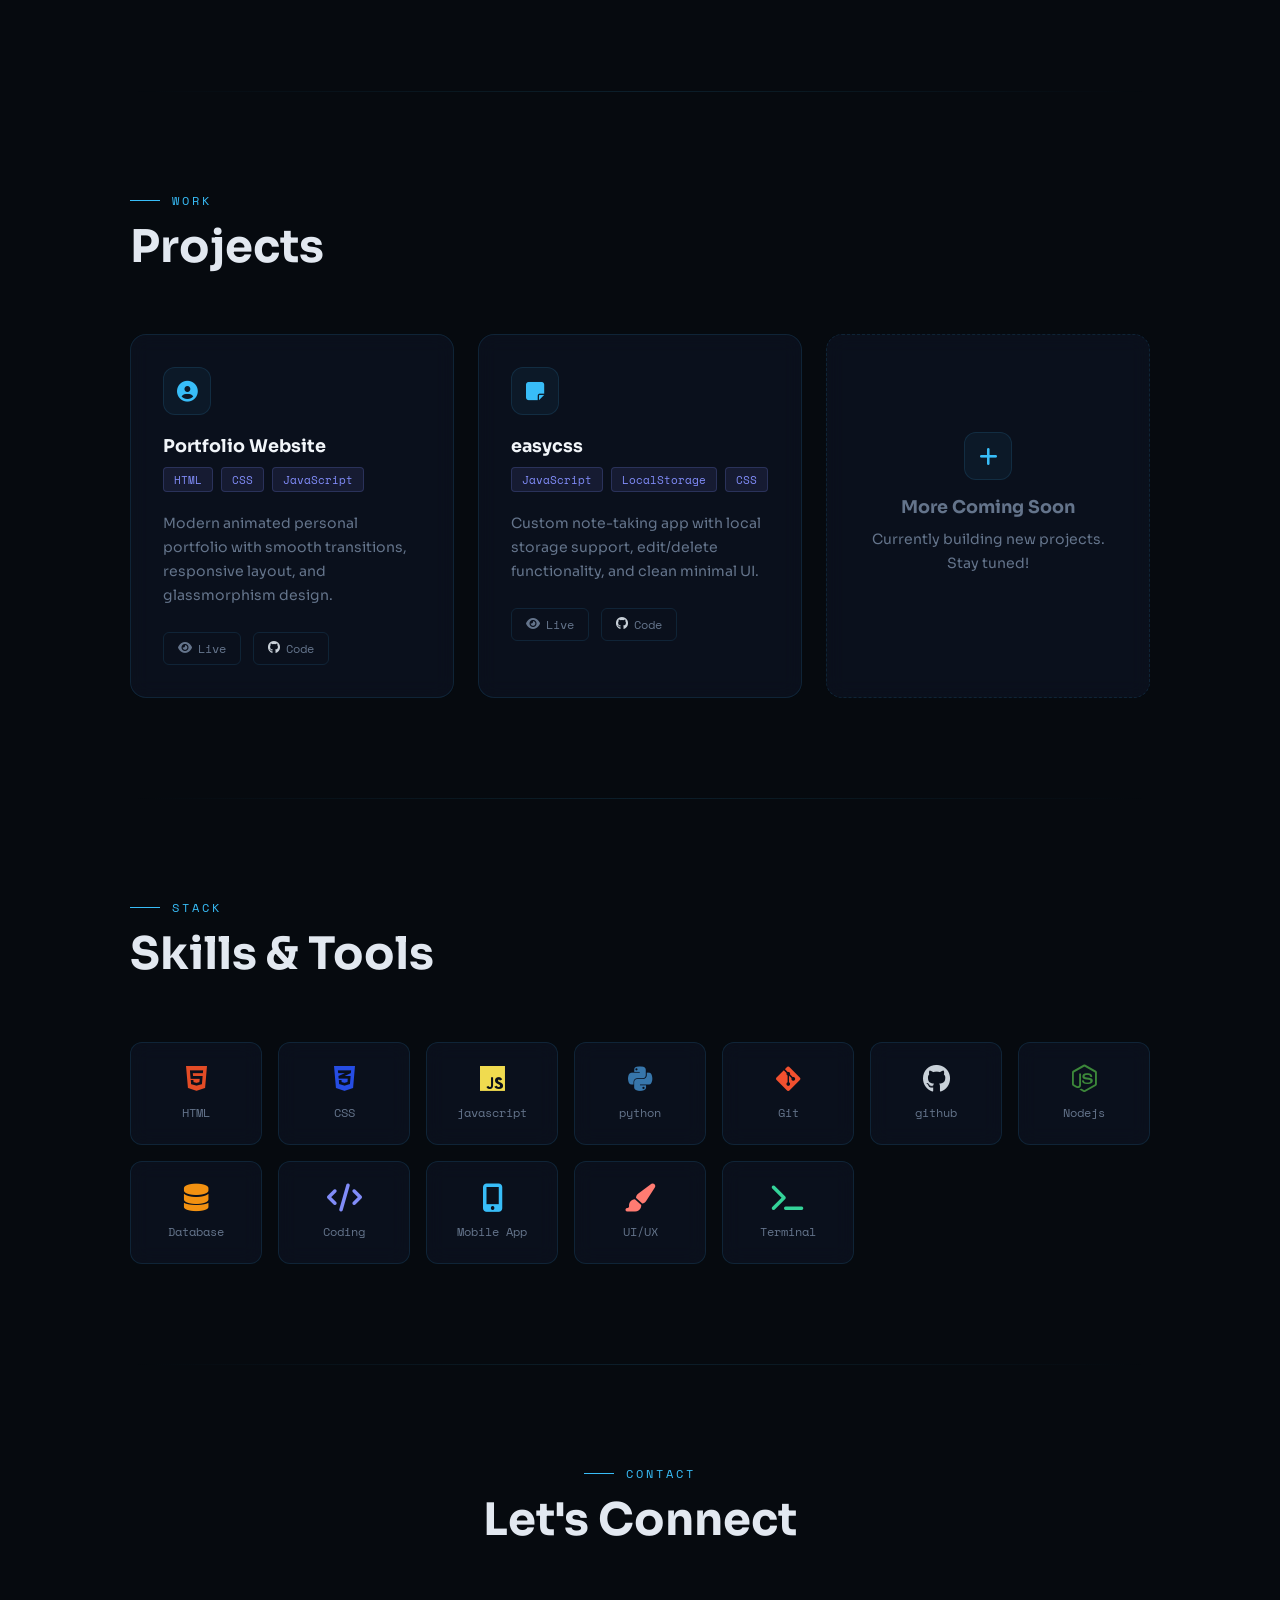
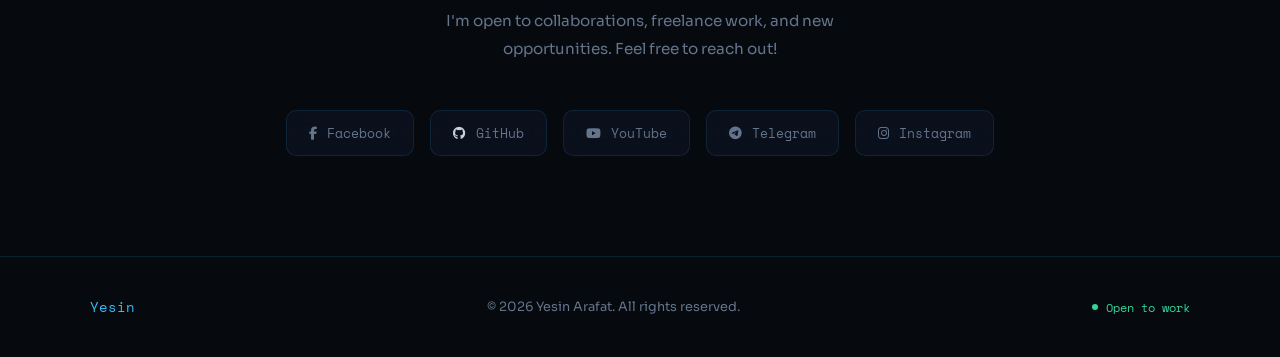
==== commit 8348b01d: "add easycss link in project | v1.0.5" ====
--- a/index.html
+++ b/index.html
@@ -205,7 +205,7 @@
                             <div class="project-icon">
                                 <i class="fas fa-sticky-note"></i>
                             </div>
-                            <h3>Note App</h3>
+                            <h3>easycss</h3>
                             <div class="project-stack">
                                 <span class="stack-tag">JavaScript</span>
                                 <span class="stack-tag">LocalStorage</span>
@@ -217,7 +217,7 @@
                                 minimal UI.
                             </p>
                             <div class="project-links">
-                                <a href="#" target="_blank"
+                                <a href="https://yesinwoow.github.io/easycss" target="_blank"
                                     ><i class="fas fa-eye"></i> Live</a
                                 >
                                 <a href="#" target="_blank"
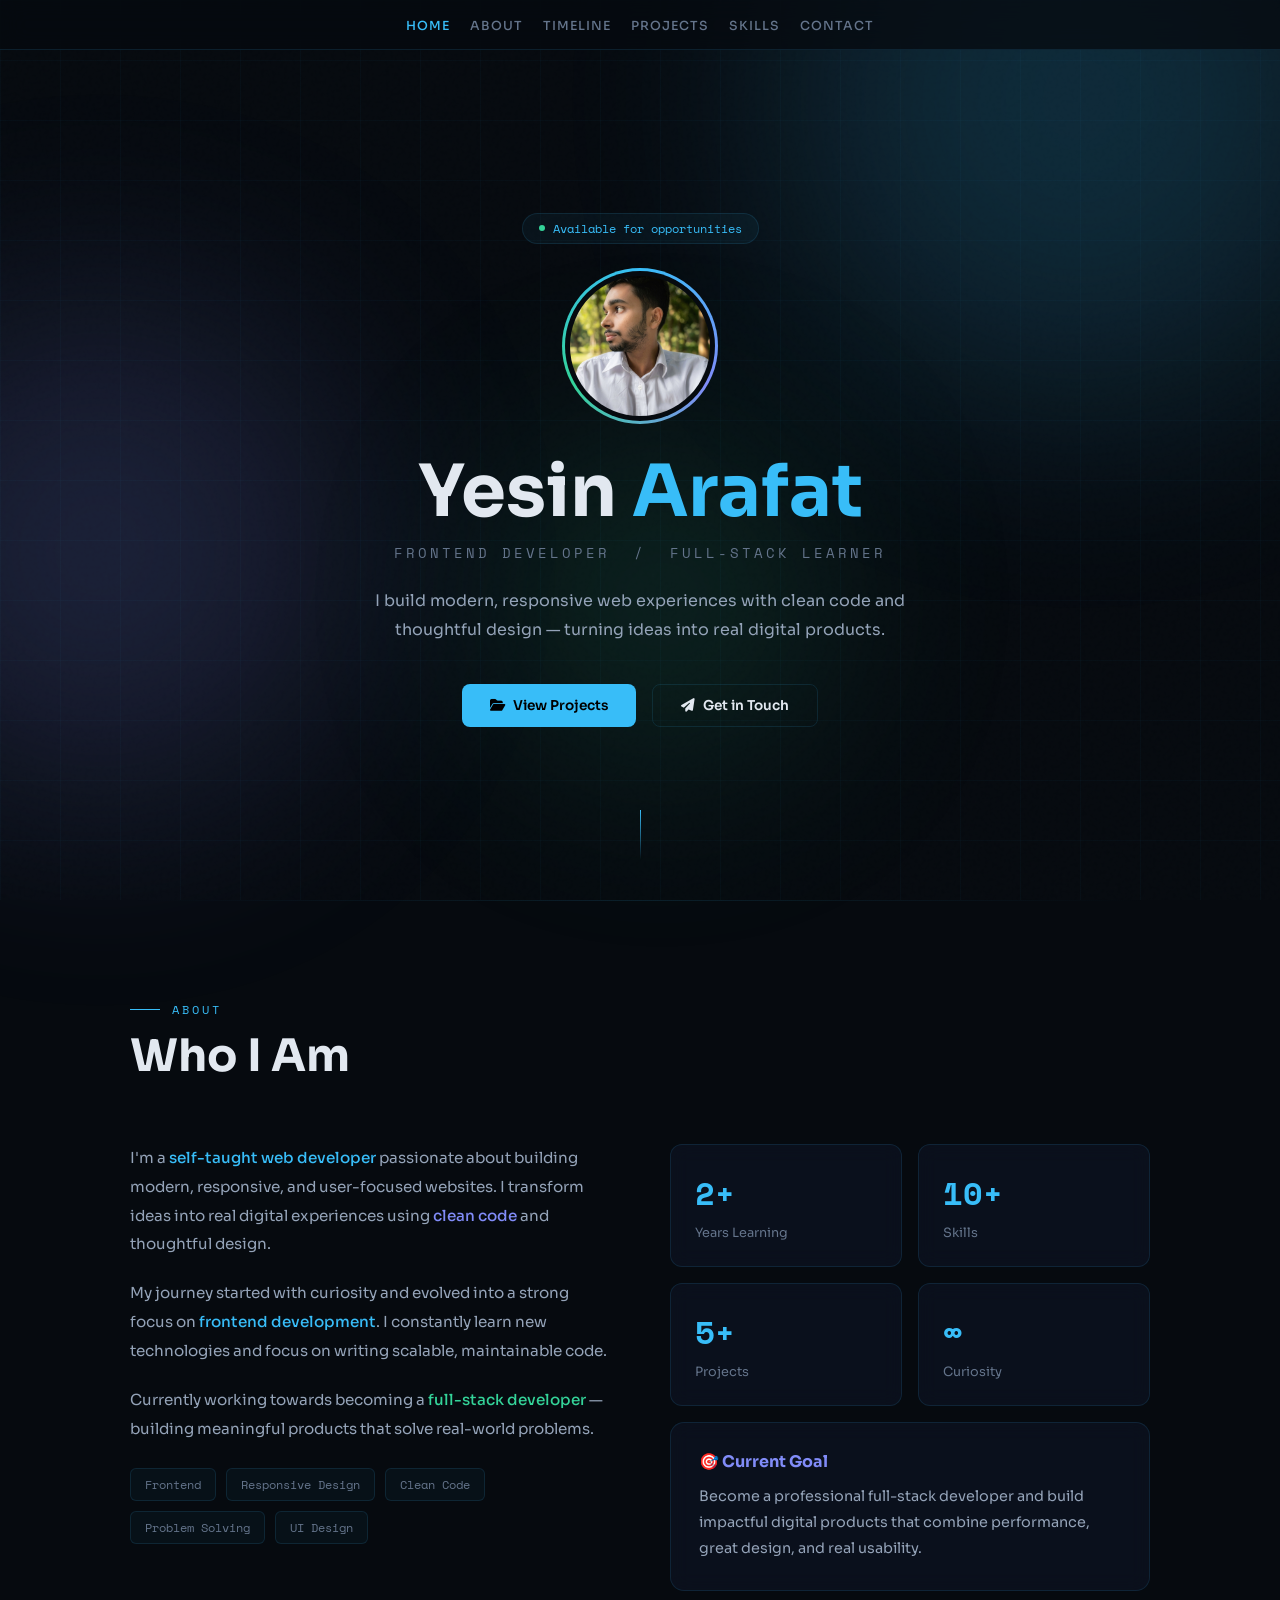
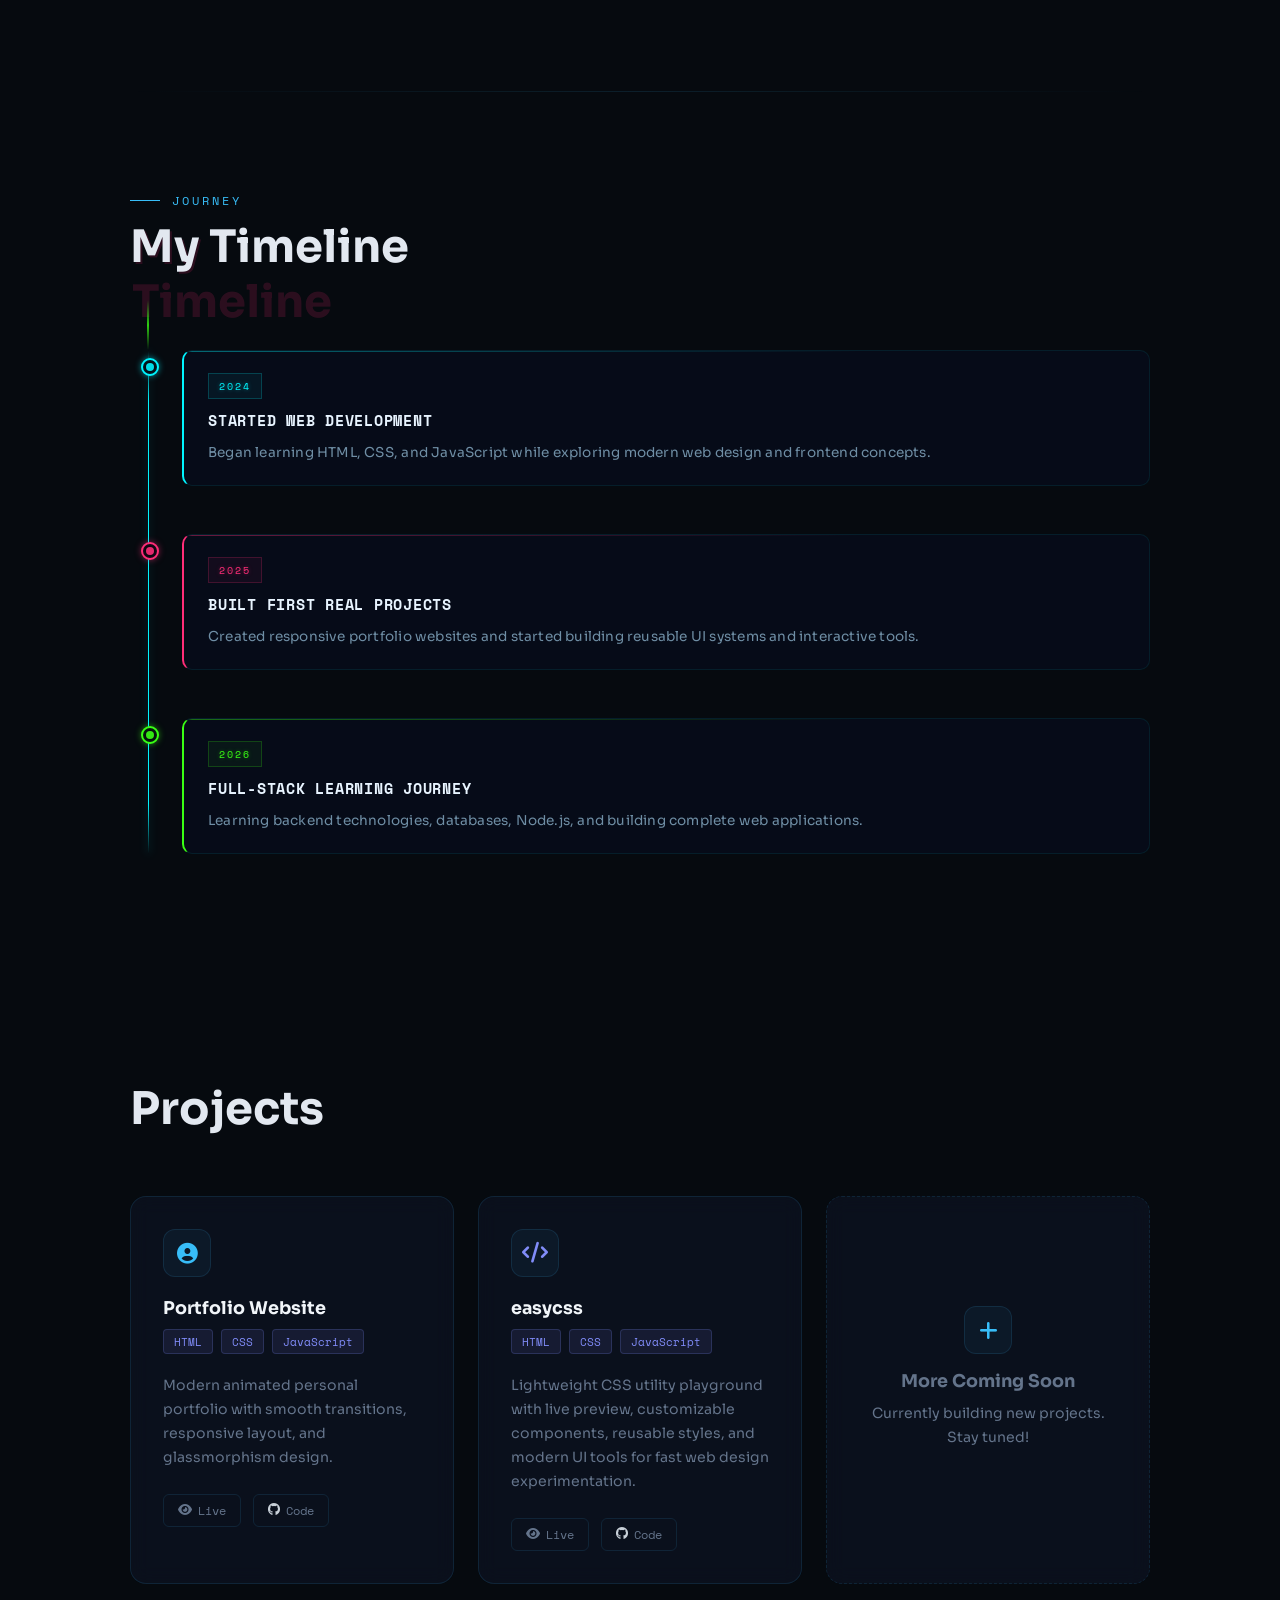
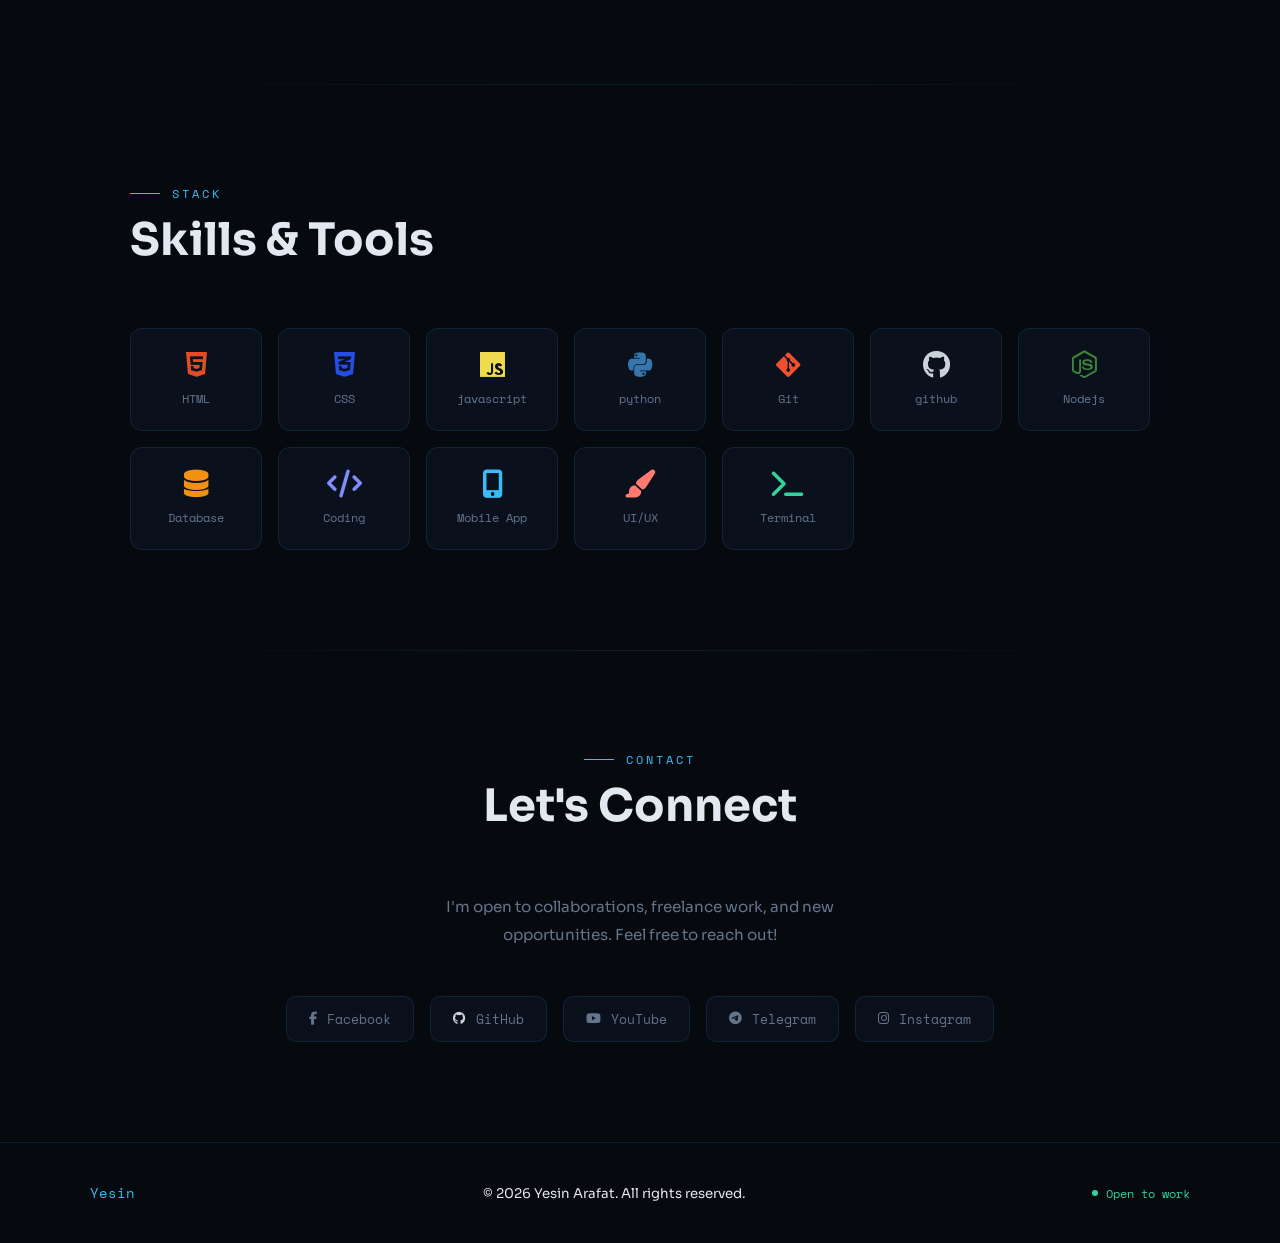
==== commit 172ecccf: "add timeline section | v1.0.12" ====
--- a/index.html
+++ b/index.html
@@ -1,20 +1,112 @@
 <!doctype html>
 <html lang="en">
-    <head>
-        <meta charset="UTF-8" />
-        <meta name="viewport" content="width=device-width, initial-scale=1.0" />
-        <title>Yesin Arafat — Developer</title>
+<head>
+    <meta charset="UTF-8" />
+
+    <meta
+        name="viewport"
+        content="width=device-width, initial-scale=1.0"
+    />
+
+    <title>
+        Yesin Arafat — Frontend Developer & Full-Stack Learner
+    </title>
+    <meta
+        name="description"
+        content="Yesin Arafat is a frontend developer and full-stack learner building modern, responsive, and user-focused web experiences with clean code and thoughtful design."
+    />
+
+    <meta
+        name="keywords"
+        content="Yesin Arafat, Frontend Developer, Full-Stack Developer, Web Developer, JavaScript, HTML, CSS, Portfolio"
+    />
+
+    <meta name="author" content="Yesin Arafat" />
+
+    <meta
+        name="robots"
+        content="index, follow"
+    />
+
+    <meta
+        name="theme-color"
+        content="#0f172a"
+    />
+    <meta
+        property="og:type"
+        content="website"
+    />
+    <meta
+        property="og:title"
+        content="Yesin Arafat — Developer Portfolio"
+    />
+    <meta
+        property="og:description"
+        content="Modern developer portfolio showcasing projects, skills, and creative web experiences by Yesin Arafat."
+    />
+    <meta
+        property="og:image"
+        content="images/preview.png"
+    />
+    <meta
+        property="og:site_name"
+        content="Yesin Portfolio"
+    />
+    <meta
+        name="twitter:card"
+        content="summary_large_image"
+    />
+    <meta
+        name="twitter:title"
+        content="Yesin Arafat — Developer Portfolio"
+    />
+    <meta
+        name="twitter:description"
+        content="Frontend developer portfolio with modern projects, animations, and responsive web experiences."
+    />
+    <meta
+        name="twitter:image"
+        content="images/preview.png"
+    />
+    <link
+        rel="preconnect"
+        href="https://fonts.googleapis.com"
+    />
+    <link
+        rel="preconnect"
+        href="https://fonts.gstatic.com"
+        crossorigin
+    />
+    <link
+        rel="preconnect"
+        href="https://cdnjs.cloudflare.com"
+    />
+    <link
+        href="https://fonts.googleapis.com/css2?family=Space+Mono:ital,wght@0,400;0,700;1,400&family=Sora:wght@300;400;500;600;700&display=swap"
+        rel="stylesheet"
+    />
+    <link
+        rel="stylesheet"
+        href="https://cdnjs.cloudflare.com/ajax/libs/font-awesome/6.5.0/css/all.min.css"
+    />
+    <link
+        rel="stylesheet"
+        href="styles/style.css"
+    />
         <link
-            href="https://fonts.googleapis.com/css2?family=Space+Mono:ital,wght@0,400;0,700;1,400&family=Sora:wght@300;400;500;600;700&display=swap"
-            rel="stylesheet"
-        />
-        <link
-            rel="stylesheet"
-            href="https://cdnjs.cloudflare.com/ajax/libs/font-awesome/6.5.0/css/all.min.css"
-        />
-        <link rel="stylesheet" href="styles/style.css" />
-        <link rel="stylesheet" href="nav/nav.css" />
-    </head>
+        rel="stylesheet"
+        href="styles/Timeline.css"
+    />
+    <link
+        rel="stylesheet"
+        href="nav/nav.css"
+    />
+    <link
+        rel="icon"
+        type="image/png"
+        href="images/favicon.png"
+    />
+</head>
     <body>
         <!-- GLOW ORBS -->
         <div class="orb orb-1"></div>
@@ -26,6 +118,7 @@
             <ul class="nav-links">
                 <li><a href="#home">Home</a></li>
                 <li><a href="#about">About</a></li>
+                                <li><a href="#timeline">Timeline</a></li>
                 <li><a href="#projects">Projects</a></li>
                 <li><a href="#skills">Skills</a></li>
                 <li><a href="#contact">Contact</a></li>
@@ -46,10 +139,8 @@
                     <img
                         src="images/profile.png"
                         alt="Yesin Arafat"
-                        onerror="
-                            this.src =
-                                'https://via.placeholder.com/150/38bdf8/ffffff?text=YA'
-                        "
+                        loading="eager"
+                        decoding="async"
                     />
                 </div>
 
@@ -169,6 +260,46 @@
                 <div class="divider-line"></div>
             </div>
 
+<section id="timeline">
+  
+  <div class="section">
+
+    <div class="section-label reveal">Journey</div>
+
+    <h2 class="section-title reveal" data-text="My Timeline">My Timeline</h2>
+
+    <div class="timeline">
+
+      <div class="timeline-item reveal">
+        <div class="timeline-dot"></div>
+        <div class="timeline-content">
+          <span class="timeline-date">2024</span>
+          <h3>Started Web Development</h3>
+          <p>Began learning HTML, CSS, and JavaScript while exploring modern web design and frontend concepts.</p>
+        </div>
+      </div>
+
+      <div class="timeline-item reveal">
+        <div class="timeline-dot"></div>
+        <div class="timeline-content">
+          <span class="timeline-date">2025</span>
+          <h3>Built First Real Projects</h3>
+          <p>Created responsive portfolio websites and started building reusable UI systems and interactive tools.</p>
+        </div>
+      </div>
+
+      <div class="timeline-item reveal">
+        <div class="timeline-dot"></div>
+        <div class="timeline-content">
+          <span class="timeline-date">2026</span>
+          <h3>Full-Stack Learning Journey</h3>
+          <p>Learning backend technologies, databases, Node.js, and building complete web applications.</p>
+        </div>
+      </div>
+
+    </div>
+  </div>
+</section>
             <!-- PROJECTS -->
             <section id="projects">
                 <div class="section">
@@ -192,7 +323,7 @@
                                 glassmorphism design.
                             </p>
                             <div class="project-links">
-                                <a href="#" target="_blank"
+                                <a href="#home" target="_blank"
                                     ><i class="fas fa-eye"></i> Live</a
                                 >
                                 <a href="#" target="_blank"
@@ -203,26 +334,40 @@
 
                         <div class="project-card reveal">
                             <div class="project-icon">
-                                <i class="fas fa-sticky-note"></i>
-                            </div>
+                                <i class="fas fa-code"></i>
+                            </div>
+
                             <h3>easycss</h3>
+
                             <div class="project-stack">
+                                <span class="stack-tag">HTML</span>
+                                <span class="stack-tag">CSS</span>
                                 <span class="stack-tag">JavaScript</span>
-                                <span class="stack-tag">LocalStorage</span>
-                                <span class="stack-tag">CSS</span>
-                            </div>
+                            </div>
+
                             <p>
-                                Custom note-taking app with local storage
-                                support, edit/delete functionality, and clean
-                                minimal UI.
+                                Lightweight CSS utility playground with live
+                                preview, customizable components, reusable
+                                styles, and modern UI tools for fast web design
+                                experimentation.
                             </p>
+
                             <div class="project-links">
-                                <a href="https://yesinwoow.github.io/easycss" target="_blank"
-                                    ><i class="fas fa-eye"></i> Live</a
+                                <a
+                                    href="https://yesinwoow.github.io/easycss"
+                                    target="_blank"
+                                    rel="noopener noreferrer"
                                 >
-                                <a href="#" target="_blank"
-                                    ><i class="fab fa-github"></i> Code</a
-                                >
+                                    <i class="fas fa-eye"></i> Live
+                                </a>
+
+<a
+    href="https://github.com/yesinwoow/easycss"
+    target="_blank"
+    rel="noopener noreferrer"
+>
+    <i class="fab fa-github"></i> Code
+</a>
                             </div>
                         </div>
 
@@ -450,17 +595,14 @@
         <footer>
             <div class="footer-inner">
                 <div class="footer-logo">Yesin</div>
-                <p class="footer-copy">
-                    © 2026 Yesin Arafat. All rights reserved.
-                </p>
+                <small> © 2026 Yesin Arafat. All rights reserved. </small>
                 <div class="footer-status">
                     <span class="status-dot"></span>
                     Open to work
                 </div>
             </div>
         </footer>
-        <script src="JavaScript/script.js"></script>
-        <script src="script.js"></script>
+        <script src="js/script.js"></script>
         <script src="nav/nav.js"></script>
     </body>
 </html>
--- a/styles/Timeline.css
+++ b/styles/Timeline.css
@@ -0,0 +1,429 @@
+/* ============================================================
+   TIMELINE.CSS — Optimized Cyberpunk Timeline
+   Better Performance + Smooth Mobile Rendering
+   ============================================================ */
+
+/* ─────────────────────────────
+   TIMELINE WRAPPER
+───────────────────────────── */
+
+.timeline {
+    position: relative;
+    padding-left: 52px;
+    margin-top: 16px;
+}
+
+/* vertical spine */
+.timeline::before {
+    content: '';
+    position: absolute;
+
+    left: 18px;
+    top: 0;
+    bottom: 0;
+
+    width: 1px;
+
+    background: linear-gradient(
+        to bottom,
+        transparent,
+        #00f5ff 10%,
+        #00f5ff 90%,
+        transparent
+    );
+
+    box-shadow: 0 0 8px rgba(0, 245, 255, 0.35);
+}
+
+/* data stream */
+.timeline::after {
+    content: '';
+    position: absolute;
+
+    left: 17px;
+    top: -50px;
+
+    width: 2px;
+    height: 50px;
+
+    background: linear-gradient(
+        to bottom,
+        transparent,
+        #39ff14,
+        transparent
+    );
+
+    opacity: 0.8;
+
+    pointer-events: none;
+
+    will-change: transform;
+
+    animation: tl-stream 6s linear infinite;
+}
+
+@keyframes tl-stream {
+    from {
+        transform: translateY(0);
+    }
+
+    to {
+        transform: translateY(calc(100% + 50px));
+    }
+}
+
+/* ─────────────────────────────
+   ITEM
+───────────────────────────── */
+
+.timeline-item {
+    position: relative;
+    margin-bottom: 48px;
+}
+
+.timeline-item:last-child {
+    margin-bottom: 0;
+}
+
+/* ─────────────────────────────
+   DOT
+───────────────────────────── */
+
+.timeline-dot {
+    position: absolute;
+
+    left: -41px;
+    top: 8px;
+
+    width: 18px;
+    height: 18px;
+
+    border-radius: 50%;
+
+    border: 2px solid #00f5ff;
+    background: #03050d;
+
+    box-shadow:
+        0 0 6px rgba(0, 245, 255, 0.55),
+        inset 0 0 4px rgba(0, 245, 255, 0.18);
+
+    z-index: 2;
+}
+
+.timeline-dot::after {
+    content: '';
+    position: absolute;
+
+    inset: 3px;
+
+    border-radius: 50%;
+    background: #00f5ff;
+
+    opacity: 0.9;
+
+    will-change: transform, opacity;
+
+    animation: tl-pulse 2.2s ease-in-out infinite;
+}
+
+@keyframes tl-pulse {
+    0%,
+    100% {
+        transform: scale(1);
+        opacity: 0.9;
+    }
+
+    50% {
+        transform: scale(0.65);
+        opacity: 0.3;
+    }
+}
+
+/* ─────────────────────────────
+   ACCENT COLORS
+───────────────────────────── */
+
+.timeline-item:nth-child(2) .timeline-dot {
+    border-color: #ff2d78;
+
+    box-shadow:
+        0 0 6px rgba(255, 45, 120, 0.5),
+        inset 0 0 4px rgba(255, 45, 120, 0.18);
+}
+
+.timeline-item:nth-child(2) .timeline-dot::after {
+    background: #ff2d78;
+}
+
+.timeline-item:nth-child(3) .timeline-dot {
+    border-color: #39ff14;
+
+    box-shadow:
+        0 0 6px rgba(57, 255, 20, 0.5),
+        inset 0 0 4px rgba(57, 255, 20, 0.18);
+}
+
+.timeline-item:nth-child(3) .timeline-dot::after {
+    background: #39ff14;
+}
+
+/* ─────────────────────────────
+   CARD
+───────────────────────────── */
+
+.timeline-content {
+    position: relative;
+
+    padding: 22px 24px 20px;
+
+    background: rgba(7, 13, 26, 0.92);
+
+    border: 1px solid rgba(0, 245, 255, 0.08);
+    border-left: 2px solid #00f5ff;
+
+    border-radius: 10px;
+
+    overflow: hidden;
+
+    transition:
+        transform 0.25s ease,
+        border-color 0.25s ease,
+        box-shadow 0.25s ease;
+
+    will-change: transform;
+}
+
+/* top glow line */
+.timeline-content::before {
+    content: '';
+
+    position: absolute;
+
+    top: 0;
+    left: 0;
+    right: 0;
+
+    height: 1px;
+
+    background: linear-gradient(
+        to right,
+        #00f5ff,
+        transparent 70%
+    );
+
+    opacity: 0.4;
+}
+
+/* hover */
+.timeline-content:hover {
+    transform: translateY(-2px);
+
+    border-color: rgba(0, 245, 255, 0.2);
+
+    box-shadow:
+        0 0 10px rgba(0, 245, 255, 0.05);
+}
+
+/* ─────────────────────────────
+   CARD COLOR VARIANTS
+───────────────────────────── */
+
+.timeline-item:nth-child(2) .timeline-content {
+    border-left-color: #ff2d78;
+}
+
+.timeline-item:nth-child(2) .timeline-content::before {
+    background: linear-gradient(
+        to right,
+        #ff2d78,
+        transparent 70%
+    );
+}
+
+.timeline-item:nth-child(2) .timeline-content:hover {
+    border-color: rgba(255, 45, 120, 0.2);
+
+    box-shadow:
+        0 0 10px rgba(255, 45, 120, 0.05);
+}
+
+.timeline-item:nth-child(3) .timeline-content {
+    border-left-color: #39ff14;
+}
+
+.timeline-item:nth-child(3) .timeline-content::before {
+    background: linear-gradient(
+        to right,
+        #39ff14,
+        transparent 70%
+    );
+}
+
+.timeline-item:nth-child(3) .timeline-content:hover {
+    border-color: rgba(57, 255, 20, 0.2);
+
+    box-shadow:
+        0 0 10px rgba(57, 255, 20, 0.05);
+}
+
+/* ─────────────────────────────
+   DATE BADGE
+───────────────────────────── */
+
+.timeline-date {
+    display: inline-block;
+
+    margin-bottom: 10px;
+    padding: 4px 10px;
+
+    font-family: 'Space Mono', monospace;
+    font-size: 0.65rem;
+
+    letter-spacing: 0.18em;
+    text-transform: uppercase;
+
+    color: #00f5ff;
+
+    border: 1px solid rgba(0, 245, 255, 0.2);
+
+    background: rgba(0, 245, 255, 0.05);
+
+    text-shadow: 0 0 4px rgba(0, 245, 255, 0.4);
+}
+
+.timeline-item:nth-child(2) .timeline-date {
+    color: #ff2d78;
+
+    border-color: rgba(255, 45, 120, 0.2);
+
+    background: rgba(255, 45, 120, 0.05);
+
+    text-shadow: 0 0 4px rgba(255, 45, 120, 0.35);
+}
+
+.timeline-item:nth-child(3) .timeline-date {
+    color: #39ff14;
+
+    border-color: rgba(57, 255, 20, 0.2);
+
+    background: rgba(57, 255, 20, 0.05);
+
+    text-shadow: 0 0 4px rgba(57, 255, 20, 0.35);
+}
+
+/* ─────────────────────────────
+   HEADING
+───────────────────────────── */
+
+.timeline-content h3 {
+    margin-bottom: 10px;
+
+    font-family: 'Space Mono', monospace;
+    font-size: 0.95rem;
+    font-weight: 700;
+
+    color: #e8f4ff;
+
+    letter-spacing: 0.05em;
+    text-transform: uppercase;
+}
+
+/* ─────────────────────────────
+   BODY TEXT
+───────────────────────────── */
+
+.timeline-content p {
+    font-family: 'Sora', sans-serif;
+
+    font-size: 0.85rem;
+    line-height: 1.75;
+
+    color: #6f8ea5;
+
+    letter-spacing: 0.015em;
+}
+
+/* ─────────────────────────────
+   GLITCH TITLE
+───────────────────────────── */
+
+#timeline .section-title {
+    position: relative;
+    display: inline-block;
+
+    animation: tl-glitch 14s infinite;
+}
+
+#timeline .section-title::after {
+    content: attr(data-text);
+
+    position: absolute;
+
+    left: 2px;
+    top: 2px;
+
+    color: #ff2d78;
+
+    opacity: 0.15;
+
+    z-index: -1;
+
+    pointer-events: none;
+}
+
+@keyframes tl-glitch {
+    0%,
+    95%,
+    100% {
+        transform: translateX(0);
+    }
+
+    96% {
+        transform: translateX(-2px);
+    }
+
+    97% {
+        transform: translateX(2px);
+    }
+
+    98% {
+        transform: translateX(0);
+    }
+}
+
+/* ─────────────────────────────
+   RESPONSIVE
+───────────────────────────── */
+
+@media (max-width: 480px) {
+    .timeline {
+        padding-left: 38px;
+    }
+
+    .timeline::before {
+        left: 12px;
+    }
+
+    .timeline::after {
+        left: 11px;
+    }
+
+    .timeline-dot {
+        left: -33px;
+
+        width: 15px;
+        height: 15px;
+    }
+
+    .timeline-content {
+        padding: 18px;
+    }
+
+    .timeline-content h3 {
+        font-size: 0.82rem;
+    }
+
+    .timeline-content p {
+        font-size: 0.8rem;
+    }
+}
